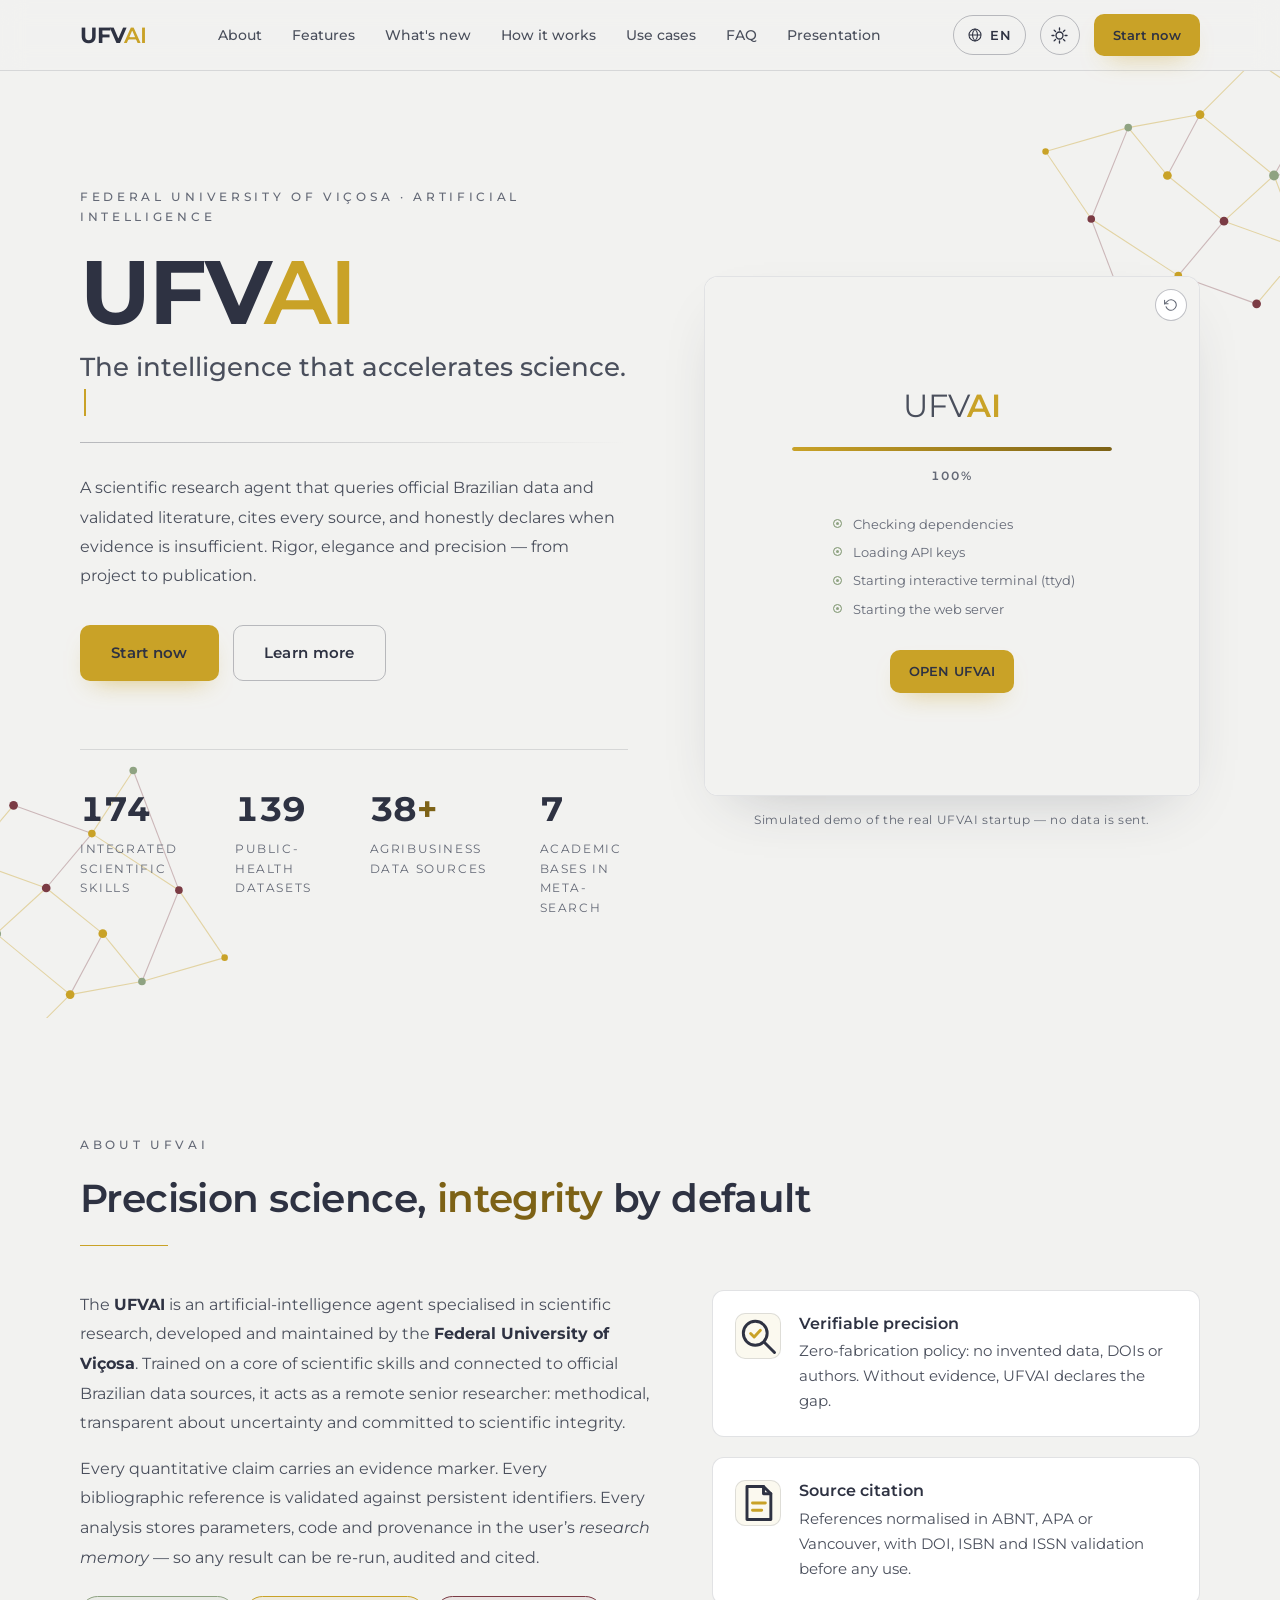
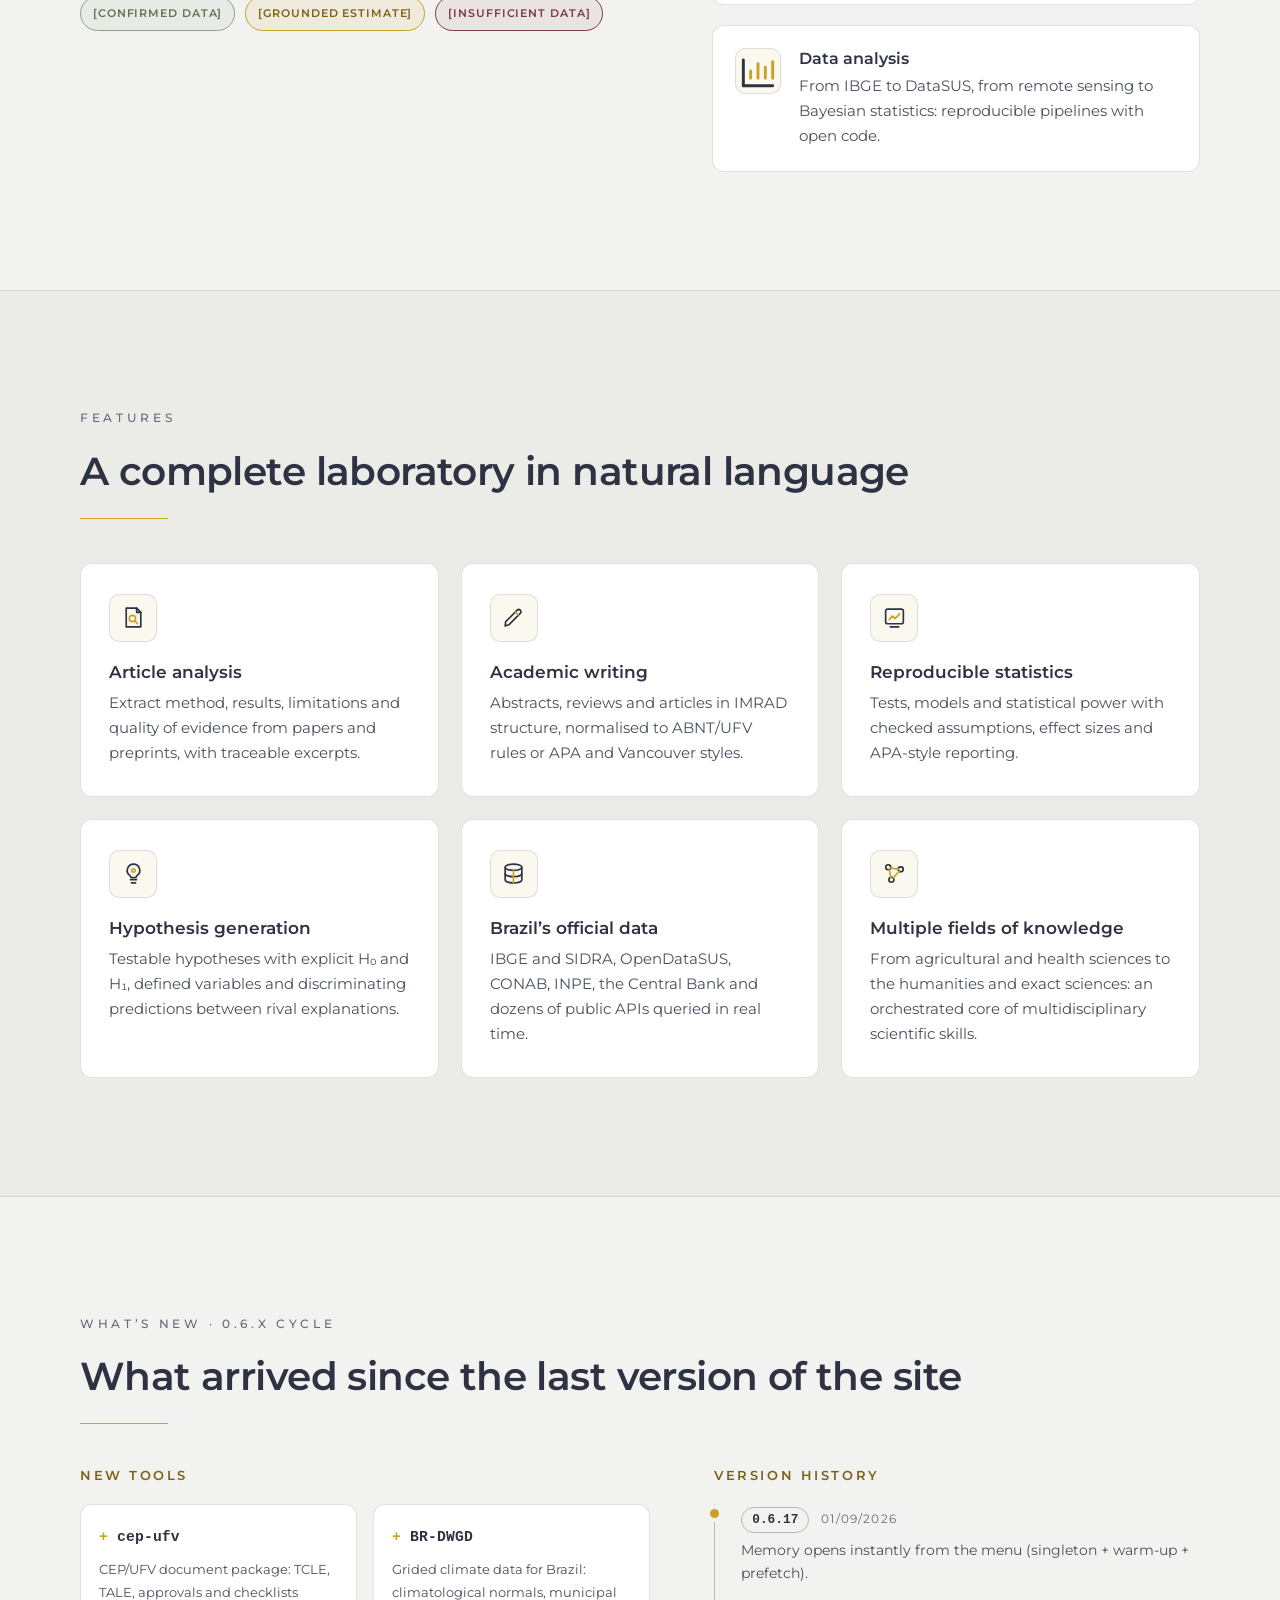
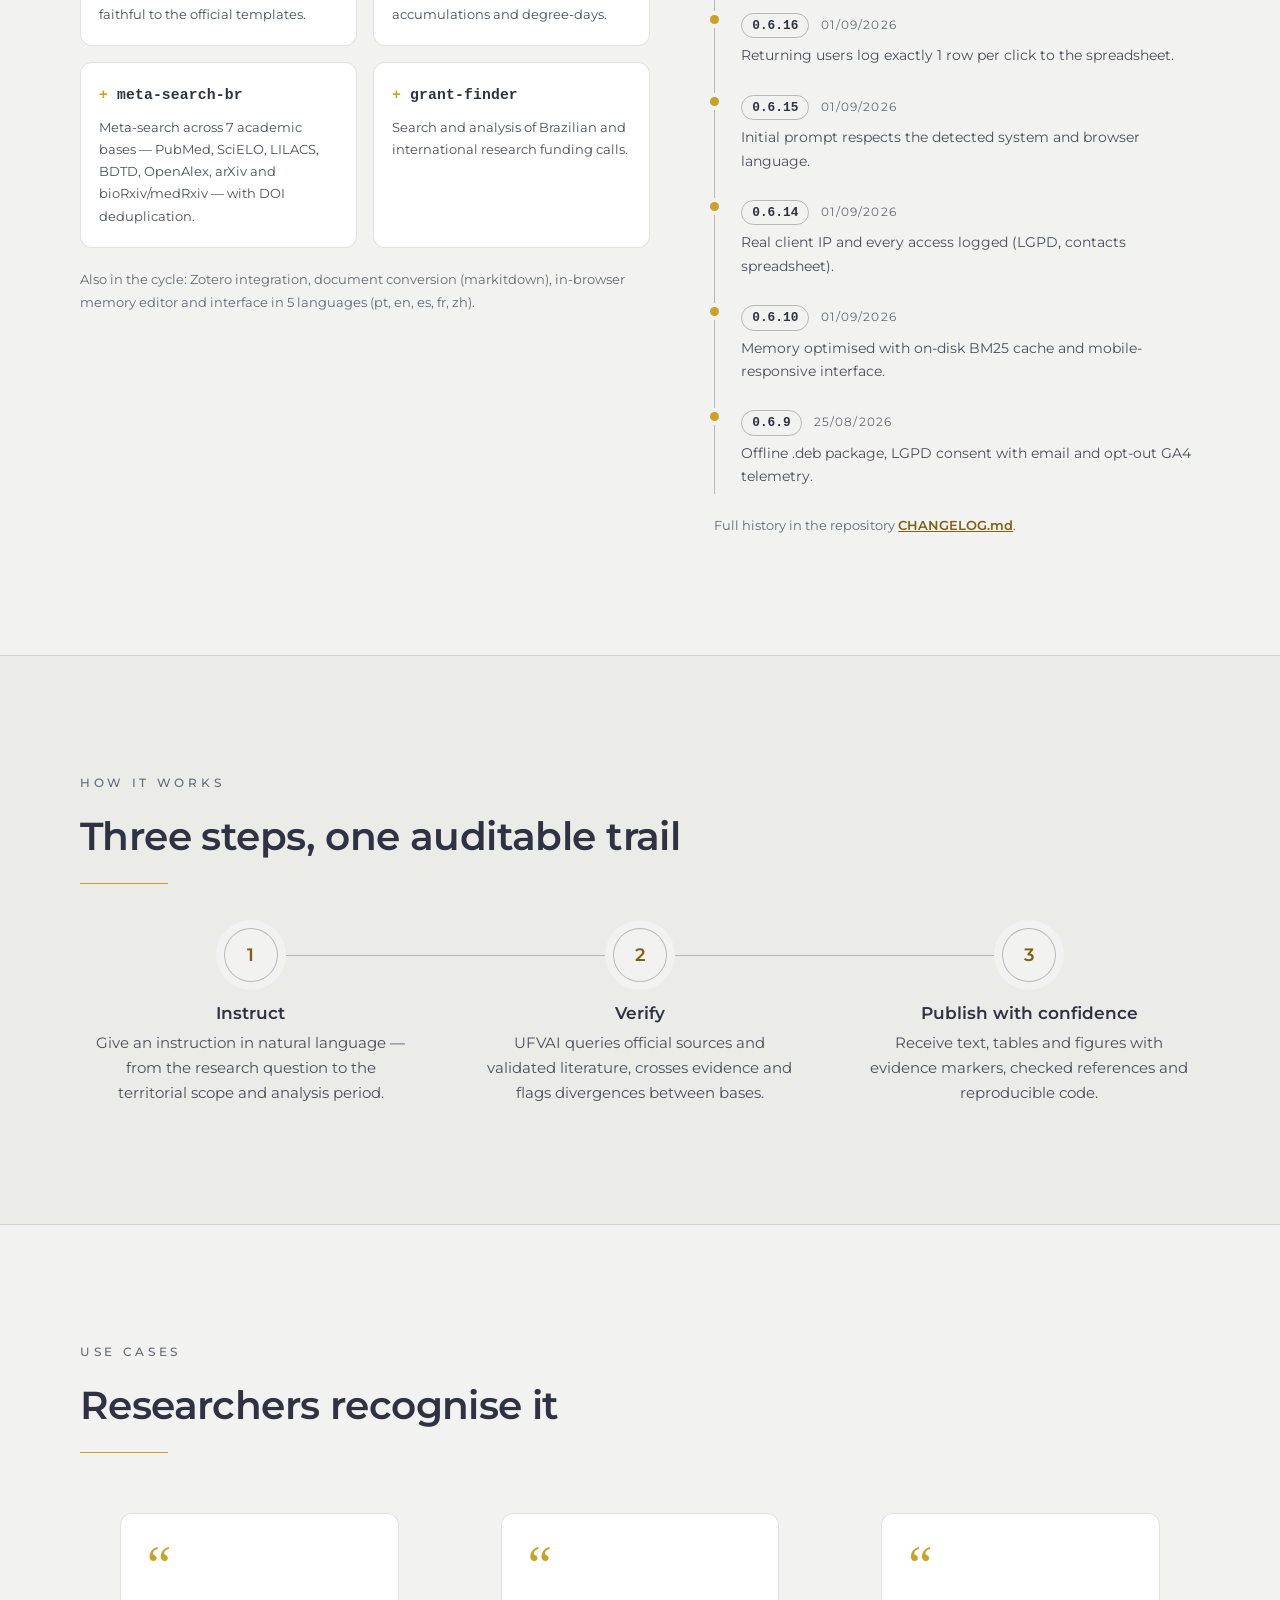
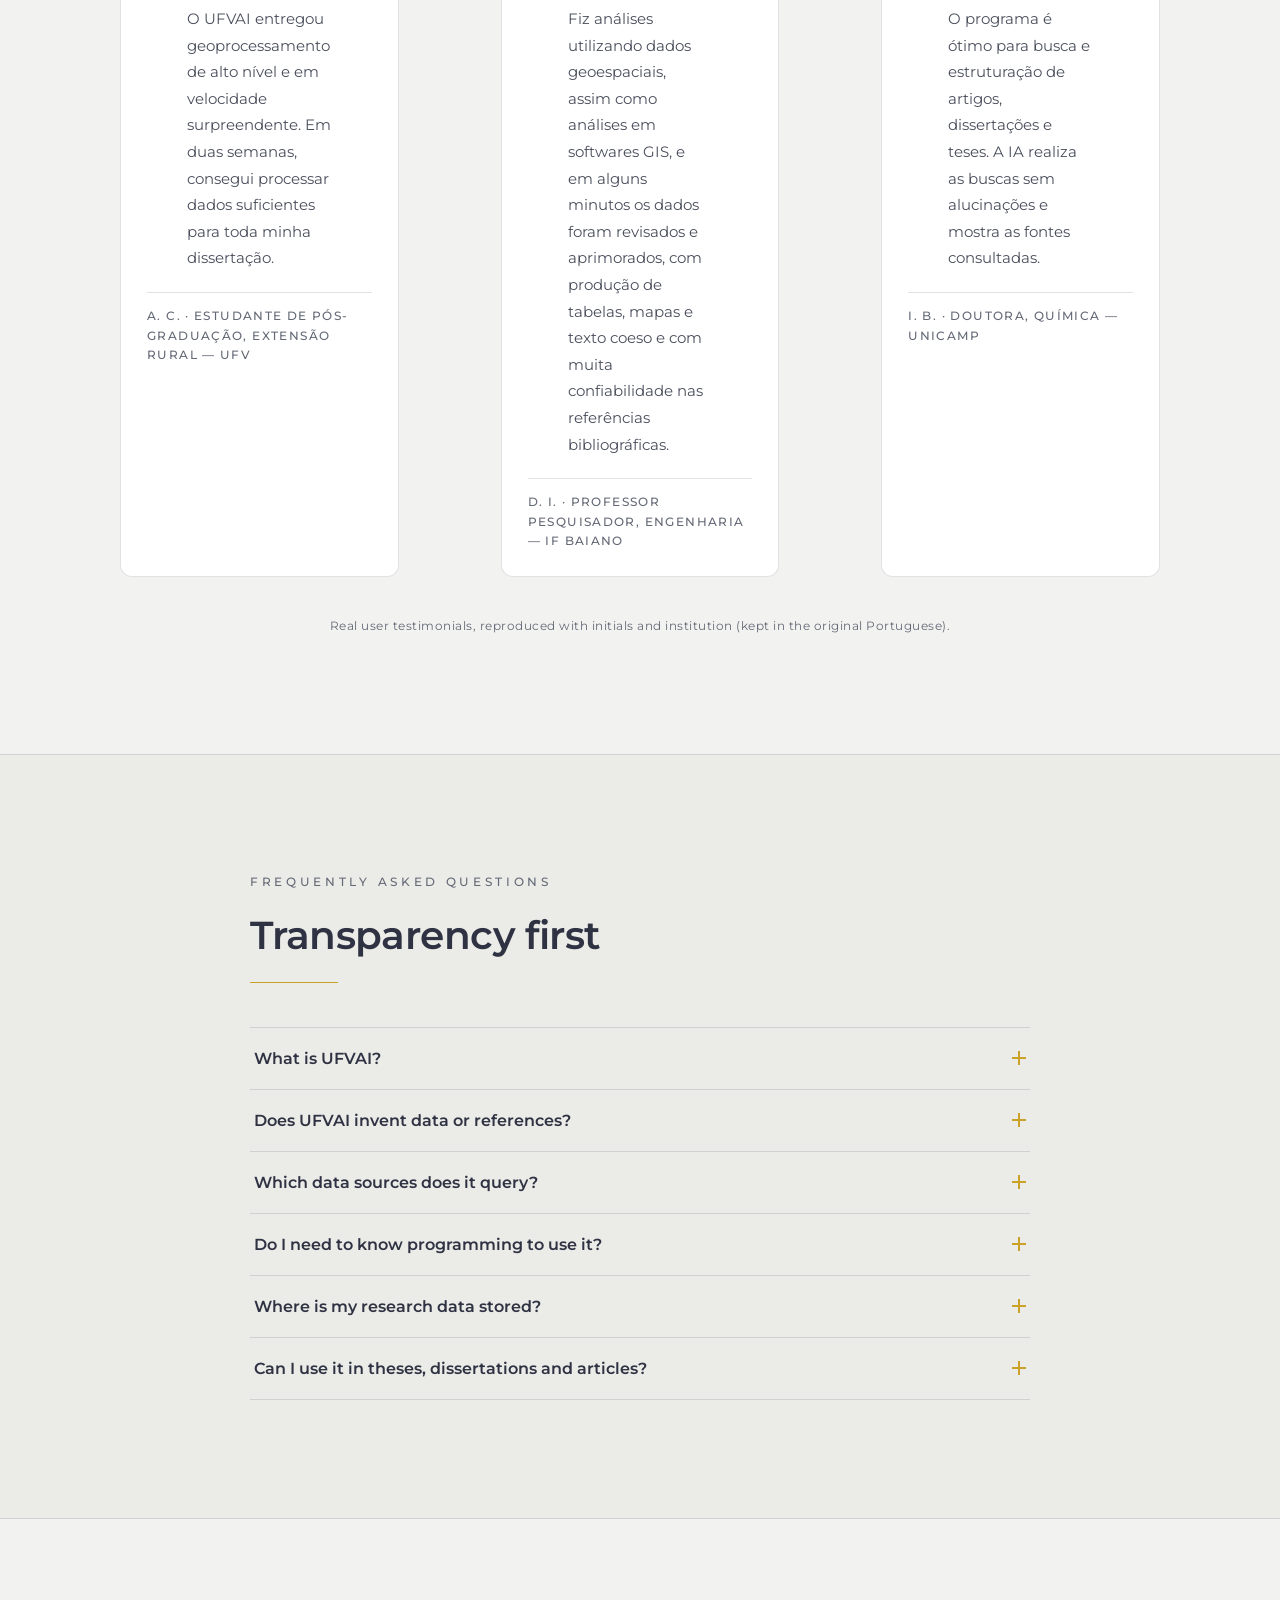
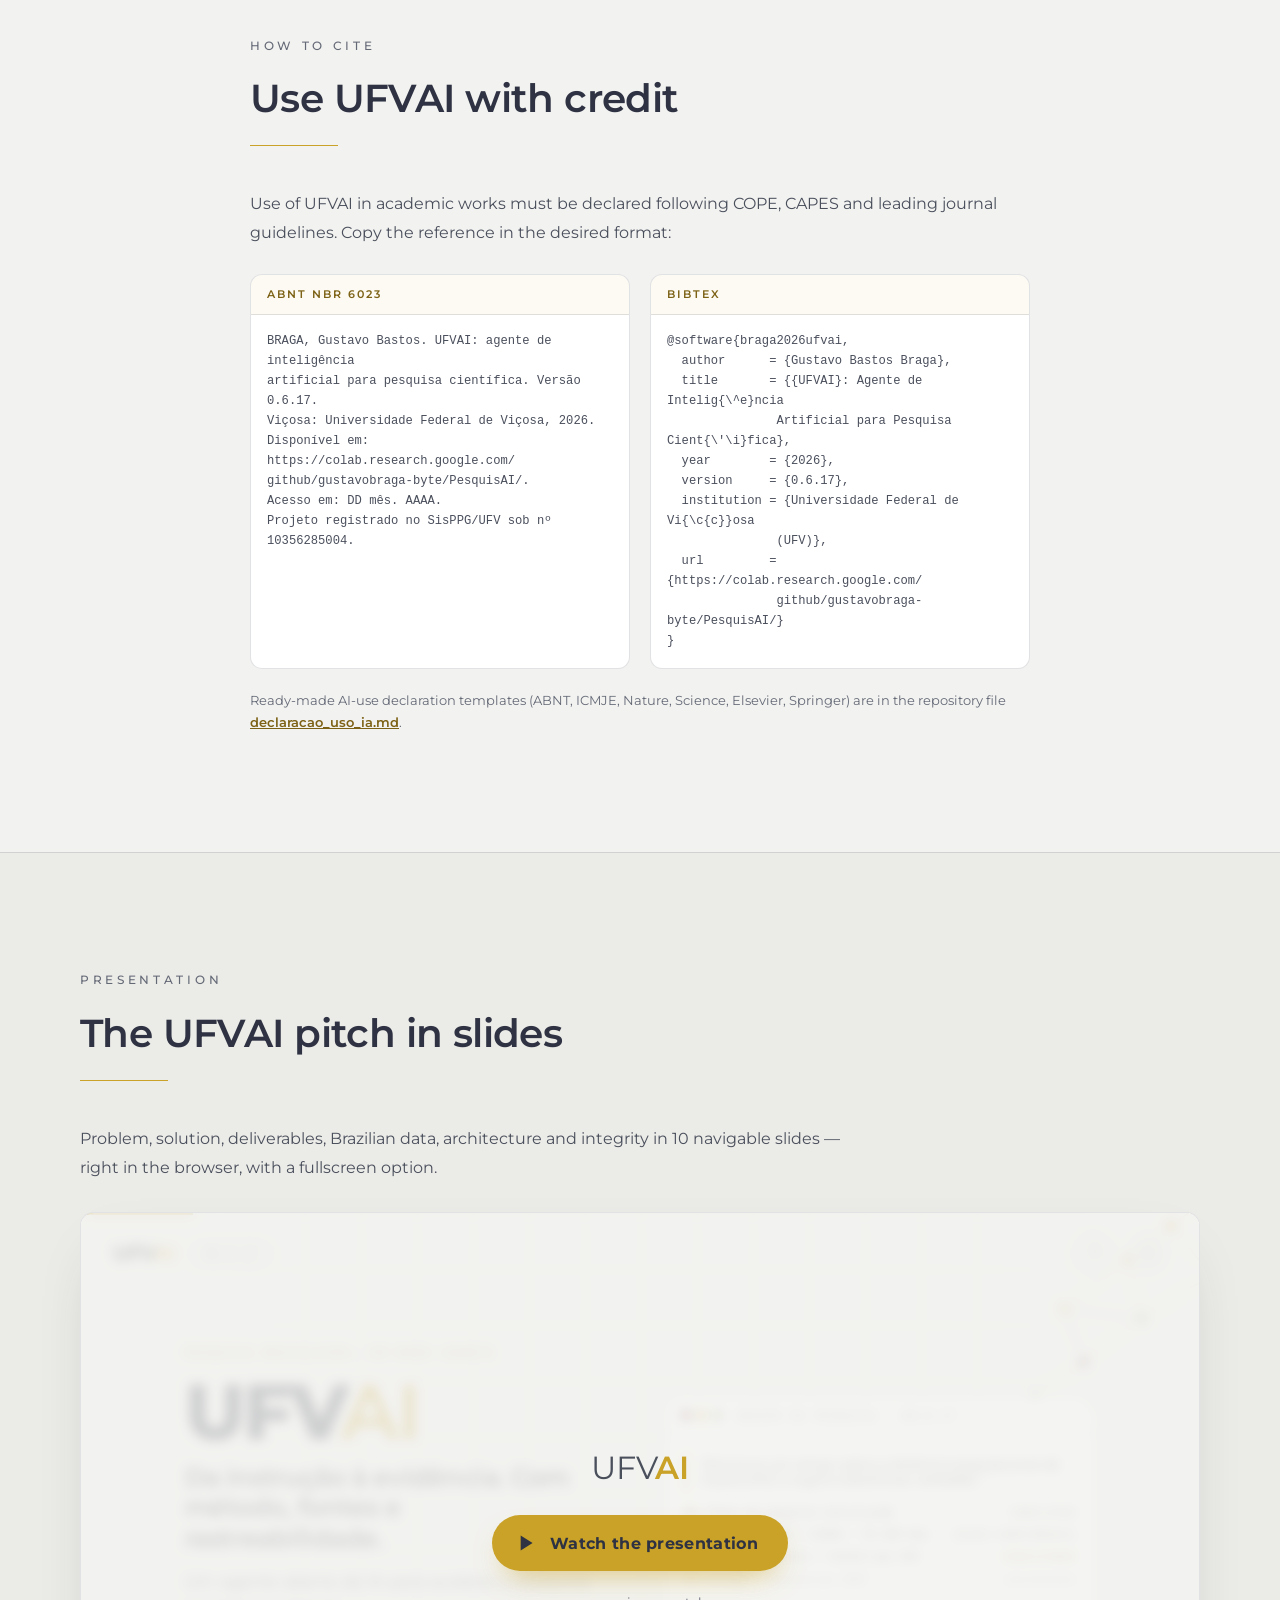
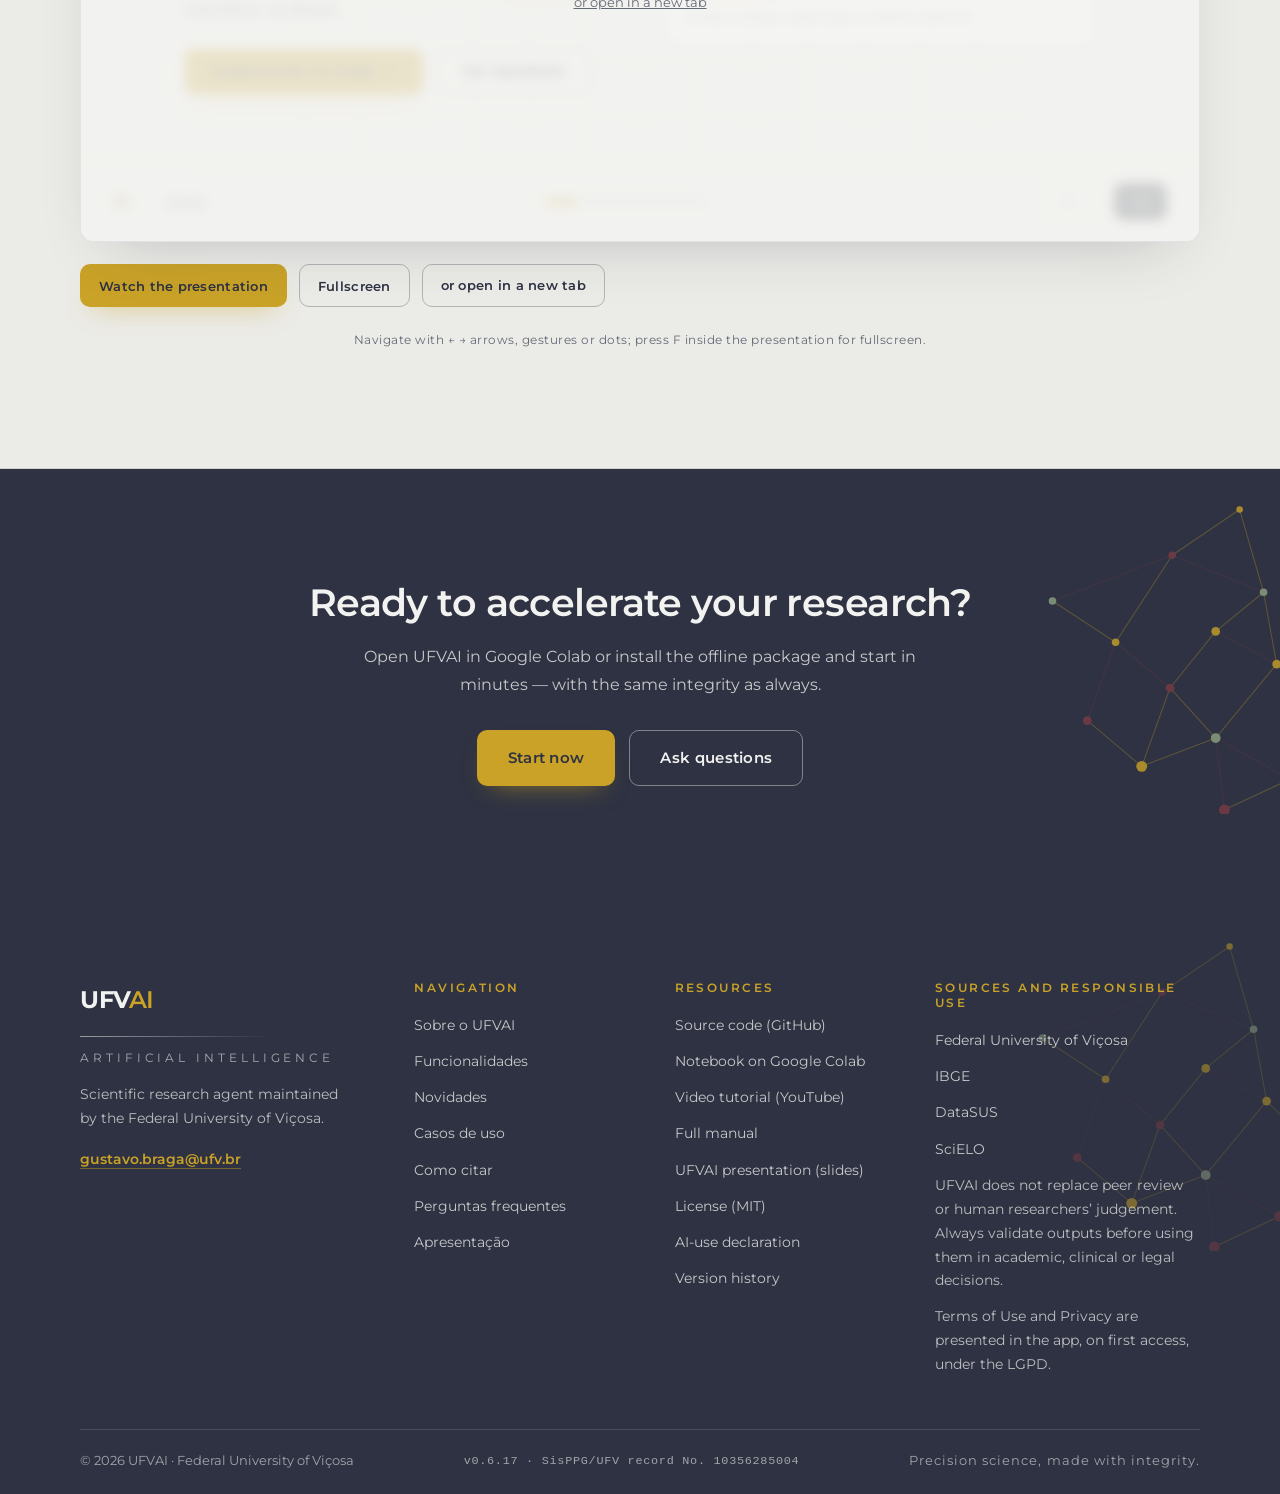
==== index.html @ 119174f7 "Add files via upload" ====
<!DOCTYPE html>
<html lang="pt-BR">
<head>
<meta charset="UTF-8">
<meta name="viewport" content="width=device-width, initial-scale=1.0">
<title>UFVAI — Inteligência Artificial para a Ciência | Universidade Federal de Viçosa</title>
<meta name="description" content="UFVAI é o agente de inteligência artificial científica da Universidade Federal de Viçosa: análise de artigos, escrita acadêmica, estatística reprodutível e dados oficiais do Brasil com integridade e citação de fontes.">
<meta name="author" content="Universidade Federal de Viçosa — UFVAI">
<meta name="robots" content="index, follow">
<meta name="theme-color" content="#F2F2F0" media="(prefers-color-scheme: light)">
<meta name="theme-color" content="#171A24" media="(prefers-color-scheme: dark)">
<link rel="canonical" href="https://ufvai.ufv.br/">
<!-- Open Graph -->
<meta property="og:type" content="website">
<meta property="og:locale" content="pt_BR">
<meta property="og:site_name" content="UFVAI">
<meta property="og:title" content="UFVAI — A inteligência que acelera a ciência">
<meta property="og:description" content="Agente de IA científica da UFV: pesquisa com fontes oficiais, citações validadas e zero fabricação de dados.">
<meta property="og:url" content="https://ufvai.ufv.br/">
<!-- Ao publicar no GitHub Pages, trocar og:url/og:image/canonical pela URL real; mantido placeholder institucional -->
<meta property="og:image" content="https://ufvai.ufv.br/og-logo.jpg">
<meta name="twitter:card" content="summary_large_image">
<meta name="twitter:title" content="UFVAI — A inteligência que acelera a ciência">
<meta name="twitter:description" content="Agente de IA científica da UFV: pesquisa com fontes oficiais, citações validadas e zero fabricação de dados.">
<meta name="twitter:image" content="https://ufvai.ufv.br/og-logo.jpg">
<link rel="icon" type="image/svg+xml" href="favicon.svg">
<link rel="icon" type="image/png" sizes="64x64" href="favicon-64.png">
<link rel="icon" type="image/png" sizes="128x128" href="favicon-128.png">
<link rel="apple-touch-icon" sizes="180x180" href="favicon-180.png">
<link rel="preconnect" href="https://fonts.googleapis.com">
<link rel="preconnect" href="https://fonts.gstatic.com" crossorigin>
<link href="https://fonts.googleapis.com/css2?family=Montserrat:wght@300;400;500;600;700&display=swap" rel="stylesheet">
<link rel="stylesheet" href="styles.css">
<script>
/* Aplica o tema salvo antes da pintura (evita flash de tema errado). Padrão: claro. */
(function () {
  try {
    if (localStorage.getItem('ufvai-theme') === 'dark') {
      document.documentElement.setAttribute('data-theme', 'dark');
    }
  } catch (e) { /* armazenamento indisponível: segue padrão claro */ }
})();
</script>
<script>
/* Idioma inicial antes da pintura: preferência salva > navegador > pt-BR (padrão UFVAI). */
(function () {
  try {
    var s = null;
    try { s = localStorage.getItem('ufvai-lang'); } catch (e) {}
    var l = String(s || ((navigator.languages && navigator.languages[0]) || navigator.language || 'pt')).toLowerCase();
    var m = l.indexOf('zh') === 0 ? 'zh-CN' : l.indexOf('en') === 0 ? 'en-US' : l.indexOf('es') === 0 ? 'es-ES' : l.indexOf('fr') === 0 ? 'fr-FR' : 'pt-BR';
    document.documentElement.lang = m;
  } catch (e) { /* mantém pt-BR do HTML */ }
})();
</script>
<script type="application/ld+json">
{
  "@context": "https://schema.org",
  "@type": "SoftwareApplication",
  "name": "UFVAI",
  "alternateName": "UFVAI — Inteligência Artificial",
  "applicationCategory": "ResearchApplication",
  "operatingSystem": "Web, Google Colab, Linux (pacote .deb)",
  "description": "Agente de inteligência artificial científica mantido pela Universidade Federal de Viçosa: análise de artigos, escrita acadêmica, estatística reprodutível, geração de hipóteses e consulta a dados oficiais do Brasil com política de zero fabricação de dados.",
  "creator": {
    "@type": "Organization",
    "name": "Universidade Federal de Viçosa",
    "url": "https://www.ufv.br"
  },
  "offers": { "@type": "Offer", "price": "0", "priceCurrency": "BRL" },
  "featureList": [
    "Análise de artigos científicos",
    "Escrita acadêmica ABNT, APA e Vancouver",
    "Análise estatística reprodutível",
    "Geração de hipóteses testáveis",
    "Consulta a dados oficiais brasileiros (IBGE, DataSUS, CONAB, INPE)",
    "Memória persistente de pesquisa"
  ]
}
</script>
</head>
<body>
<a class="skip-link" href="#conteudo" data-i18n="skip">Ir para o conteúdo principal</a>

<!-- ══ Símbolo reutilizável: constelação de rede neural (motivo do logo oficial) ══ -->
<svg width="0" height="0" style="position:absolute" aria-hidden="true" focusable="false">
  <symbol id="constel" viewBox="0 0 400 400">
    <g class="cl cl--a">
      <line x1="392" y1="10" x2="312" y2="36"/><line x1="368" y1="74" x2="330" y2="142"/>
      <line x1="262" y1="86" x2="232" y2="142"/><line x1="396" y1="134" x2="330" y2="142"/>
      <line x1="284" y1="184" x2="242" y2="234"/><line x1="196" y1="98" x2="162" y2="182"/>
      <line x1="314" y1="260" x2="242" y2="234"/><line x1="162" y1="182" x2="204" y2="292"/>
    </g>
    <g class="cl cl--b">
      <line x1="392" y1="10" x2="368" y2="74"/><line x1="312" y1="36" x2="368" y2="74"/>
      <line x1="312" y1="36" x2="262" y2="86"/><line x1="368" y1="74" x2="396" y2="134"/>
      <line x1="262" y1="86" x2="330" y2="142"/><line x1="232" y1="142" x2="284" y2="184"/>
      <line x1="330" y1="142" x2="284" y2="184"/><line x1="330" y1="142" x2="356" y2="210"/>
      <line x1="232" y1="142" x2="196" y2="98"/><line x1="284" y1="184" x2="356" y2="210"/>
      <line x1="262" y1="86" x2="196" y2="98"/><line x1="242" y1="234" x2="162" y2="182"/>
      <line x1="356" y1="210" x2="314" y2="260"/><line x1="196" y1="98" x2="120" y2="120"/>
      <line x1="120" y1="120" x2="162" y2="182"/><line x1="204" y1="292" x2="242" y2="234"/>
    </g>
    <g class="nds">
      <circle class="nd nd--wine" cx="392" cy="10"  r="6"   style="animation-delay:0s"/>
      <circle class="nd nd--gold" cx="312" cy="36"  r="5"   style="animation-delay:.6s"/>
      <circle class="nd nd--wine" cx="368" cy="74"  r="5"   style="animation-delay:1.2s"/>
      <circle class="nd nd--gold" cx="262" cy="86"  r="4"   style="animation-delay:1.8s"/>
      <circle class="nd nd--wine" cx="396" cy="134" r="5"   style="animation-delay:2.4s"/>
      <circle class="nd nd--sage" cx="330" cy="142" r="4.5" style="animation-delay:.9s"/>
      <circle class="nd nd--gold" cx="232" cy="142" r="4"   style="animation-delay:1.5s"/>
      <circle class="nd nd--wine" cx="284" cy="184" r="4"   style="animation-delay:2.1s"/>
      <circle class="nd nd--gold" cx="356" cy="210" r="5"   style="animation-delay:2.7s"/>
      <circle class="nd nd--sage" cx="196" cy="98"  r="3.5" style="animation-delay:3.3s"/>
      <circle class="nd nd--gold" cx="242" cy="234" r="3.5" style="animation-delay:.3s"/>
      <circle class="nd nd--wine" cx="314" cy="260" r="4"   style="animation-delay:1.1s"/>
      <circle class="nd nd--wine" cx="162" cy="182" r="3.5" style="animation-delay:1.7s"/>
      <circle class="nd nd--sage" cx="204" cy="292" r="3.5" style="animation-delay:2.3s"/>
      <circle class="nd nd--gold" cx="120" cy="120" r="3"   style="animation-delay:2.9s"/>
    </g>
  </symbol>
</svg>

<!-- ══════════════════════════════ HEADER ══════════════════════════════ -->
<header class="topbar" id="topo">
  <div class="container topbar__inner">
    <a class="brand" href="#topo" aria-label="UFVAI — página inicial">
      <span class="brand__word">UFV<em>AI</em></span>
    </a>
    <nav class="nav" id="nav-principal" aria-label="Navegação principal">
      <ul>
        <li><a href="#sobre" data-i18n="nav.sobre">Sobre</a></li>
        <li><a href="#funcionalidades" data-i18n="nav.func">Funcionalidades</a></li>
        <li><a href="#novidades" data-i18n="nav.nov">Novidades</a></li>
        <li><a href="#como-funciona" data-i18n="nav.como">Como funciona</a></li>
        <li><a href="#casos" data-i18n="nav.casos">Casos de uso</a></li>
        <li><a href="#faq" data-i18n="nav.faq">FAQ</a></li>
        <li><a href="#apresentacao" data-i18n="nav.apres">Apresentação</a></li>
      </ul>
    </nav>
    <div class="topbar__actions">
      <div class="lang-switch" id="lang-switch">
        <button class="lang-btn" id="lang-btn" type="button" aria-haspopup="true" aria-expanded="false" aria-label="Idioma / Language">
          <svg viewBox="0 0 24 24" aria-hidden="true"><circle cx="12" cy="12" r="9"/><path d="M3 12h18M12 3c2.5 2.6 3.8 5.7 3.8 9S14.5 18.4 12 21c-2.5-2.6-3.8-5.7-3.8-9S9.5 5.6 12 3Z"/></svg>
          <span id="lang-current">PT</span>
        </button>
        <div class="lang-menu" id="lang-menu" role="menu" aria-label="Idioma / Language">
          <button type="button" role="menuitemradio" aria-checked="true" data-lang="pt"><span>Português</span><span class="lang-code">PT</span></button>
          <button type="button" role="menuitemradio" aria-checked="false" data-lang="en"><span>English</span><span class="lang-code">EN</span></button>
          <button type="button" role="menuitemradio" aria-checked="false" data-lang="es"><span>Español</span><span class="lang-code">ES</span></button>
          <button type="button" role="menuitemradio" aria-checked="false" data-lang="fr"><span>Français</span><span class="lang-code">FR</span></button>
          <button type="button" role="menuitemradio" aria-checked="false" data-lang="zh"><span>中文</span><span class="lang-code">ZH</span></button>
        </div>
      </div>
      <button class="theme-toggle" id="theme-toggle" type="button" aria-pressed="false" aria-label="Ativar modo escuro">
        <svg class="icon-sun" viewBox="0 0 24 24" aria-hidden="true"><circle cx="12" cy="12" r="4.4"/><g stroke-linecap="round"><line x1="12" y1="2.5" x2="12" y2="5"/><line x1="12" y1="19" x2="12" y2="21.5"/><line x1="2.5" y1="12" x2="5" y2="12"/><line x1="19" y1="12" x2="21.5" y2="12"/><line x1="5.2" y1="5.2" x2="7" y2="7"/><line x1="17" y1="17" x2="18.8" y2="18.8"/><line x1="5.2" y1="18.8" x2="7" y2="17"/><line x1="17" y1="7" x2="18.8" y2="5.2"/></g></svg>
        <svg class="icon-moon" viewBox="0 0 24 24" aria-hidden="true"><path d="M20 14.5A8.5 8.5 0 0 1 9.5 4a8.5 8.5 0 1 0 10.5 10.5Z"/></svg>
      </button>
      <a class="btn btn--gold btn--sm" href="https://colab.research.google.com/github/gustavobraga-byte/PesquisAI/blob/main/PesquisAI.ipynb" target="_blank" rel="noopener" data-i18n="cta.start">Começar agora</a>
      <button class="nav-toggle" id="nav-toggle" type="button" aria-expanded="false" aria-controls="nav-principal" aria-label="Abrir menu">
        <span></span><span></span><span></span>
      </button>
    </div>
  </div>
</header>

<main id="conteudo">

  <!-- ══════════════════════════════ HERO ══════════════════════════════ -->
  <section class="hero" aria-labelledby="hero-titulo">
    <svg class="constel constel--tr" aria-hidden="true" focusable="false"><use href="#constel"/></svg>
    <svg class="constel constel--bl" aria-hidden="true" focusable="false"><use href="#constel"/></svg>

    <div class="container hero__grid">
      <div class="hero__copy">
        <p class="eyebrow" data-i18n="hero.eyebrow">Universidade Federal de Viçosa · Inteligência Artificial</p>
        <h1 class="hero__title" id="hero-titulo">
          <span class="wordmark wordmark--xl" aria-label="UFVAI">UFV<em>AI</em></span>
          <span class="hero__typed-line">
            <span class="sr-only" data-i18n="hero.typedSr">A inteligência que acelera a ciência.</span>
            <span id="typed" aria-hidden="true"></span><span class="caret" aria-hidden="true"></span>
          </span>
        </h1>
        <div class="rule" role="presentation"></div>
        <p class="hero__sub" data-i18n="hero.sub">
          Um agente de pesquisa científica que consulta dados oficiais do Brasil e literatura
          validada, cita cada fonte e declara honestamente quando não há evidência suficiente.
          Rigor, elegância e precisão — do projeto à publicação.
        </p>
        <div class="hero__cta" id="comecar">
          <a class="btn btn--gold" href="https://colab.research.google.com/github/gustavobraga-byte/PesquisAI/blob/main/PesquisAI.ipynb" target="_blank" rel="noopener" data-i18n="cta.start">Começar agora</a>
          <a class="btn btn--ghost" href="#sobre" data-i18n="hero.more">Saiba mais</a>
        </div>

        <dl class="stats" aria-label="Números do UFVAI">
          <div class="stat reveal">
            <dt class="sr-only" data-i18n="stats.skills">Skills científicas integradas</dt>
            <dd class="stat__value"><span data-count="174">0</span></dd>
            <dd class="stat__label" data-i18n="stats.skills">skills científicas integradas</dd>
          </div>
          <div class="stat reveal">
            <dt class="sr-only" data-i18n="stats.datasus">Datasets de saúde pública</dt>
            <dd class="stat__value"><span data-count="139">0</span></dd>
            <dd class="stat__label" data-i18n="stats.datasus">datasets de saúde pública</dd>
          </div>
          <div class="stat reveal">
            <dt class="sr-only" data-i18n="stats.agro">Fontes de dados do agronegócio</dt>
            <dd class="stat__value"><span data-count="38">0</span><span class="stat__plus">+</span></dd>
            <dd class="stat__label" data-i18n="stats.agro">fontes de dados do agro</dd>
          </div>
          <div class="stat reveal">
            <dt class="sr-only" data-i18n="stats.bases">Bases acadêmicas na meta-busca</dt>
            <dd class="stat__value"><span data-count="7">0</span></dd>
            <dd class="stat__label" data-i18n="stats.bases">bases acadêmicas na meta-busca</dd>
          </div>
        </dl>
      </div>

      <!-- Demo animada: boot → Termos (e-mail + aceite) → tela principal -->
      <div class="hero__demo reveal">
        <div class="screen" id="screen-demo" role="group" data-i18n-aria="hero.demoAria"
             aria-label="Demonstração animada do fluxo de abertura do UFVAI: tela de carregamento, aceite dos Termos de Uso e tela principal com o agente ativo">
          <p class="sr-only" data-i18n="hero.demoSr">
            Sequência ilustrativa da abertura real do UFVAI: tela de carregamento com etapas,
            janela de Termos de Uso com nome e e-mail e aceite conforme a LGPD, e tela principal
            com o agente ativo, a versão 0.6.17 e uma conversa de exemplo com marcadores de evidência.
          </p>

          <!-- Estágio 1 · tela de carregamento -->
          <section class="screen__panel panel--boot is-active" id="panel-boot" aria-hidden="false">
            <span class="wordmark wordmark--sm" aria-hidden="true">UFV<em>AI</em></span>
            <div class="boot__bar" aria-hidden="true"><span id="boot-fill"></span></div>
            <p class="boot__pct" aria-hidden="true"><span id="boot-pct">0</span>%</p>
            <ul class="boot__list" id="boot-list" aria-hidden="true">
              <li data-i18n="demo.boot1">Verificando dependências</li>
              <li data-i18n="demo.boot2">Carregando chaves de API</li>
              <li data-i18n="demo.boot3">Iniciando terminal interativo (ttyd)</li>
              <li data-i18n="demo.boot4">Iniciando o servidor web</li>
            </ul>
            <span class="btn btn--gold btn--sm boot__open" id="boot-open" aria-hidden="true" data-i18n="demo.open">ABRIR O UFVAI</span>
          </section>

          <!-- Estágio 2 · Termos de Uso (nome, e-mail, aceite) -->
          <section class="screen__panel panel--terms" id="panel-terms" aria-hidden="true">
            <h3 class="terms__title" data-i18n="demo.termsTitle">Termos de Uso</h3>
            <div class="terms__box" aria-hidden="true">
              <p data-i18n="demo.termsP1">Seus dados (nome e e-mail) permanecem no seu Drive ou na sua máquina.</p>
              <p data-i18n="demo.termsP2">Telemetria anônima opcional (LGPD, opt-out). Revogação a qualquer momento.</p>
            </div>
            <label class="field"><span data-i18n="demo.name">Nome</span><input id="t-name" type="text" readonly value="" autocomplete="off" tabindex="-1"></label>
            <label class="field"><span data-i18n="demo.email">E-mail</span><input id="t-email" type="text" readonly value="" autocomplete="off" tabindex="-1"></label>
            <label class="check"><input type="checkbox" id="chk-terms" disabled tabindex="-1"><span aria-hidden="true"></span><span data-i18n="demo.accept">Li e aceito os Termos de Uso</span></label>
            <label class="check"><input type="checkbox" id="chk-ga" disabled checked tabindex="-1"><span aria-hidden="true"></span><span data-i18n="demo.ga">Estatísticas anônimas (GA4)</span></label>
            <span class="btn btn--gold btn--sm terms__btn" id="terms-btn" aria-hidden="true" data-i18n="demo.activate">ATIVAR O UFVAI</span>
          </section>

          <!-- Estágio 3 · tela principal (wrapper real, v0.6.17) -->
          <section class="screen__panel panel--app" id="panel-app" aria-hidden="true">
            <div class="chat__bar">
              <span class="wordmark wordmark--xs" aria-hidden="true">UFV<em>AI</em></span>
              <span class="chip-v">v0.6.17</span>
              <span class="status"><span class="status-dot" aria-hidden="true"></span><span data-i18n="demo.active">agente ativo</span></span>
              <span class="tb-chips" aria-hidden="true">
                <span class="tb-chip" data-i18n="demo.chipMem">memória</span>
                <span class="tb-chip" id="demo-lang-chip">pt-BR</span>
                <span class="tb-chip" data-i18n="demo.chipTheme">tema</span>
              </span>
            </div>
            <div class="chat__body" id="chat-body"></div>
            <div class="chat__input" aria-hidden="true">
              <span data-i18n="demo.synced">Minha memória sincronizada · política zero-fabricação</span>
              <span class="chat__send">
                <svg viewBox="0 0 24 24"><path d="M4 12 20 4l-4 8 4 8Z"/></svg>
              </span>
            </div>
          </section>

          <button class="screen__replay" id="screen-replay" type="button" aria-label="Rever a demonstração" title="Rever a demonstração">
            <svg viewBox="0 0 24 24" aria-hidden="true"><polyline points="1 4 1 10 7 10"/><path d="M3.51 15a9 9 0 1 0 2.13-9.36L1 10"/></svg>
          </button>
        </div>
        <p class="demo__caption" data-i18n="hero.caption">Demonstração simulada da abertura real do UFVAI — nenhum dado é enviado.</p>
      </div>
    </div>
  </section>

  <!-- ══════════════════════════════ SOBRE ══════════════════════════════ -->
  <section class="section" id="sobre" aria-labelledby="sobre-titulo">
    <div class="container">
      <p class="eyebrow reveal" data-i18n="sobre.eyebrow">Sobre o UFVAI</p>
      <h2 class="section__title reveal" id="sobre-titulo" data-i18n="sobre.title">Ciência de precisão, <span class="accent">integridade</span> por padrão</h2>
      <div class="rule rule--short reveal" role="presentation"></div>
      <div class="sobre__grid">
        <div class="sobre__text reveal">
          <p data-i18n="sobre.p1">
            O <strong>UFVAI</strong> é um agente de inteligência artificial especializado em pesquisa
            científica, desenvolvido e mantido pela <strong>Universidade Federal de Viçosa</strong>.
            Treinado sobre um núcleo de competências científicas e conectado a fontes oficiais de
            dados brasileiros, ele atua como um pesquisador sênior remoto: metódico, transparente
            sobre incertezas e comprometido com a integridade científica.
          </p>
          <p data-i18n="sobre.p2">
            Cada afirmação quantitativa recebe um marcador de evidência. Cada referência bibliográfica
            passa por validação de identificadores persistentes. Cada análise guarda parâmetros,
            código e proveniência na <em>memória de pesquisa</em> do usuário — para que qualquer
            resultado possa ser reexecutado, auditado e citado.
          </p>
          <p class="sobre__markers" role="list" aria-label="Marcadores de evidência">
            <span class="marker marker--ok" role="listitem" data-i18n="sobre.m1">[DADO CONFIRMADO]</span>
            <span class="marker marker--est" role="listitem" data-i18n="sobre.m2">[ESTIMATIVA FUNDAMENTADA]</span>
            <span class="marker marker--none" role="listitem" data-i18n="sobre.m3">[SEM DADOS SUFICIENTES]</span>
          </p>
        </div>
        <ul class="sobre__list">
          <li class="reveal">
            <span class="sobre__icon" aria-hidden="true">
              <svg viewBox="0 0 24 24"><circle cx="10.5" cy="10.5" r="6.5"/><line x1="15.4" y1="15.4" x2="21" y2="21"/><path class="gold-stroke" d="M8 10.6l1.9 1.9 3.4-3.6"/></svg>
            </span>
            <div>
              <h3 data-i18n="sobre.i1h">Precisão verificável</h3>
              <p data-i18n="sobre.i1p">Política de zero fabricação: nada de dados, DOIs ou autores inventados. Sem evidência, o UFVAI declara a ausência.</p>
            </div>
          </li>
          <li class="reveal">
            <span class="sobre__icon" aria-hidden="true">
              <svg viewBox="0 0 24 24"><path d="M6 3h9l4 4v14H6Z"/><path d="M15 3v4h4"/><path class="gold-stroke" d="M9 12h7M9 16h5"/></svg>
            </span>
            <div>
              <h3 data-i18n="sobre.i2h">Citação de fontes</h3>
              <p data-i18n="sobre.i2p">Referências normalizadas em ABNT, APA ou Vancouver, com validação de DOI, ISBN e ISSN antes de qualquer uso.</p>
            </div>
          </li>
          <li class="reveal">
            <span class="sobre__icon" aria-hidden="true">
              <svg viewBox="0 0 24 24"><path d="M4 20V6"/><path d="M4 20h16"/><path class="gold-stroke" d="M8 16v-4M12 16V8M16 16v-6M20 16v-9"/></svg>
            </span>
            <div>
              <h3 data-i18n="sobre.i3h">Análise de dados</h3>
              <p data-i18n="sobre.i3p">Do IBGE ao DataSUS, do sensoriamento remoto à estatística bayesiana: pipelines reprodutíveis com código aberto.</p>
            </div>
          </li>
        </ul>
      </div>
    </div>
  </section>

  <!-- ══════════════════════════ FUNCIONALIDADES ══════════════════════════ -->
  <section class="section section--alt" id="funcionalidades" aria-labelledby="func-titulo">
    <div class="container">
      <p class="eyebrow reveal" data-i18n="func.eyebrow">Funcionalidades</p>
      <h2 class="section__title reveal" id="func-titulo" data-i18n="func.title">Um laboratório completo em linguagem natural</h2>
      <div class="rule rule--short reveal" role="presentation"></div>
      <div class="cards">
        <article class="card reveal">
          <span class="card__icon" aria-hidden="true"><svg viewBox="0 0 24 24"><path d="M5 3h10l4 4v14H5Z"/><path d="M15 3v4h4"/><circle class="gold-stroke" cx="11" cy="13" r="3"/><line class="gold-stroke" x1="13.2" y1="15.2" x2="16" y2="18"/></svg></span>
          <h3 data-i18n="func.c1h">Análise de artigos</h3>
          <p data-i18n="func.c1p">Extraia método, resultados, limitações e qualidade de evidência de papers e preprints, com trechos rastreáveis.</p>
        </article>
        <article class="card reveal">
          <span class="card__icon" aria-hidden="true"><svg viewBox="0 0 24 24"><path d="M4 20l3.5-1 11-11a2.1 2.1 0 0 0-3-3l-11 11Z"/><path class="gold-stroke" d="M13.5 6.5l3 3"/></svg></span>
          <h3 data-i18n="func.c2h">Escrita acadêmica</h3>
          <p data-i18n="func.c2p">Resumos, revisões e artigos em estrutura IMRAD, normalizados pelas normas ABNT/UFV ou pelos estilos APA e Vancouver.</p>
        </article>
        <article class="card reveal">
          <span class="card__icon" aria-hidden="true"><svg viewBox="0 0 24 24"><rect x="3.5" y="4" width="17" height="14" rx="2"/><path class="gold-stroke" d="M7 14l3-3.5 2.5 2.5L17 8.5"/><path d="M8 21h8"/></svg></span>
          <h3 data-i18n="func.c3h">Estatística reprodutível</h3>
          <p data-i18n="func.c3p">Testes, modelos e poder estatístico com pressupostos verificados, tamanho de efeito e relatório no padrão APA.</p>
        </article>
        <article class="card reveal">
          <span class="card__icon" aria-hidden="true"><svg viewBox="0 0 24 24"><path d="M9 18h6M10 21h4"/><path d="M12 3a6 6 0 0 1 3.6 10.8c-.7.6-1.1 1.3-1.2 2.2h-4.8c-.1-.9-.5-1.6-1.2-2.2A6 6 0 0 1 12 3Z"/><circle class="gold-stroke" cx="12" cy="9" r="1.6"/></svg></span>
          <h3 data-i18n="func.c4h">Geração de hipóteses</h3>
          <p data-i18n="func.c4p">Hipóteses testáveis com H₀ e H₁ explícitos, variáveis definidas e previsões discriminantes entre explicações rivais.</p>
        </article>
        <article class="card reveal">
          <span class="card__icon" aria-hidden="true"><svg viewBox="0 0 24 24"><ellipse cx="12" cy="6" rx="8" ry="3"/><path d="M4 6v6c0 1.7 3.6 3 8 3s8-1.3 8-3V6"/><path d="M4 12v6c0 1.7 3.6 3 8 3s8-1.3 8-3v-6"/><path class="gold-stroke" d="M12 9v12"/></svg></span>
          <h3 data-i18n="func.c5h">Dados oficiais do Brasil</h3>
          <p data-i18n="func.c5p">IBGE e SIDRA, OpenDataSUS, CONAB, INPE, Banco Central e dezenas de APIs públicas consultadas em tempo real.</p>
        </article>
        <article class="card reveal">
          <span class="card__icon" aria-hidden="true"><svg viewBox="0 0 24 24"><circle cx="6" cy="6" r="2.4"/><circle cx="18" cy="8" r="2.4"/><circle cx="9" cy="18" r="2.4"/><path class="gold-stroke" d="M8.2 6.8l7.5 1M7 8.2l1.4 7.4M16.4 9.9l-5.6 6.4"/></svg></span>
          <h3 data-i18n="func.c6h">Múltiplas áreas do saber</h3>
          <p data-i18n="func.c6p">Das ciências agrárias e da saúde às humanas e exatas: um núcleo orquestrado de competências científicas multidisciplinares.</p>
        </article>
      </div>
    </div>
  </section>

  <!-- ══════════════════════════════ NOVIDADES ══════════════════════════════ -->
  <section class="section" id="novidades" aria-labelledby="nov-titulo">
    <div class="container">
      <p class="eyebrow reveal" data-i18n="nov.eyebrow">Novidades · ciclo 0.6.x</p>
      <h2 class="section__title reveal" id="nov-titulo" data-i18n="nov.title">O que chegou desde a última versão do site</h2>
      <div class="rule rule--short reveal" role="presentation"></div>
      <div class="novidades__grid">
        <div>
          <h3 class="novidades__sub reveal" data-i18n="nov.sub">Novas ferramentas</h3>
          <div class="tools">
            <article class="tool reveal">
              <h4>cep-ufv</h4>
              <p data-i18n="nov.t1p">Pacote documental do CEP/UFV: TCLE, TALE, anuências e checklists fielmente nos modelos oficiais.</p>
            </article>
            <article class="tool reveal">
              <h4>BR-DWGD</h4>
              <p data-i18n="nov.t2p">Dados climáticos gradeados do Brasil: normais climatológicas, acumulados por município e graus-dia.</p>
            </article>
            <article class="tool reveal">
              <h4>meta-search-br</h4>
              <p data-i18n="nov.t3p">Meta-busca em 7 bases acadêmicas — PubMed, SciELO, LILACS, BDTD, OpenAlex, arXiv e bioRxiv/medRxiv — com deduplicação por DOI.</p>
            </article>
            <article class="tool reveal">
              <h4>grant-finder</h4>
              <p data-i18n="nov.t4p">Busca e análise de editais de fomento à pesquisa brasileiros e internacionais.</p>
            </article>
          </div>
          <p class="novidades__note reveal" data-i18n="nov.note">Também no ciclo: integração Zotero, conversão de documentos (markitdown), editor de memória no navegador e interface em 5 idiomas (pt, en, es, fr, zh).</p>
        </div>
        <div>
          <h3 class="novidades__sub reveal" data-i18n="nov.sub2">Histórico de versões</h3>
          <ol class="timeline reveal">
            <li>
              <span class="timeline__ver">0.6.17</span>
              <span class="timeline__date">01/09/2026</span>
              <p data-i18n="nov.v1">Memória abre instantânea pelo menu (singleton + warm-up + prefetch).</p>
            </li>
            <li>
              <span class="timeline__ver">0.6.16</span>
              <span class="timeline__date">01/09/2026</span>
              <p data-i18n="nov.v2">Retorno de usuário registra exatamente 1 linha por clique na planilha.</p>
            </li>
            <li>
              <span class="timeline__ver">0.6.15</span>
              <span class="timeline__date">01/09/2026</span>
              <p data-i18n="nov.v3">Prompt inicial respeita o idioma detectado do sistema e do navegador.</p>
            </li>
            <li>
              <span class="timeline__ver">0.6.14</span>
              <span class="timeline__date">01/09/2026</span>
              <p data-i18n="nov.v4">IP real do cliente e todo acesso registrado (LGPD, planilha de contatos).</p>
            </li>
            <li>
              <span class="timeline__ver">0.6.10</span>
              <span class="timeline__date">01/09/2026</span>
              <p data-i18n="nov.v5">Memória otimizada com cache BM25 em disco e interface responsiva no mobile.</p>
            </li>
            <li>
              <span class="timeline__ver">0.6.9</span>
              <span class="timeline__date">25/08/2026</span>
              <p data-i18n="nov.v6">Pacote .deb offline, consentimento LGPD com e-mail e telemetria GA4 opt-out.</p>
            </li>
          </ol>
          <p class="novidades__note reveal" data-i18n="nov.note2">
            Histórico completo no
            <a href="https://github.com/gustavobraga-byte/PesquisAI/blob/main/CHANGELOG.md" target="_blank" rel="noopener">CHANGELOG.md do repositório</a>.
          </p>
        </div>
      </div>
    </div>
  </section>

  <!-- ══════════════════════════ COMO FUNCIONA ══════════════════════════ -->
  <section class="section section--alt" id="como-funciona" aria-labelledby="como-titulo">
    <div class="container">
      <p class="eyebrow reveal" data-i18n="como.eyebrow">Como funciona</p>
      <h2 class="section__title reveal" id="como-titulo" data-i18n="como.title">Três passos, uma trilha auditável</h2>
      <div class="rule rule--short reveal" role="presentation"></div>
      <ol class="steps">
        <li class="step reveal">
          <span class="step__node" aria-hidden="true"><span class="step__num">1</span></span>
          <h3 data-i18n="como.s1h">Instrua</h3>
          <p data-i18n="como.s1p">Dê uma instrução em linguagem natural — da pergunta de pesquisa ao recorte territorial e período de análise.</p>
        </li>
        <li class="step reveal">
          <span class="step__node" aria-hidden="true"><span class="step__num">2</span></span>
          <h3 data-i18n="como.s2h">Verifique</h3>
          <p data-i18n="como.s2p">O UFVAI consulta fontes oficiais e literatura validada, cruza evidências e aponta divergências entre bases.</p>
        </li>
        <li class="step reveal">
          <span class="step__node" aria-hidden="true"><span class="step__num">3</span></span>
          <h3 data-i18n="como.s3h">Publique com confiança</h3>
          <p data-i18n="como.s3p">Receba texto, tabelas e figuras com marcadores de evidência, referências conferidas e código reprodutível.</p>
        </li>
      </ol>
    </div>
  </section>

  <!-- ══════════════════════════ CASOS DE USO ══════════════════════════ -->
  <section class="section" id="casos" aria-labelledby="casos-titulo">
    <div class="container">
      <p class="eyebrow reveal" data-i18n="casos.eyebrow">Casos de uso</p>
      <h2 class="section__title reveal" id="casos-titulo" data-i18n="casos.title">Quem pesquisa, reconhece</h2>
      <div class="rule rule--short reveal" role="presentation"></div>
      <div class="quotes">
        <figure class="quote reveal">
          <span class="quote__mark" aria-hidden="true">&ldquo;</span>
          <blockquote>O UFVAI entregou geoprocessamento de alto nível e em velocidade surpreendente. Em duas semanas, consegui processar dados suficientes para toda minha dissertação.</blockquote>
          <figcaption>A. C. · Estudante de pós-graduação, Extensão Rural — UFV</figcaption>
        </figure>
        <figure class="quote reveal">
          <span class="quote__mark" aria-hidden="true">&ldquo;</span>
          <blockquote>Fiz análises utilizando dados geoespaciais, assim como análises em softwares GIS, e em alguns minutos os dados foram revisados e aprimorados, com produção de tabelas, mapas e texto coeso e com muita confiabilidade nas referências bibliográficas.</blockquote>
          <figcaption>D. I. · Professor pesquisador, Engenharia — IF Baiano</figcaption>
        </figure>
        <figure class="quote reveal">
          <span class="quote__mark" aria-hidden="true">&ldquo;</span>
          <blockquote>O programa é ótimo para busca e estruturação de artigos, dissertações e teses. A IA realiza as buscas sem alucinações e mostra as fontes consultadas.</blockquote>
          <figcaption>I. B. · Doutora, Química — Unicamp</figcaption>
        </figure>
      </div>
      <p class="footnote reveal" data-i18n="casos.note">Depoimentos reais de usuários, reproduzidos com iniciais e instituição (mantidos no original em português).</p>
    </div>
  </section>

  <!-- ══════════════════════════════ FAQ ══════════════════════════════ -->
  <section class="section section--alt" id="faq" aria-labelledby="faq-titulo">
    <div class="container container--narrow">
      <p class="eyebrow reveal" data-i18n="faq.eyebrow">Perguntas frequentes</p>
      <h2 class="section__title reveal" id="faq-titulo" data-i18n="faq.title">Transparência antes de tudo</h2>
      <div class="rule rule--short reveal" role="presentation"></div>

      <div class="faq reveal">
        <h3>
          <button class="faq__q" type="button" aria-expanded="false" aria-controls="faq-1" id="faq-1-btn" data-i18n="faq.q1">
            O que é o UFVAI?
            <span class="faq__sign" aria-hidden="true"></span>
          </button>
        </h3>
        <div class="faq__a" id="faq-1" role="region" aria-labelledby="faq-1-btn" hidden>
          <p data-i18n="faq.a1">É um agente de inteligência artificial especializado em pesquisa científica, mantido pela Universidade Federal de Viçosa. Ele combina um núcleo de competências científicas com acesso a dados oficiais brasileiros e bases acadêmicas, atuando como assistente de pesquisa em todo o ciclo: pergunta, coleta, validação, síntese e redação.</p>
        </div>
      </div>

      <div class="faq reveal">
        <h3>
          <button class="faq__q" type="button" aria-expanded="false" aria-controls="faq-2" id="faq-2-btn" data-i18n="faq.q2">
            O UFVAI inventa dados ou referências?
            <span class="faq__sign" aria-hidden="true"></span>
          </button>
        </h3>
        <div class="faq__a" id="faq-2" role="region" aria-labelledby="faq-2-btn" hidden>
          <p data-i18n="faq.a2">Não. Vale uma política de zero fabricação: toda referência exige identificador persistente validado (DOI, ISBN, ISSN ou URL oficial) e toda afirmação quantitativa porta um marcador de evidência. Quando as fontes não sustentam uma resposta, o agente declara <strong>[SEM DADOS SUFICIENTES]</strong> — a ausência honesta prefere-se ao número inventado.</p>
        </div>
      </div>

      <div class="faq reveal">
        <h3>
          <button class="faq__q" type="button" aria-expanded="false" aria-controls="faq-3" id="faq-3-btn" data-i18n="faq.q3">
            Quais fontes de dados ele consulta?
            <span class="faq__sign" aria-hidden="true"></span>
          </button>
        </h3>
        <div class="faq__a" id="faq-3" role="region" aria-labelledby="faq-3-btn" hidden>
          <p data-i18n="faq.a3">Fontes oficiais brasileiras — IBGE e SIDRA, OpenDataSUS, CONAB, INPE, Banco Central, TSE, ANA e outras APIs públicas — além de bases acadêmicas como PubMed, SciELO, LILACS, BDTD, OpenAlex, arXiv e bioRxiv/medRxiv, com deduplicação por DOI.</p>
        </div>
      </div>

      <div class="faq reveal">
        <h3>
          <button class="faq__q" type="button" aria-expanded="false" aria-controls="faq-4" id="faq-4-btn" data-i18n="faq.q4">
            Preciso saber programar para usar?
            <span class="faq__sign" aria-hidden="true"></span>
          </button>
        </h3>
        <div class="faq__a" id="faq-4" role="region" aria-labelledby="faq-4-btn" hidden>
          <p data-i18n="faq.a4">Não. A interação é em linguagem natural, em português ou em outros idiomas. Quando a análise exige código, o UFVAI o gera, executa e guarda os parâmetros na memória do projeto — quem programa ganha reprodutibilidade; quem não programa ganha resultados auditáveis.</p>
        </div>
      </div>

      <div class="faq reveal">
        <h3>
          <button class="faq__q" type="button" aria-expanded="false" aria-controls="faq-5" id="faq-5-btn" data-i18n="faq.q5">
            Onde ficam armazenados os meus dados de pesquisa?
            <span class="faq__sign" aria-hidden="true"></span>
          </button>
        </h3>
        <div class="faq__a" id="faq-5" role="region" aria-labelledby="faq-5-btn" hidden>
          <p data-i18n="faq.a5">Na sua própria <em>memória de pesquisa</em>: um cofre de notas no seu Google Drive (no Colab) ou na sua máquina (no modo offline). Nada é enviado a serviços de terceiros sem consentimento, e dados pessoais sensíveis são recusados até serem anonimizados, em conformidade com a LGPD.</p>
        </div>
      </div>

      <div class="faq reveal">
        <h3>
          <button class="faq__q" type="button" aria-expanded="false" aria-controls="faq-6" id="faq-6-btn" data-i18n="faq.q6">
            Posso usar em TCCs, dissertações e artigos?
            <span class="faq__sign" aria-hidden="true"></span>
          </button>
        </h3>
        <div class="faq__a" id="faq-6" role="region" aria-labelledby="faq-6-btn" hidden>
          <p data-i18n="faq.a6">Sim, como ferramenta de apoio com revisão humana obrigatória: o UFVAI não substitui a revisão por pares nem o julgamento do pesquisador. Recomenda-se incluir a declaração de uso de IA na entrega final, conforme as políticas institucionais e as normas de integridade científica da CAPES e do CNPq.</p>
        </div>
      </div>
    </div>
  </section>

  <!-- ══════════════════════════════ COMO CITAR ══════════════════════════════ -->
  <section class="section" id="citar" aria-labelledby="citar-titulo">
    <div class="container container--narrow">
      <p class="eyebrow reveal" data-i18n="citar.eyebrow">Como citar</p>
      <h2 class="section__title reveal" id="citar-titulo" data-i18n="citar.title">Use o UFVAI com crédito</h2>
      <div class="rule rule--short reveal" role="presentation"></div>
      <p class="reveal cite__intro" data-i18n="citar.intro">
        O uso do UFVAI em trabalhos acadêmicos deve ser declarado conforme as diretrizes do COPE,
        da CAPES e dos principais periódicos. Copie a referência no formato desejado:
      </p>
      <div class="cite__grid">
        <figure class="cite reveal">
          <figcaption data-i18n="citar.capAbnt">ABNT NBR 6023</figcaption>
          <pre><code>BRAGA, Gustavo Bastos. UFVAI: agente de inteligência
artificial para pesquisa científica. Versão 0.6.17.
Viçosa: Universidade Federal de Viçosa, 2026.
Disponível em: https://colab.research.google.com/
github/gustavobraga-byte/PesquisAI/.
Acesso em: DD mês. AAAA.
Projeto registrado no SisPPG/UFV sob nº 10356285004.</code></pre>
        </figure>
        <figure class="cite reveal">
          <figcaption>BibTeX</figcaption>
          <pre><code>@software{braga2026ufvai,
  author      = {Gustavo Bastos Braga},
  title       = {{UFVAI}: Agente de Intelig{\^e}ncia
               Artificial para Pesquisa Cient{\'\i}fica},
  year        = {2026},
  version     = {0.6.17},
  institution = {Universidade Federal de Vi{\c{c}}osa
               (UFV)},
  url         = {https://colab.research.google.com/
               github/gustavobraga-byte/PesquisAI/}
}</code></pre>
        </figure>
      </div>
      <p class="novidades__note reveal" data-i18n="citar.note">
        Modelos prontos de declaração de uso de IA (ABNT, ICMJE, Nature, Science, Elsevier, Springer)
        estão no arquivo
        <a href="https://github.com/gustavobraga-byte/PesquisAI/blob/main/declaracao_uso_ia.md" target="_blank" rel="noopener">declaracao_uso_ia.md</a>
        do repositório.
      </p>
    </div>
  </section>

  <!-- ═══════════════════════════ APRESENTAÇÃO ═══════════════════════════ -->
  <section class="section section--alt" id="apresentacao" aria-labelledby="apres-titulo">
    <div class="container">
      <p class="eyebrow reveal" data-i18n="apres.eyebrow">Apresentação</p>
      <h2 class="section__title reveal" id="apres-titulo" data-i18n="apres.title">O pitch do UFVAI em slides</h2>
      <div class="rule rule--short reveal" role="presentation"></div>
      <p class="reveal apres__lead" data-i18n="apres.lead">Problema, solução, entregas, dados do Brasil, arquitetura e integridade em 10 slides navegáveis — direto no navegador, com opção de tela cheia.</p>
      <div class="deck-player reveal" id="deck-player">
        <iframe id="deck-frame" src="apresentacao/index.html"
                title="Apresentação UFVAI" data-i18n-title="apres.frameTitle"
                loading="lazy" allowfullscreen allow="fullscreen"></iframe>
        <div class="deck-cover" id="deck-cover">
          <span class="wordmark wordmark--sm" aria-hidden="true">UFV<em>AI</em></span>
          <button class="deck-play" id="deck-play" type="button" data-i18n-aria="apres.play">
            <svg viewBox="0 0 24 24" aria-hidden="true"><path d="M8 5v14l11-7Z"/></svg>
            <span data-i18n="apres.play">Assistir à apresentação</span>
          </button>
          <a class="deck-open" href="apresentacao/index.html" target="_blank" rel="noopener" data-i18n="apres.openTab">ou abrir em nova aba</a>
        </div>
      </div>
      <div class="deck-controls reveal">
        <button class="btn btn--gold btn--sm" id="deck-play-2" type="button" data-i18n="apres.play">Assistir à apresentação</button>
        <button class="btn btn--ghost btn--sm" id="deck-full" type="button" data-i18n="apres.full">Tela cheia</button>
        <a class="btn btn--ghost btn--sm" href="apresentacao/index.html" target="_blank" rel="noopener" data-i18n="apres.openTab">ou abrir em nova aba</a>
      </div>
      <p class="footnote reveal" data-i18n="apres.note">Navegue com as setas ← →, gestos ou pontos; pressione F dentro da apresentação para tela cheia.</p>
    </div>
  </section>

  <!-- ══════════════════════════════ CTA FINAL ══════════════════════════════ -->
  <section class="cta" aria-labelledby="cta-titulo">
    <svg class="constel constel--cta" aria-hidden="true" focusable="false"><use href="#constel"/></svg>
    <div class="container cta__inner reveal">
      <h2 id="cta-titulo" data-i18n="cta.title">Pronto para acelerar a sua pesquisa?</h2>
      <p data-i18n="cta.p">Abra o UFVAI no Google Colab ou instale o pacote offline e comece em minutos — com a mesma integridade de sempre.</p>
      <div class="hero__cta">
        <a class="btn btn--gold" href="https://colab.research.google.com/github/gustavobraga-byte/PesquisAI/blob/main/PesquisAI.ipynb" target="_blank" rel="noopener" data-i18n="cta.start">Começar agora</a>
        <a class="btn btn--ghost btn--ghost-inv" href="#faq" data-i18n="cta.help">Tirar dúvidas</a>
      </div>
    </div>
  </section>
</main>

<!-- ══════════════════════════════ FOOTER ══════════════════════════════ -->
<footer class="footer" id="contato" aria-labelledby="footer-titulo">
  <svg class="constel constel--footer" aria-hidden="true" focusable="false"><use href="#constel"/></svg>
  <h2 class="sr-only" id="footer-titulo">Rodapé — informações institucionais</h2>
  <div class="container footer__grid">
    <div class="footer__brand">
      <span class="brand__word brand__word--inv">UFV<em>AI</em></span>
      <div class="rule rule--footer" role="presentation"></div>
      <p class="footer__tagline" data-i18n="foot.tagline">Inteligência Artificial</p>
      <p class="footer__desc" data-i18n="foot.desc">Agente de pesquisa científica mantido pela Universidade Federal de Viçosa.</p>
      <p class="footer__contact">
        <a href="mailto:gustavo.braga@ufv.br">gustavo.braga@ufv.br</a>
      </p>
    </div>
    <nav class="footer__col" aria-label="Navegação do rodapé" data-i18n-aria="foot.navAria">
      <h3 data-i18n="foot.nav">Navegação</h3>
      <ul>
        <li><a href="#sobre">Sobre o UFVAI</a></li>
        <li><a href="#funcionalidades">Funcionalidades</a></li>
        <li><a href="#novidades">Novidades</a></li>
        <li><a href="#casos">Casos de uso</a></li>
        <li><a href="#citar">Como citar</a></li>
        <li><a href="#faq">Perguntas frequentes</a></li>
        <li><a href="#apresentacao">Apresentação</a></li>
      </ul>
    </nav>
    <nav class="footer__col" aria-label="Recursos do projeto" data-i18n-aria="foot.resAria">
      <h3 data-i18n="foot.res">Recursos</h3>
      <ul>
        <li><a href="https://github.com/gustavobraga-byte/PesquisAI" target="_blank" rel="noopener" data-i18n="foot.resCode">Código fonte (GitHub)</a></li>
        <li><a href="https://colab.research.google.com/github/gustavobraga-byte/PesquisAI/blob/main/PesquisAI.ipynb" target="_blank" rel="noopener" data-i18n="foot.resColab">Notebook no Google Colab</a></li>
        <li><a href="https://www.youtube.com/watch?v=8e8spp_7Gq4" target="_blank" rel="noopener" data-i18n="foot.resVideo">Tutorial em vídeo (YouTube)</a></li>
        <li><a href="https://github.com/gustavobraga-byte/PesquisAI/blob/main/MANUAL.md" target="_blank" rel="noopener" data-i18n="foot.resManual">Manual completo</a></li>
        <!-- Deck UFVAI: cópia autocontida em ./apresentacao/ (publicável no GitHub Pages) -->
        <li><a href="apresentacao/index.html" target="_blank" rel="noopener" data-i18n="foot.resDeck">Apresentação UFVAI (slides)</a></li>
        <li><a href="https://github.com/gustavobraga-byte/PesquisAI/blob/main/LICENSE" target="_blank" rel="noopener" data-i18n="foot.resLicense">Licença (MIT)</a></li>
        <li><a href="https://github.com/gustavobraga-byte/PesquisAI/blob/main/declaracao_uso_ia.md" target="_blank" rel="noopener" data-i18n="foot.resAiDecl">Declaração de uso de IA</a></li>
        <li><a href="https://github.com/gustavobraga-byte/PesquisAI/blob/main/CHANGELOG.md" target="_blank" rel="noopener" data-i18n="foot.resChangelog">Histórico de versões</a></li>
      </ul>
    </nav>
    <div class="footer__col">
      <h3 data-i18n="foot.src">Fontes e uso responsável</h3>
      <ul>
        <li><a href="https://www.ufv.br" rel="noopener" target="_blank" data-i18n="foot.srcUfv">Universidade Federal de Viçosa</a></li>
        <li><a href="https://www.ibge.gov.br" rel="noopener" target="_blank">IBGE</a></li>
        <li><a href="https://datasus.saude.gov.br" rel="noopener" target="_blank">DataSUS</a></li>
        <li><a href="https://scielo.org" rel="noopener" target="_blank">SciELO</a></li>
      </ul>
      <p class="footer__disclaimer" data-i18n="foot.disclaimer">O UFVAI não substitui a revisão por pares nem o julgamento de pesquisadores humanos. Valide sempre as saídas antes de usá-las em decisões acadêmicas, clínicas ou jurídicas.</p>
      <p class="footer__disclaimer" data-i18n="foot.termsNote">Termos de Uso e Privacidade são apresentados no aplicativo, no primeiro acesso, conforme a LGPD.</p>
    </div>
  </div>
  <div class="container footer__bottom">
    <p data-i18n="foot.rights">© <span id="ano">2026</span> UFVAI · Universidade Federal de Viçosa</p>
    <p class="footer__ver" data-i18n="foot.ver">v0.6.17 · Registro SisPPG/UFV nº 10356285004</p>
    <p class="footer__motto" data-i18n="foot.motto">Ciência de precisão, feita com integridade.</p>
  </div>
</footer>

<script src="i18n.js"></script>
<script src="script.js"></script>
</body>
</html>
---- styles.css ----
/* ═══════════════════════════════════════════════════════════════════
   UFVAI — Site institucional v2
   Identidade visual derivada do logotipo oficial:
   navy grafite #2E3242 · dourado #C9A227 · off-white #F2F2F0
   verde-sálvia #8FA382 · vinho #7B3B44
   ═══════════════════════════════════════════════════════════════════ */

/* ── Tokens ─────────────────────────────────────────────────────────── */
:root {
  --bg: #F2F2F0;
  --bg-alt: #EBEBE7;
  --surface: #FFFFFF;
  --ink: #2E3242;
  --body: #4A4F5C;
  --muted: #646976;
  --line: rgba(46, 50, 66, .14);
  --line-strong: rgba(46, 50, 66, .30);
  --gold: #C9A227;
  --gold-ink: #7D6216;          /* dourado escurecido p/ texto pequeno (WCAG AA) */
  --wine: #7B3B44;
  --sage: #8FA382;
  --sage-ink: #5F7355;
  --cta-bg: #2E3242;
  --footer-bg: #2E3242;
  --shadow: 0 24px 60px -30px rgba(46, 50, 66, .28);
  --radius: 12px;
  --font: 'Montserrat', 'Segoe UI', system-ui, -apple-system, sans-serif;
  color-scheme: light;
}

[data-theme="dark"] {
  --bg: #171A24;
  --bg-alt: #1B1F2B;
  --surface: #212634;
  --ink: #EDEBE6;
  --body: #C6C9D2;
  --muted: #9AA0AE;
  --line: rgba(237, 235, 230, .14);
  --line-strong: rgba(237, 235, 230, .32);
  --gold: #C9A227;
  --gold-ink: #D9B441;
  --wine: #B98089;
  --sage: #9DB38F;
  --sage-ink: #A9BD9B;
  --cta-bg: #1F2430;
  --footer-bg: #12151D;
  --shadow: 0 24px 60px -30px rgba(0, 0, 0, .65);
  color-scheme: dark;
}

/* ── Base ───────────────────────────────────────────────────────────── */
*, *::before, *::after { box-sizing: border-box; }

html { scroll-behavior: smooth; }

body {
  margin: 0;
  font-family: var(--font);
  font-size: 16px;
  line-height: 1.7;
  background: var(--bg);
  color: var(--body);
  -webkit-font-smoothing: antialiased;
  transition: background-color .35s ease, color .35s ease;
}

h1, h2, h3 { color: var(--ink); line-height: 1.25; margin: 0; }
p { margin: 0; }
ul, ol, dl, dd { margin: 0; padding: 0; }
li { list-style: none; }
a { color: inherit; }
img, svg { display: block; max-width: 100%; }
button { font-family: inherit; }

::selection { background: var(--gold); color: #2E3242; }

:focus-visible {
  outline: 2px solid var(--gold);
  outline-offset: 3px;
  border-radius: 4px;
}

.container { width: min(1120px, 100% - 48px); margin-inline: auto; }
.container--narrow { width: min(780px, 100% - 48px); }

.sr-only {
  position: absolute; width: 1px; height: 1px;
  padding: 0; margin: -1px; overflow: hidden;
  clip: rect(0 0 0 0); white-space: nowrap; border: 0;
}

.skip-link {
  position: absolute; top: -60px; left: 16px; z-index: 100;
  background: var(--gold); color: #2E3242;
  padding: 10px 18px; border-radius: 8px;
  font-weight: 600; font-size: .9rem; text-decoration: none;
  transition: top .25s ease;
}
.skip-link:focus { top: 12px; }

/* ── Marca (wordmark do logo: UFV navy + AI dourado, V/A encaixados) ── */
.brand { text-decoration: none; display: inline-flex; align-items: center; }
.brand__word {
  font-weight: 700;
  font-size: 1.4rem;
  letter-spacing: -0.02em;
  color: var(--ink);
  white-space: nowrap;
}
.brand__word em {
  font-style: normal;
  font-weight: 600;
  color: var(--gold);
  margin-left: -0.075em;   /* V e A encaixados, como no logo */
}
.brand__word--inv { color: #F2F2F0; font-size: 1.5rem; }

/* ── Rótulos com tracking ampliado (estilo "INTELIGÊNCIA ARTIFICIAL") ── */
.eyebrow {
  text-transform: uppercase;
  letter-spacing: .32em;
  font-size: .72rem;
  font-weight: 500;
  color: var(--muted);
  margin-bottom: 18px;
}

/* ── Linhas finas (eco da linha sob o wordmark do logo) ─────────────── */
.rule {
  height: 1px;
  width: min(560px, 100%);
  background: linear-gradient(90deg, var(--line-strong), var(--line) 55%, transparent);
  margin: 26px 0 30px;
}
.rule--short {
  width: 88px;
  background: var(--gold);
  opacity: .85;
  margin: 22px 0 44px;
}

/* ── Botões ─────────────────────────────────────────────────────────── */
.btn {
  display: inline-flex; align-items: center; justify-content: center; gap: 10px;
  padding: 14px 30px;
  border-radius: 10px;
  border: 1px solid transparent;
  font-weight: 600; font-size: .95rem; letter-spacing: .02em;
  text-decoration: none; cursor: pointer;
  transition: transform .25s ease, box-shadow .25s ease, border-color .25s ease, color .25s ease, background-color .25s ease;
}
.btn--gold {
  background: var(--gold);
  color: #2E3242;
  box-shadow: 0 12px 26px -14px rgba(201, 162, 39, .65);
}
.btn--gold:hover { transform: translateY(-2px); box-shadow: 0 16px 32px -14px rgba(201, 162, 39, .8); }
.btn--ghost {
  border-color: var(--line-strong);
  color: var(--ink);
  background: transparent;
}
.btn--ghost:hover { border-color: var(--gold); color: var(--gold-ink); transform: translateY(-2px); }
.btn--ghost-inv { border-color: rgba(242, 242, 240, .42); color: #F2F2F0; }
.btn--ghost-inv:hover { border-color: var(--gold); color: var(--gold); }
.btn--sm { padding: 9px 18px; font-size: .84rem; }

/* ── Header ─────────────────────────────────────────────────────────── */
.topbar {
  position: sticky; top: 0; z-index: 50;
  background: color-mix(in srgb, var(--bg) 86%, transparent);
  backdrop-filter: blur(12px);
  -webkit-backdrop-filter: blur(12px);
  border-bottom: 1px solid var(--line);
}
.topbar__inner {
  display: flex; align-items: center; justify-content: space-between;
  gap: 28px; height: 70px;
}
.nav ul { display: flex; gap: 30px; }
.nav a {
  text-decoration: none; font-size: .9rem; font-weight: 500; color: var(--body);
  position: relative; padding: 6px 0;
}
.nav a::after {
  content: ""; position: absolute; left: 0; right: 0; bottom: 0;
  height: 1px; background: var(--gold);
  transform: scaleX(0); transform-origin: left;
  transition: transform .3s ease;
}
.nav a:hover::after, .nav a:focus-visible::after { transform: scaleX(1); }
.nav a:hover { color: var(--ink); }

.topbar__actions { display: flex; align-items: center; gap: 14px; }

.theme-toggle {
  width: 40px; height: 40px; border-radius: 50%;
  border: 1px solid var(--line-strong);
  background: transparent; color: var(--ink);
  display: inline-flex; align-items: center; justify-content: center;
  cursor: pointer; transition: border-color .25s ease, color .25s ease, transform .25s ease;
}
.theme-toggle:hover { border-color: var(--gold); color: var(--gold-ink); transform: rotate(12deg); }
.theme-toggle svg { width: 19px; height: 19px; fill: none; stroke: currentColor; stroke-width: 1.7; }
.theme-toggle .icon-moon { display: none; }
[data-theme="dark"] .theme-toggle .icon-moon { display: block; }
[data-theme="dark"] .theme-toggle .icon-sun { display: none; }

.nav-toggle {
  display: none;
  flex-direction: column; justify-content: center; gap: 4px;
  width: 40px; height: 40px;
  background: transparent; border: 1px solid var(--line-strong); border-radius: 10px;
  cursor: pointer; align-items: center;
}
.nav-toggle span {
  display: block; width: 18px; height: 1.6px; background: var(--ink);
  transition: transform .3s ease, opacity .3s ease;
}
.nav-toggle[aria-expanded="true"] span:nth-child(1) { transform: translateY(5.6px) rotate(45deg); }
.nav-toggle[aria-expanded="true"] span:nth-child(2) { opacity: 0; }
.nav-toggle[aria-expanded="true"] span:nth-child(3) { transform: translateY(-5.6px) rotate(-45deg); }

/* ── Constelação (motivo de rede neural do logo) ────────────────────── */
.constel {
  position: absolute;
  width: clamp(240px, 34vw, 460px);
  aspect-ratio: 1 / 1;
  pointer-events: none;
}
.cl line { stroke-width: 1; }
.cl--a line { stroke: var(--wine); opacity: .32; }
.cl--b line { stroke: var(--gold); opacity: .38; }
.nd--wine { fill: var(--wine); }
.nd--gold { fill: var(--gold); }
.nd--sage { fill: var(--sage); }
.nd {
  transform-box: fill-box;
  transform-origin: center;
  animation: pulse 4.2s ease-in-out infinite;
}
@keyframes pulse {
  0%, 100% { transform: scale(1);    opacity: .95; }
  50%      { transform: scale(1.45); opacity: .5;  }
}

/* ── Hero ───────────────────────────────────────────────────────────── */
.hero {
  position: relative;
  overflow: hidden;
  padding: clamp(88px, 13vh, 132px) 0 clamp(64px, 8vw, 100px);
}
.constel--tr { top: -50px; right: -70px; }
.constel--bl { bottom: -70px; left: -80px; transform: rotate(180deg); }

.hero__grid {
  display: grid;
  grid-template-columns: minmax(0, 1.05fr) minmax(0, .95fr);
  gap: clamp(40px, 6vw, 76px);
  align-items: center;
  position: relative;
}
.wordmark--xl {
  display: block;
  font-size: clamp(3.2rem, 8.5vw, 5.6rem);
  font-weight: 700;
  letter-spacing: -0.02em;
  line-height: 1.04;
  color: var(--ink);
}
.hero__typed-line {
  display: block;
  margin-top: 12px;
  min-height: 1.7em;
  font-size: clamp(1.15rem, 2.6vw, 1.65rem);
  font-weight: 500;
  color: var(--body);
}
.caret {
  display: inline-block;
  width: 2px; height: 1.05em;
  background: var(--gold);
  margin-left: 4px;
  vertical-align: text-bottom;
  animation: blink 1.05s steps(2, start) infinite;
}
@keyframes blink { 50% { opacity: 0; } }

.hero__sub {
  max-width: 54ch;
  font-size: 1.02rem;
  line-height: 1.8;
}
.hero__cta { display: flex; flex-wrap: wrap; gap: 14px; margin-top: 34px; }

/* Estatísticas animadas */
.stats {
  display: grid;
  grid-template-columns: repeat(4, auto);
  gap: clamp(24px, 4vw, 56px);
  justify-content: start;
  margin-top: clamp(44px, 6vw, 68px);
  padding-top: 30px;
  border-top: 1px solid var(--line);
}
.stat__value {
  font-weight: 700;
  font-size: clamp(1.6rem, 3vw, 2.15rem);
  color: var(--ink);
  letter-spacing: -0.01em;
  font-variant-numeric: tabular-nums;
}
.stat__plus { color: var(--gold-ink); }
.stat__label {
  margin-top: 2px;
  font-size: .72rem;
  letter-spacing: .14em;
  text-transform: uppercase;
  color: var(--muted);
}

/* ── Mockup do chat ─────────────────────────────────────────────────── */
.chat {
  background: var(--surface);
  border: 1px solid var(--line);
  border-radius: 14px;
  box-shadow: var(--shadow);
  overflow: hidden;
}
.chat__bar {
  display: flex; align-items: center; gap: 7px;
  padding: 13px 18px;
  border-bottom: 1px solid var(--line);
}
.dot { width: 10px; height: 10px; border-radius: 50%; }
.dot--wine { background: var(--wine); }
.dot--gold { background: var(--gold); }
.dot--sage { background: var(--sage); }
.chat__bar-title {
  margin-left: 10px;
  font-size: .72rem; font-weight: 500;
  letter-spacing: .14em; text-transform: uppercase;
  color: var(--muted);
}
.chat__body {
  display: flex; flex-direction: column; gap: 12px;
  padding: 22px 20px;
  min-height: 330px;
}
.msg {
  max-width: 86%;
  padding: 12px 15px;
  border-radius: 12px;
  font-size: .9rem;
  line-height: 1.65;
  animation: msgIn .45s ease both;
}
@keyframes msgIn {
  from { opacity: 0; transform: translateY(10px); }
  to   { opacity: 1; transform: none; }
}
.msg--user {
  align-self: flex-end;
  background: var(--ink);
  color: var(--bg);
  border-bottom-right-radius: 4px;
}
.msg--ai {
  align-self: flex-start;
  background: var(--bg);
  border: 1px solid var(--line);
  border-left: 2px solid var(--gold);
  border-bottom-left-radius: 4px;
  color: var(--body);
}
.chip {
  display: inline-block;
  margin-top: 9px;
  padding: 3px 10px;
  border-radius: 999px;
  border: 1px solid;
  font-size: .68rem;
  font-weight: 600;
  letter-spacing: .07em;
}
.chip--ok   { color: var(--sage-ink); border-color: var(--sage); background: color-mix(in srgb, var(--sage) 12%, transparent); }
.chip--none { color: var(--wine);     border-color: var(--wine); background: color-mix(in srgb, var(--wine) 10%, transparent); }
.typing { display: inline-flex; gap: 5px; padding: 4px 2px; }
.typing span {
  width: 6px; height: 6px; border-radius: 50%;
  background: var(--muted);
  animation: bounce 1.1s ease-in-out infinite;
}
.typing span:nth-child(2) { animation-delay: .15s; }
.typing span:nth-child(3) { animation-delay: .3s; }
@keyframes bounce {
  0%, 100% { transform: translateY(0);    opacity: .55; }
  50%      { transform: translateY(-5px); opacity: 1;   }
}
.chat__input {
  display: flex; align-items: center; justify-content: space-between;
  padding: 13px 18px;
  border-top: 1px solid var(--line);
  font-size: .78rem;
  color: var(--muted);
  letter-spacing: .04em;
}
.chat__send {
  width: 30px; height: 30px; border-radius: 50%;
  background: var(--gold);
  display: inline-flex; align-items: center; justify-content: center;
}
.chat__send svg { width: 15px; height: 15px; fill: #2E3242; }

/* ── Seções ─────────────────────────────────────────────────────────── */
.section { padding: clamp(72px, 10vw, 118px) 0; }
.section--alt {
  background: var(--bg-alt);
  border-top: 1px solid var(--line);
  border-bottom: 1px solid var(--line);
}
.section__title {
  font-weight: 600;
  font-size: clamp(1.7rem, 3.6vw, 2.45rem);
  letter-spacing: -0.015em;
}
.section__title .accent { color: var(--gold-ink); }

/* Sobre */
.sobre__grid {
  display: grid;
  grid-template-columns: minmax(0, 1.08fr) minmax(0, .92fr);
  gap: clamp(36px, 5vw, 60px);
  align-items: start;
}
.sobre__text p { line-height: 1.85; margin-bottom: 16px; }
.sobre__text strong { color: var(--ink); }
.sobre__markers { display: flex; flex-wrap: wrap; gap: 10px; margin-top: 24px; }
.marker {
  font-size: .7rem;
  font-weight: 600;
  letter-spacing: .08em;
  padding: 6px 12px;
  border-radius: 999px;
  border: 1px solid;
}
.marker--ok   { color: var(--sage-ink); border-color: var(--sage); background: color-mix(in srgb, var(--sage) 10%, transparent); }
.marker--est  { color: var(--gold-ink); border-color: var(--gold); background: color-mix(in srgb, var(--gold) 10%, transparent); }
.marker--none { color: var(--wine);     border-color: var(--wine); background: color-mix(in srgb, var(--wine) 8%, transparent); }

.sobre__list { display: flex; flex-direction: column; gap: 20px; }
.sobre__list li {
  display: flex; gap: 18px; align-items: flex-start;
  padding: 22px;
  background: var(--surface);
  border: 1px solid var(--line);
  border-radius: var(--radius);
  transition: border-color .3s ease, transform .3s ease, box-shadow .3s ease;
}
.sobre__list li:hover { border-color: color-mix(in srgb, var(--gold) 55%, transparent); transform: translateY(-3px); box-shadow: var(--shadow); }
.sobre__icon {
  flex: none;
  width: 46px; height: 46px;
  display: inline-flex; align-items: center; justify-content: center;
  color: var(--ink);
  border: 1px solid var(--line);
  border-radius: 10px;
  background: color-mix(in srgb, var(--gold) 7%, transparent);
}
.sobre__icon svg, .card__icon svg { fill: none; stroke: currentColor; stroke-width: 1.6; stroke-linecap: round; stroke-linejoin: round; }
.gold-stroke { stroke: var(--gold); }
.sobre__list h3 { font-size: 1.02rem; font-weight: 600; margin-bottom: 6px; }
.sobre__list p { font-size: .92rem; line-height: 1.7; }

/* Funcionalidades */
.cards {
  display: grid;
  grid-template-columns: repeat(auto-fit, minmax(280px, 1fr));
  gap: 22px;
}
.card {
  background: var(--surface);
  border: 1px solid var(--line);
  border-radius: var(--radius);
  padding: 30px 28px;
  transition: border-color .3s ease, transform .3s ease, box-shadow .3s ease;
}
.card:hover {
  border-color: color-mix(in srgb, var(--gold) 60%, transparent);
  transform: translateY(-4px);
  box-shadow: var(--shadow);
}
.card__icon {
  display: inline-flex; align-items: center; justify-content: center;
  width: 48px; height: 48px;
  color: var(--ink);
  border: 1px solid var(--line);
  border-radius: 10px;
  background: color-mix(in srgb, var(--gold) 7%, transparent);
  margin-bottom: 20px;
}
.card__icon svg { width: 25px; height: 25px; }
.card h3 { font-size: 1.05rem; font-weight: 600; margin-bottom: 8px; }
.card p { font-size: .92rem; line-height: 1.7; }

/* Como funciona */
.steps {
  display: grid;
  grid-template-columns: repeat(3, 1fr);
  gap: clamp(28px, 4vw, 48px);
  position: relative;
  counter-reset: passo;
}
.steps::before {
  content: "";
  position: absolute;
  top: 27px; left: 14%; right: 14%;
  height: 1px;
  background: var(--line-strong);
}
.step { text-align: center; position: relative; }
.step__node {
  width: 54px; height: 54px;
  margin: 0 auto 20px;
  border-radius: 50%;
  border: 1px solid var(--line-strong);
  background: var(--bg);
  box-shadow: 0 0 0 8px var(--bg);
  display: grid; place-items: center;
  position: relative; z-index: 1;
  transition: border-color .3s ease;
}
.step:hover .step__node { border-color: var(--gold); }
.step__num { font-weight: 600; font-size: 1.15rem; color: var(--gold-ink); }
.step h3 { font-size: 1.08rem; font-weight: 600; margin-bottom: 8px; }
.step p { font-size: .92rem; line-height: 1.7; max-width: 32ch; margin-inline: auto; }

/* Casos de uso / depoimentos */
.quotes {
  display: grid;
  grid-template-columns: repeat(3, 1fr);
  gap: 22px;
}
.quote {
  position: relative;
  background: var(--surface);
  border: 1px solid var(--line);
  border-radius: var(--radius);
  padding: 28px 26px 24px;
  transition: border-color .3s ease, transform .3s ease, box-shadow .3s ease;
}
.quote:hover { border-color: color-mix(in srgb, var(--gold) 55%, transparent); transform: translateY(-4px); box-shadow: var(--shadow); }
.quote__mark {
  display: block;
  font-family: Georgia, 'Times New Roman', serif;
  font-size: 3.4rem;
  line-height: .9;
  color: var(--gold);
  margin-bottom: 10px;
}
.quote blockquote { font-size: .95rem; line-height: 1.75; }
.quote figcaption {
  margin-top: 20px;
  padding-top: 14px;
  border-top: 1px solid var(--line);
  font-size: .72rem;
  font-weight: 500;
  letter-spacing: .12em;
  text-transform: uppercase;
  color: var(--muted);
}
.footnote {
  margin-top: 22px;
  font-size: .78rem;
  color: var(--muted);
  text-align: center;
  letter-spacing: .04em;
}

/* FAQ */
.faq { border-top: 1px solid var(--line); }
.faq + .faq { border-top: 0; }
.faq { border-bottom: 1px solid var(--line); }
.faq h3 { margin: 0; }
.faq__q {
  width: 100%;
  display: flex; align-items: center; justify-content: space-between; gap: 18px;
  padding: 21px 4px;
  background: none; border: 0; cursor: pointer;
  font-size: 1rem; font-weight: 600; color: var(--ink);
  text-align: left;
  transition: color .25s ease;
}
.faq__q:hover { color: var(--gold-ink); }
.faq__sign { position: relative; flex: none; width: 14px; height: 14px; }
.faq__sign::before, .faq__sign::after {
  content: "";
  position: absolute; inset: 0; margin: auto;
  background: var(--gold);
  transition: transform .3s ease;
}
.faq__sign::before { width: 14px; height: 2px; }
.faq__sign::after  { width: 2px; height: 14px; }
.faq__q[aria-expanded="true"] .faq__sign::after { transform: scaleY(0); }
.faq__a { padding: 0 4px 24px; line-height: 1.8; font-size: .95rem; }
.faq__a:not([hidden]) { animation: fadeDown .35s ease; }
.faq__a strong { color: var(--ink); }
@keyframes fadeDown {
  from { opacity: 0; transform: translateY(-6px); }
  to   { opacity: 1; transform: none; }
}

/* CTA final */
.cta {
  position: relative;
  overflow: hidden;
  background: var(--cta-bg);
  padding: clamp(72px, 9vw, 110px) 0;
  text-align: center;
}
.cta h2 { color: #F2F2F0; font-weight: 600; font-size: clamp(1.6rem, 3.4vw, 2.4rem); letter-spacing: -0.015em; }
.cta p { color: rgba(242, 242, 240, .78); max-width: 56ch; margin: 16px auto 32px; }
.cta .hero__cta { justify-content: center; margin-top: 0; }
.constel--cta { top: -90px; right: -90px; transform: rotate(90deg); opacity: .8; }

/* Constelações em fundos escuros (CTA e footer): linhas claras */
.cta .cl--a line, .footer .cl--a line { stroke: rgba(242, 242, 240, .30); }
.cta .cl--b line, .footer .cl--b line { stroke: rgba(201, 162, 39, .40); }
.cta .nd--wine, .footer .nd--wine { fill: #C58B93; }
.cta .nd--sage, .footer .nd--sage { fill: #A9BD9B; }
.cta .nd--gold, .footer .nd--gold { fill: #D9B441; }

/* ── Footer ─────────────────────────────────────────────────────────── */
.footer {
  position: relative;
  overflow: hidden;
  background: var(--footer-bg);
  padding-top: clamp(56px, 7vw, 84px);
}
.constel--footer { right: -80px; top: -80px; transform: rotate(90deg); opacity: .5; }
.footer__grid {
  display: grid;
  grid-template-columns: 1.35fr 1fr 1fr 1.25fr;
  gap: clamp(28px, 4vw, 48px);
  padding-bottom: 52px;
  position: relative;
}
.rule--footer {
  width: 190px;
  margin: 16px 0 12px;
  background: linear-gradient(90deg, rgba(242, 242, 240, .55), transparent);
}
.footer__tagline {
  text-transform: uppercase;
  letter-spacing: .34em;
  font-size: .72rem;
  color: rgba(242, 242, 240, .62);
}
.footer__desc { margin-top: 14px; font-size: .88rem; line-height: 1.7; color: rgba(242, 242, 240, .72); max-width: 30ch; }
.footer h3 {
  font-size: .76rem; font-weight: 600;
  letter-spacing: .2em; text-transform: uppercase;
  color: var(--gold);
  margin-bottom: 16px;
}
.footer__col li { margin: 9px 0; }
.footer__col a {
  text-decoration: none;
  font-size: .9rem;
  color: rgba(242, 242, 240, .78);
  transition: color .25s ease;
}
.footer__col a:hover { color: var(--gold); }
.footer__col p { font-size: .88rem; line-height: 1.7; color: rgba(242, 242, 240, .72); }
.footer__disclaimer { margin-top: 12px; font-size: .8rem; color: rgba(242, 242, 240, .55); }
.footer__bottom {
  display: flex; flex-wrap: wrap; align-items: center; justify-content: space-between;
  gap: 10px;
  border-top: 1px solid rgba(242, 242, 240, .14);
  padding: 20px 0 28px;
  font-size: .8rem;
  color: rgba(242, 242, 240, .6);
  position: relative;
}
.footer__motto { letter-spacing: .08em; }

/* ── Revelação ao rolar ─────────────────────────────────────────────── */
.reveal {
  opacity: 0;
  transform: translateY(26px);
  transition: opacity .7s ease, transform .7s ease;
}
.reveal.is-visible { opacity: 1; transform: none; }
.cards > .reveal:nth-child(2), .quotes > .reveal:nth-child(2),
.steps > .reveal:nth-child(2), .sobre__list > .reveal:nth-child(2) { transition-delay: .1s; }
.cards > .reveal:nth-child(3), .quotes > .reveal:nth-child(3),
.steps > .reveal:nth-child(3), .sobre__list > .reveal:nth-child(3) { transition-delay: .2s; }
.cards > .reveal:nth-child(4) { transition-delay: .1s; }
.cards > .reveal:nth-child(5) { transition-delay: .2s; }
.cards > .reveal:nth-child(6) { transition-delay: .3s; }

/* ── Responsivo ─────────────────────────────────────────────────────── */
@media (max-width: 980px) {
  .hero__grid { grid-template-columns: 1fr; }
  .hero__demo { max-width: 560px; }
  .sobre__grid { grid-template-columns: 1fr; }
  .quotes { grid-template-columns: 1fr; max-width: 640px; margin-inline: auto; }
  .footer__grid { grid-template-columns: 1fr 1fr; }
}

@media (max-width: 860px) {
  .nav {
    position: absolute;
    top: 70px; left: 0; right: 0;
    background: var(--bg);
    border-bottom: 1px solid var(--line);
    display: none;
  }
  .nav.open { display: block; }
  .nav ul { flex-direction: column; gap: 0; padding: 10px 24px 18px; }
  .nav a { display: block; padding: 13px 0; font-size: 1rem; border-bottom: 1px solid var(--line); }
  .nav li:last-child a { border-bottom: 0; }
  .nav-toggle { display: inline-flex; }
  .topbar .btn--sm { display: none; }
  .steps { grid-template-columns: 1fr; gap: 30px; }
  .steps::before { left: 27px; right: auto; top: 16px; bottom: 16px; width: 1px; height: auto; }
  .step {
    display: grid;
    grid-template-columns: 54px 1fr;
    grid-template-rows: auto auto;
    column-gap: 18px; row-gap: 6px;
    text-align: left; align-items: start; align-content: start;
  }
  .step__node { grid-row: 1 / span 2; grid-column: 1; margin: 0; box-shadow: 0 0 0 6px var(--bg); }
  .step h3 { grid-row: 1; grid-column: 2; margin-bottom: 0; }
  .step p { grid-row: 2; grid-column: 2; margin-inline: 0; max-width: 46ch; }
}

@media (max-width: 640px) {
  .steps { gap: 26px; }
  .step { grid-template-columns: 46px 1fr; column-gap: 14px; }
  .step__node { width: 46px; height: 46px; }
  .step__num { font-size: 1.02rem; }
  .steps::before { left: 23px; }
  .stats { grid-template-columns: repeat(2, 1fr); gap: 26px 18px; }
  .footer__grid { grid-template-columns: 1fr; }
  .footer__bottom { flex-direction: column; align-items: flex-start; }
  .constel--tr { right: -120px; opacity: .8; }
  .constel--bl { left: -120px; opacity: .8; }
}

/* ── Movimento reduzido (WCAG 2.3.3) ────────────────────────────────── */
@media (prefers-reduced-motion: reduce) {
  html { scroll-behavior: auto; }
  *, *::before, *::after {
    animation-duration: .001s !important;
    animation-iteration-count: 1 !important;
    transition-duration: .001s !important;
  }
  .reveal { opacity: 1; transform: none; }
  .caret { display: none; }
}

/* ── Demo animada: boot → Termos → tela principal ──────────────────── */
.demo__caption {
  margin-top: 14px;
  font-size: .76rem;
  color: var(--muted);
  letter-spacing: .05em;
  text-align: center;
}
.screen {
  position: relative;
  min-height: 520px;
  background: var(--surface);
  border: 1px solid var(--line);
  border-radius: 14px;
  box-shadow: var(--shadow);
  overflow: hidden;
}
.screen__panel {
  position: absolute; inset: 0;
  display: flex; flex-direction: column;
  padding: 28px;
  opacity: 0;
  transform: scale(.985);
  visibility: hidden;
  pointer-events: none;
  transition: opacity .55s ease, transform .55s ease, visibility 0s linear .55s;
}
.screen__panel.is-active {
  opacity: 1;
  transform: none;
  visibility: visible;
  pointer-events: auto;
  transition: opacity .55s ease, transform .55s ease;
}

/* Estágio 1 — carregamento */
.panel--boot {
  align-items: center;
  justify-content: center;
  gap: 14px;
  background: var(--bg);
}
.wordmark--sm { font-size: 2rem; }
.wordmark--xs { font-size: 1.05rem; }
.boot__bar {
  width: min(320px, 78%);
  height: 4px;
  border-radius: 999px;
  background: var(--line);
  overflow: hidden;
}
.boot__bar span {
  display: block;
  height: 100%;
  width: 0%;
  border-radius: 999px;
  background: linear-gradient(90deg, var(--gold), var(--gold-ink));
  transition: width .18s linear;
}
.boot__pct {
  font-size: .78rem;
  font-weight: 600;
  letter-spacing: .18em;
  color: var(--muted);
  font-variant-numeric: tabular-nums;
}
.boot__list { text-align: left; margin-top: 6px; }
.boot__list li {
  position: relative;
  padding-left: 24px;
  margin: 6px 0;
  font-size: .82rem;
  color: var(--muted);
  opacity: .38;
  transition: opacity .4s ease;
}
.boot__list li::before {
  content: "";
  position: absolute; left: 4px; top: .48em;
  width: 9px; height: 9px;
  border: 1px solid var(--line-strong);
  border-radius: 50%;
}
.boot__list li.done { opacity: 1; }
.boot__list li.done::before {
  border-color: var(--sage);
  background: var(--sage);
  box-shadow: inset 0 0 0 2px var(--bg);
}
.boot__open {
  margin-top: 10px;
  opacity: 0;
  transform: translateY(6px);
  transition: opacity .45s ease, transform .45s ease;
  pointer-events: none;
}
.boot__open.show { opacity: 1; transform: none; animation: btnGlow 1.6s ease-in-out 2; }
@keyframes btnGlow {
  0%, 100% { box-shadow: 0 12px 26px -14px rgba(201, 162, 39, .55); }
  50%      { box-shadow: 0 12px 34px -10px rgba(201, 162, 39, .95); }
}

/* Estágio 2 — Termos de Uso */
.panel--terms {
  justify-content: center;
  gap: 12px;
  max-width: 420px;
  margin-inline: auto;
  inset: 0;
}
.terms__title {
  font-size: 1.15rem;
  font-weight: 600;
  text-align: center;
}
.terms__box {
  border: 1px solid var(--line);
  border-radius: 10px;
  background: var(--bg);
  padding: 12px 14px;
  max-height: 86px;
  overflow: hidden;
}
.terms__box p { font-size: .76rem; line-height: 1.6; color: var(--muted); margin: 4px 0; }
.field { display: flex; flex-direction: column; gap: 5px; }
.field span {
  font-size: .66rem;
  font-weight: 600;
  letter-spacing: .16em;
  text-transform: uppercase;
  color: var(--muted);
}
.field input {
  border: 1px solid var(--line-strong);
  border-radius: 8px;
  background: var(--bg);
  color: var(--ink);
  font-family: inherit;
  font-size: .86rem;
  padding: 9px 12px;
  transition: border-color .25s ease;
}
.field input:focus { outline: none; }
.field--typing input { border-color: var(--gold); }
.check {
  display: flex; align-items: center; gap: 9px;
  font-size: .8rem;
  color: var(--body);
  cursor: default;
}
.check input { position: absolute; opacity: 0; width: 1px; height: 1px; }
.check > span:first-of-type {
  flex: none;
  width: 16px; height: 16px;
  border: 1px solid var(--line-strong);
  border-radius: 4px;
  background: var(--bg);
  position: relative;
  transition: background-color .25s ease, border-color .25s ease;
}
.check input:checked + span:first-of-type { background: var(--gold); border-color: var(--gold); }
.check input:checked + span:first-of-type::after {
  content: "";
  position: absolute; left: 4.5px; top: 1.5px;
  width: 5px; height: 9px;
  border: solid #2E3242;
  border-width: 0 2px 2px 0;
  transform: rotate(42deg);
}
.terms__btn {
  margin-top: 6px;
  align-self: center;
  opacity: .55;
  transition: opacity .3s ease, transform .2s ease, box-shadow .3s ease;
  pointer-events: none;
}
.terms__btn.ready { opacity: 1; }
.terms__btn.clicked { transform: scale(.96); box-shadow: 0 6px 18px -8px rgba(201, 162, 39, .9); }

/* Estágio 3 — tela principal */
.panel--app { padding: 0; }
.panel--app .chat__bar { border-top: 0; }
.panel--app .chat__body { min-height: 0; flex: 1; overflow: hidden; }
.chip-v {
  font-size: .66rem;
  font-weight: 600;
  letter-spacing: .08em;
  color: var(--muted);
  border: 1px solid var(--line-strong);
  border-radius: 999px;
  padding: 2px 9px;
}
.status {
  display: inline-flex; align-items: center; gap: 7px;
  margin-left: 10px;
  font-size: .72rem;
  font-weight: 500;
  letter-spacing: .08em;
  color: var(--sage-ink);
}
.status-dot {
  width: 8px; height: 8px;
  border-radius: 50%;
  background: var(--sage);
  animation: dotPulse 2.2s ease-in-out infinite;
}
@keyframes dotPulse {
  0%, 100% { box-shadow: 0 0 0 0 color-mix(in srgb, var(--sage) 55%, transparent); }
  50%      { box-shadow: 0 0 0 5px color-mix(in srgb, var(--sage) 0%, transparent); }
}
.tb-chips { margin-left: auto; display: flex; gap: 6px; }
.tb-chip {
  font-size: .62rem;
  font-weight: 500;
  letter-spacing: .1em;
  text-transform: uppercase;
  color: var(--muted);
  border: 1px solid var(--line);
  border-radius: 999px;
  padding: 2px 9px;
}
.sysline {
  align-self: center;
  font-size: .7rem;
  letter-spacing: .1em;
  color: var(--muted);
  padding: 2px 0;
  animation: msgIn .45s ease both;
}
.msg__source {
  display: block;
  margin-top: 7px;
  font-size: .7rem;
  letter-spacing: .03em;
  color: var(--muted);
}
.screen__replay {
  position: absolute; top: 12px; right: 12px; z-index: 6;
  width: 32px; height: 32px;
  display: inline-flex; align-items: center; justify-content: center;
  border: 1px solid var(--line-strong);
  border-radius: 50%;
  background: var(--surface);
  color: var(--muted);
  cursor: pointer;
  transition: color .25s ease, border-color .25s ease, transform .25s ease;
}
.screen__replay svg { width: 14px; height: 14px; fill: none; stroke: currentColor; stroke-width: 1.8; stroke-linecap: round; stroke-linejoin: round; }
.screen__replay:hover { color: var(--gold-ink); border-color: var(--gold); transform: rotate(-40deg); }

@media (max-width: 520px) {
  .screen { min-height: 560px; }
  .tb-chips { display: none; }
  .panel--terms { padding: 22px 18px; }
}

/* ── Novidades: ferramentas + linha do tempo ────────────────────────── */
.novidades__grid {
  display: grid;
  grid-template-columns: minmax(0, 1.08fr) minmax(0, .92fr);
  gap: clamp(36px, 5vw, 64px);
  align-items: start;
}
.novidades__sub {
  font-size: .8rem;
  font-weight: 600;
  letter-spacing: .2em;
  text-transform: uppercase;
  color: var(--gold-ink);
  margin-bottom: 20px;
}
.tools {
  display: grid;
  grid-template-columns: repeat(auto-fit, minmax(230px, 1fr));
  gap: 16px;
}
.tool {
  background: var(--surface);
  border: 1px solid var(--line);
  border-radius: var(--radius);
  padding: 20px 18px;
  transition: border-color .3s ease, transform .3s ease;
}
.tool:hover { border-color: color-mix(in srgb, var(--gold) 55%, transparent); transform: translateY(-3px); }
.tool h4 {
  margin: 0 0 8px;
  font-size: .92rem;
  font-weight: 700;
  color: var(--ink);
  font-family: ui-monospace, 'SF Mono', Menlo, Consolas, monospace;
  letter-spacing: .01em;
}
.tool h4::before { content: "+ "; color: var(--gold); }
.tool p { font-size: .84rem; line-height: 1.65; }
.novidades__note {
  margin-top: 20px;
  font-size: .84rem;
  line-height: 1.7;
  color: var(--muted);
}
.novidades__note a { color: var(--gold-ink); font-weight: 600; }
[data-theme="dark"] .novidades__note a { color: var(--gold); }

.timeline {
  position: relative;
  padding-left: 26px;
  border-left: 1px solid var(--line-strong);
}
.timeline li {
  position: relative;
  padding-bottom: 24px;
}
.timeline li:last-child { padding-bottom: 6px; }
.timeline li::before {
  content: "";
  position: absolute;
  left: -31px; top: 5px;
  width: 9px; height: 9px;
  border-radius: 50%;
  background: var(--gold);
  box-shadow: 0 0 0 4px var(--bg);
}
.timeline__ver {
  display: inline-block;
  font-family: ui-monospace, 'SF Mono', Menlo, Consolas, monospace;
  font-size: .8rem;
  font-weight: 700;
  color: var(--ink);
  border: 1px solid var(--line-strong);
  border-radius: 999px;
  padding: 1px 10px;
  margin-right: 8px;
}
.timeline__date {
  font-size: .72rem;
  letter-spacing: .1em;
  color: var(--muted);
}
.timeline p { margin-top: 6px; font-size: .88rem; line-height: 1.65; }

/* ── Como citar ─────────────────────────────────────────────────────── */
.cite__intro { line-height: 1.8; margin-bottom: 26px; }
.cite__grid {
  display: grid;
  grid-template-columns: repeat(auto-fit, minmax(300px, 1fr));
  gap: 20px;
  margin: 0;
}
.cite {
  margin: 0;
  background: var(--surface);
  border: 1px solid var(--line);
  border-radius: var(--radius);
  overflow: hidden;
}
.cite figcaption {
  padding: 10px 16px;
  border-bottom: 1px solid var(--line);
  font-size: .7rem;
  font-weight: 600;
  letter-spacing: .18em;
  text-transform: uppercase;
  color: var(--gold-ink);
  background: color-mix(in srgb, var(--gold) 6%, transparent);
}
[data-theme="dark"] .cite figcaption { color: var(--gold); }
.cite pre {
  margin: 0;
  padding: 16px;
  overflow-x: hidden; /* sem rolagem lateral: o texto quebra de linha */
  white-space: pre-wrap;
  overflow-wrap: anywhere;
  font-family: ui-monospace, 'SF Mono', Menlo, Consolas, monospace;
  font-size: .76rem;
  line-height: 1.65;
  color: var(--body);
}

/* ── Rodapé: contato e versão ───────────────────────────────────────── */
.footer__contact { margin-top: 14px; }
.footer__contact a {
  color: var(--gold);
  font-size: .88rem;
  font-weight: 600;
  text-decoration: none;
  border-bottom: 1px solid color-mix(in srgb, var(--gold) 45%, transparent);
  transition: border-color .25s ease;
}
.footer__contact a:hover { border-color: var(--gold); }
.footer__ver {
  font-family: ui-monospace, 'SF Mono', Menlo, Consolas, monospace;
  font-size: .74rem;
  letter-spacing: .06em;
}

@media (max-width: 980px) {
  .novidades__grid { grid-template-columns: 1fr; }
}

/* ── Wordmark: "AI" sempre dourado como no logo oficial e no header ── */
.wordmark em {
  font-style: normal;
  font-weight: 600;
  color: var(--gold);
  margin-left: -0.075em;   /* V e A encaixados, como no logo */
}

/* ── Seletor de idiomas (PT/EN/ES/FR/ZH, com detecção automática) ──── */
.lang-switch { position: relative; }
.lang-btn {
  display: inline-flex; align-items: center; gap: 7px;
  height: 40px; padding: 0 13px;
  border: 1px solid var(--line-strong);
  border-radius: 999px;
  background: transparent; color: var(--ink);
  font-size: .8rem; font-weight: 600; letter-spacing: .06em;
  cursor: pointer;
  transition: border-color .25s ease, color .25s ease;
}
.lang-btn:hover { border-color: var(--gold); color: var(--gold-ink); }
.lang-btn svg { width: 16px; height: 16px; fill: none; stroke: currentColor; stroke-width: 1.6; }
.lang-menu {
  position: absolute; top: calc(100% + 10px); right: 0; z-index: 70;
  min-width: 178px; padding: 6px;
  background: var(--surface);
  border: 1px solid var(--line);
  border-radius: 12px;
  box-shadow: var(--shadow);
  display: none;
}
.lang-switch.open .lang-menu { display: block; }
.lang-menu button {
  display: flex; align-items: center; justify-content: space-between; gap: 12px;
  width: 100%; padding: 9px 12px;
  background: none; border: 0; border-radius: 8px;
  font-size: .88rem; color: var(--body);
  cursor: pointer;
}
.lang-menu button:hover { background: color-mix(in srgb, var(--gold) 12%, transparent); color: var(--ink); }
.lang-menu button[aria-checked="true"] { color: var(--gold-ink); font-weight: 700; }
.lang-code {
  font-size: .66rem; font-weight: 700; letter-spacing: .1em;
  border: 1px solid var(--line-strong);
  border-radius: 6px;
  padding: 1px 7px;
  color: var(--muted);
}
.lang-menu button[aria-checked="true"] .lang-code { border-color: var(--gold); color: var(--gold-ink); }

@media (max-width: 860px) {
  .lang-btn { height: 40px; padding: 0 10px; }
  .lang-btn #lang-current { display: none; }
}

/* ── Player da apresentação (iframe do deck HTML + capa + tela cheia) ─ */
.apres__lead { max-width: 70ch; line-height: 1.8; margin-bottom: 30px; }
.deck-player {
  position: relative;
  aspect-ratio: 16 / 9;
  max-height: 78vh;
  margin-inline: auto;
  background: var(--surface);
  border: 1px solid var(--line);
  border-radius: 14px;
  box-shadow: var(--shadow);
  overflow: hidden;
}
.deck-player iframe {
  position: absolute; inset: 0;
  width: 100%; height: 100%;
  border: 0;
  background: var(--surface);
}
.deck-cover {
  position: absolute; inset: 0; z-index: 3;
  display: flex; flex-direction: column; align-items: center; justify-content: center;
  gap: 20px;
  background: color-mix(in srgb, var(--bg) 82%, transparent);
  backdrop-filter: blur(6px);
  -webkit-backdrop-filter: blur(6px);
  transition: opacity .45s ease, visibility 0s linear .45s;
}
.deck-cover.hidden { opacity: 0; visibility: hidden; pointer-events: none; }
.deck-play {
  display: inline-flex; align-items: center; gap: 12px;
  background: var(--gold); color: #2E3242;
  border: 0; border-radius: 999px;
  padding: 15px 30px 15px 20px;
  font-size: .98rem; font-weight: 700; letter-spacing: .02em;
  cursor: pointer;
  box-shadow: 0 14px 30px -14px rgba(201, 162, 39, .7);
  transition: transform .25s ease, box-shadow .25s ease;
}
.deck-play:hover { transform: translateY(-2px) scale(1.02); }
.deck-play svg { width: 26px; height: 26px; fill: #2E3242; }
.deck-open { font-size: .84rem; color: var(--muted); }
.deck-open:hover { color: var(--gold-ink); }
.deck-controls { display: flex; flex-wrap: wrap; gap: 12px; margin-top: 22px; }
.deck-player:fullscreen {
  max-height: none;
  border-radius: 0;
  border: 0;
}
@media (max-width: 640px) {
  .deck-player { aspect-ratio: 16 / 11; }
  .deck-play { padding: 13px 24px 13px 18px; font-size: .9rem; }
}
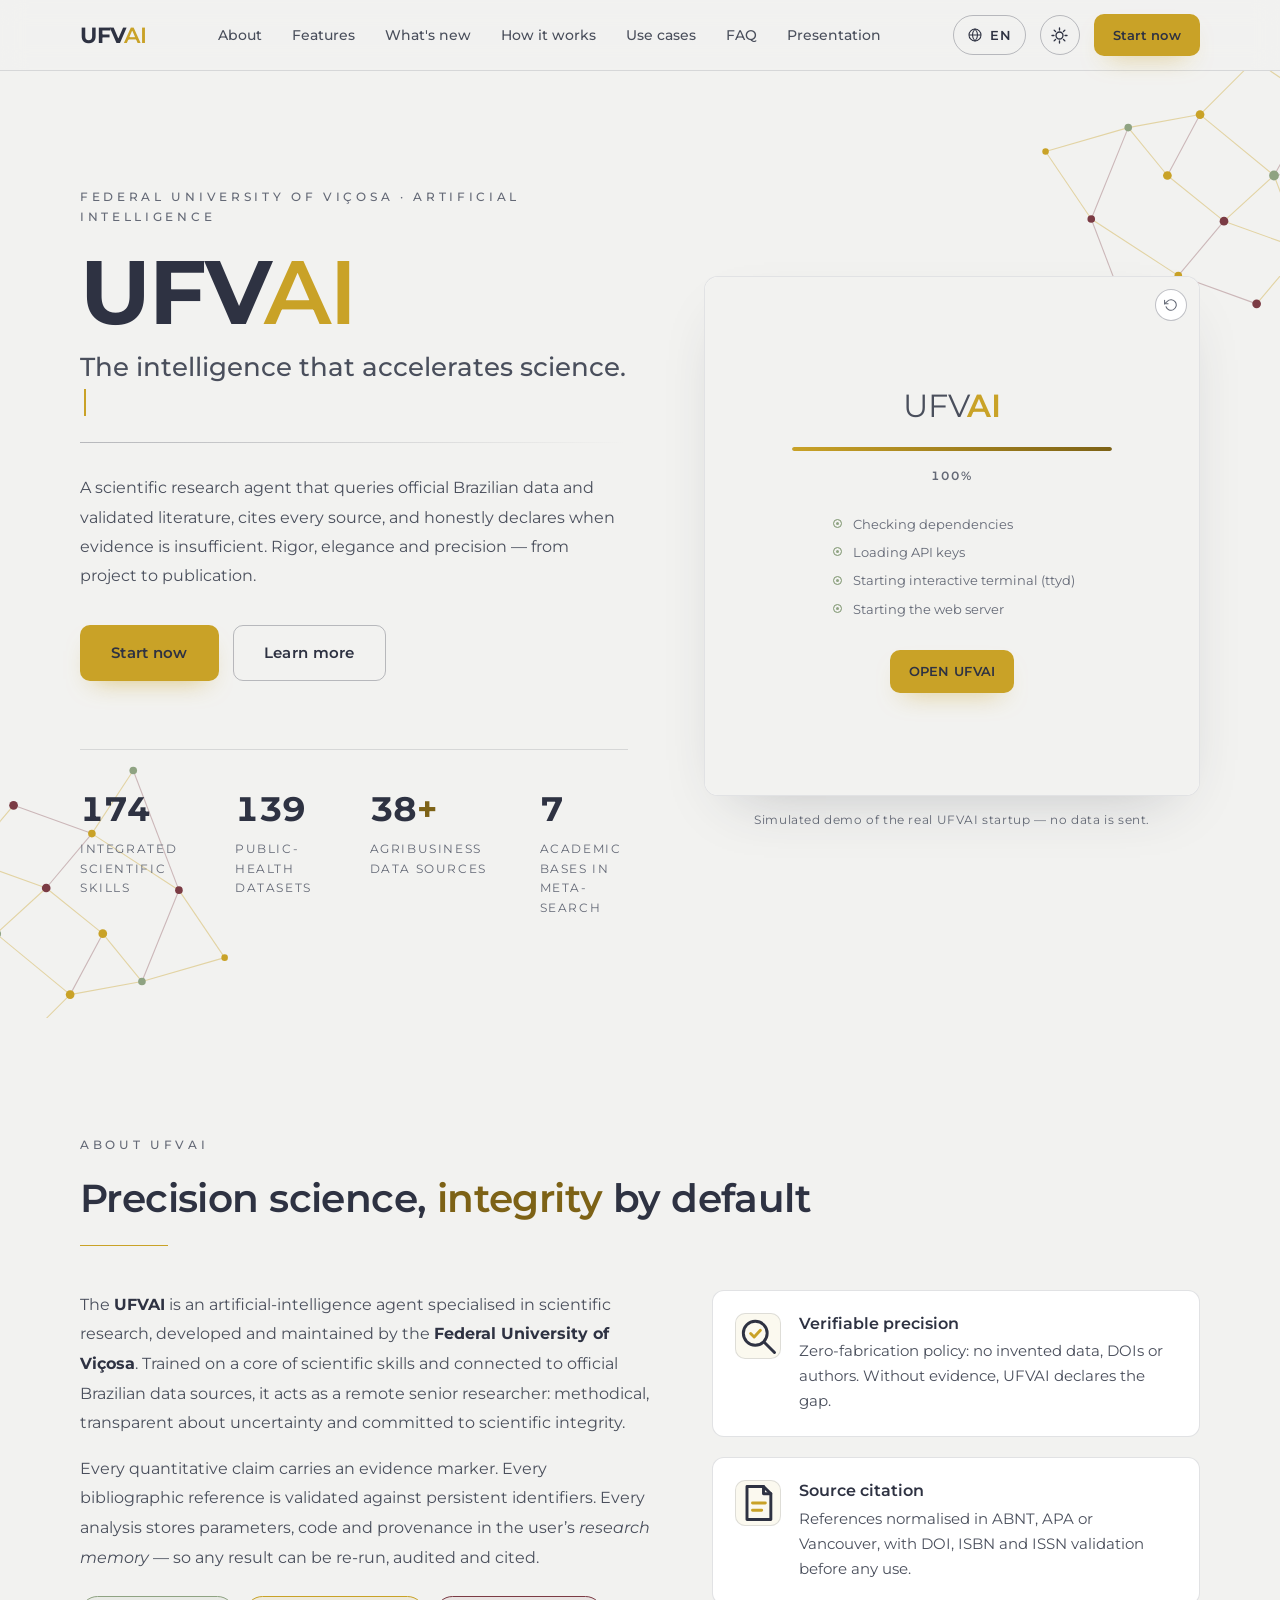
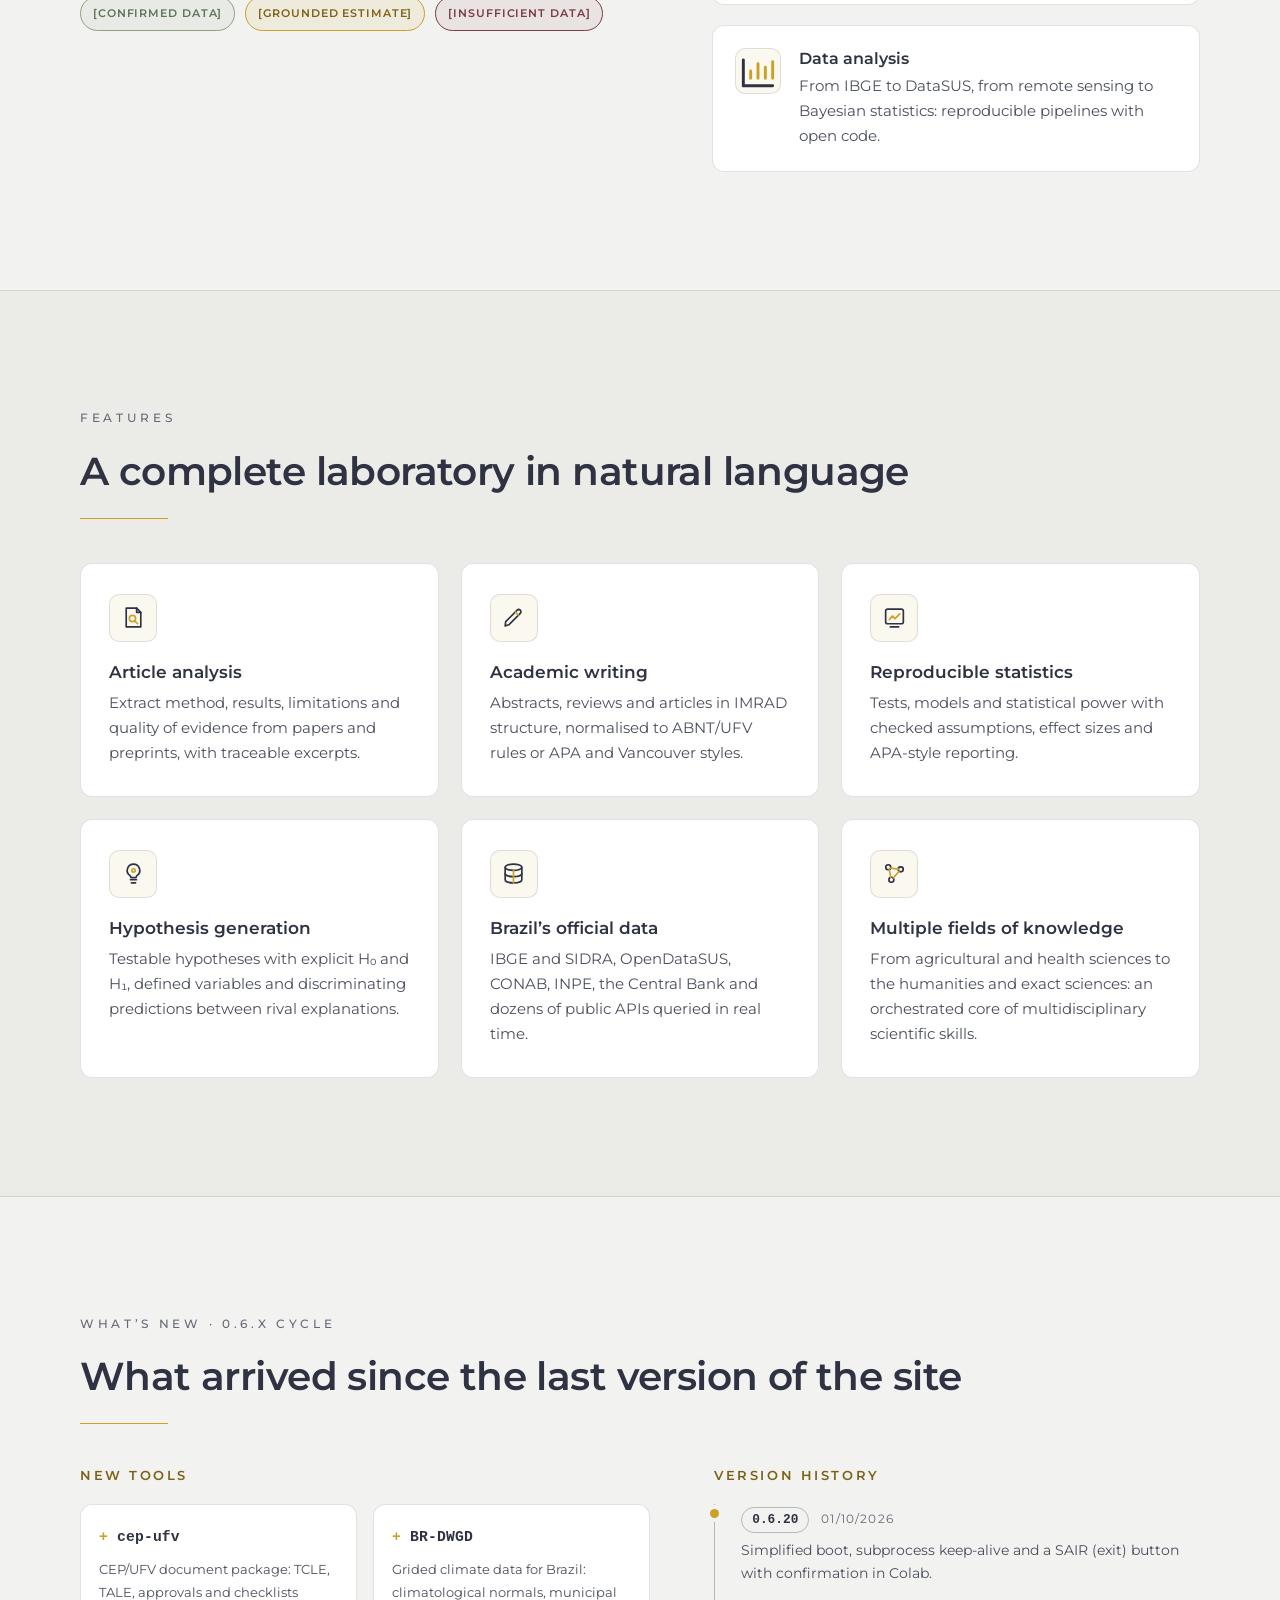
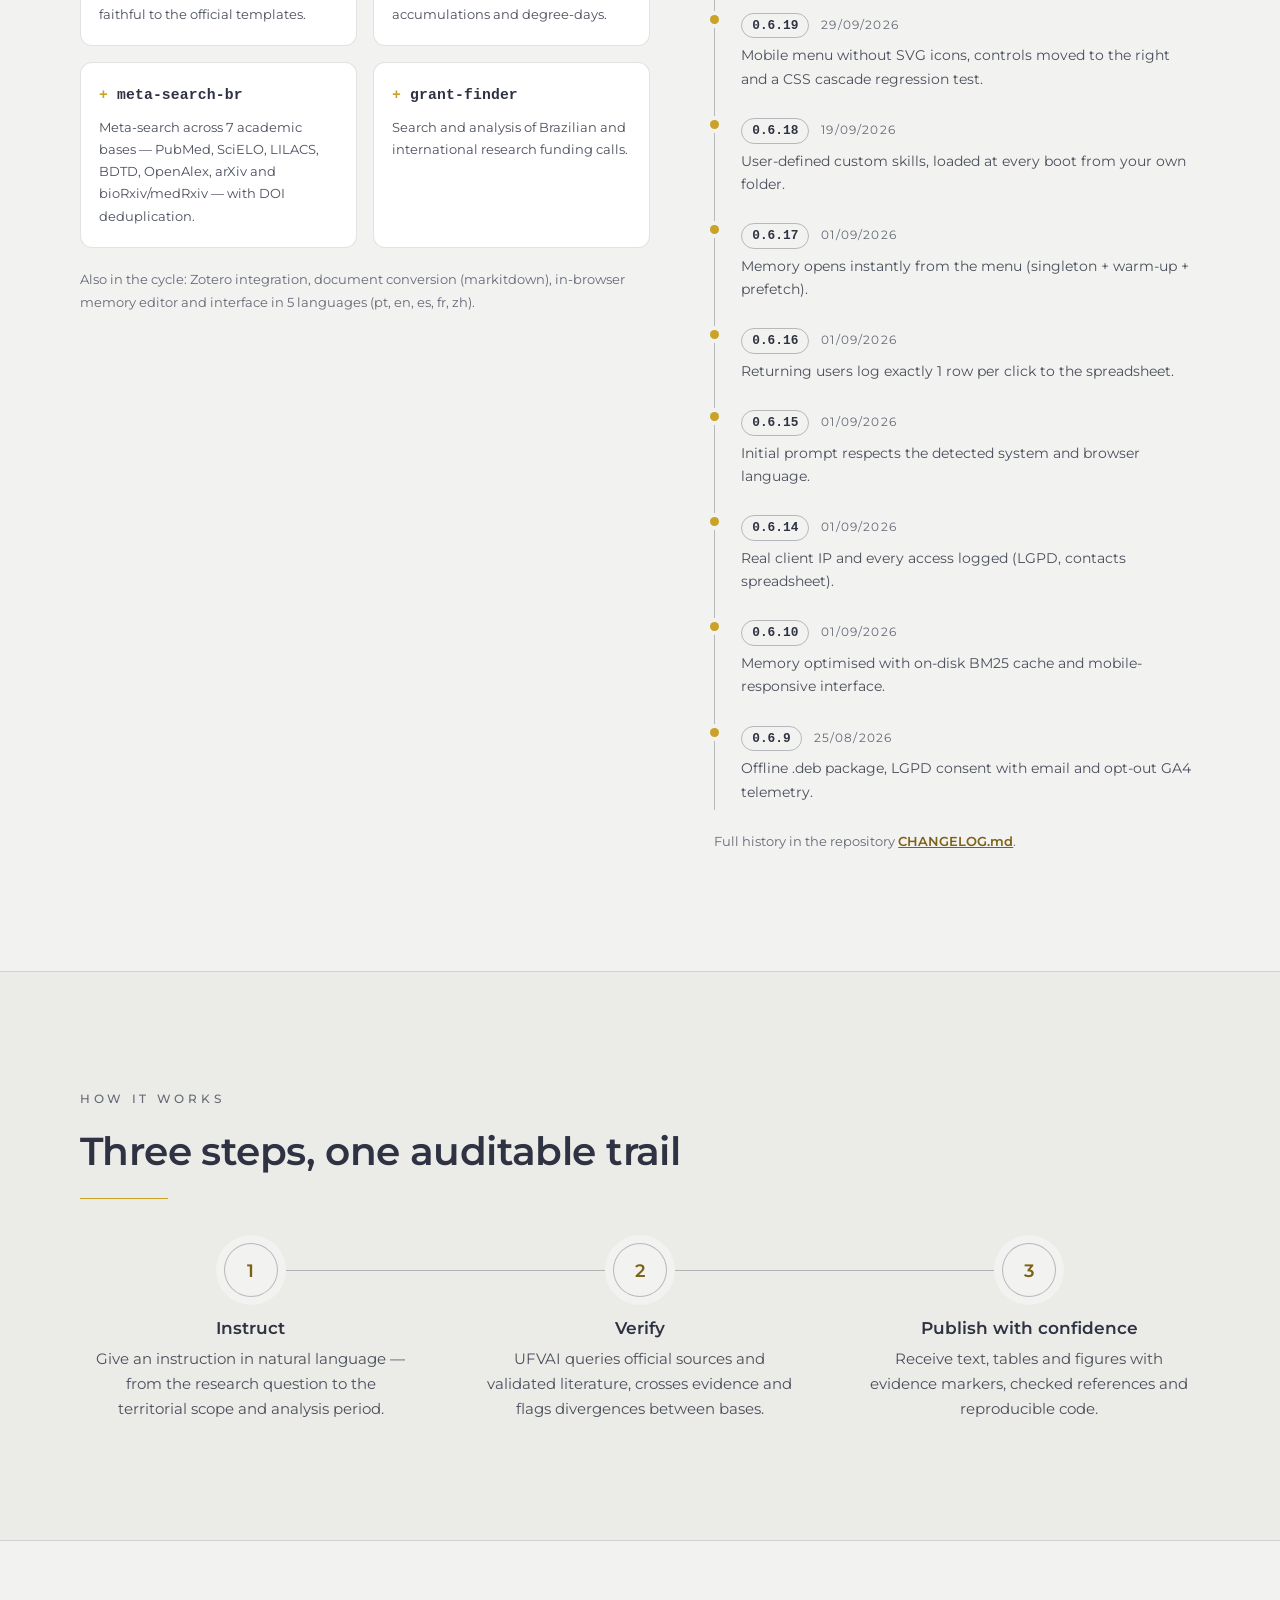
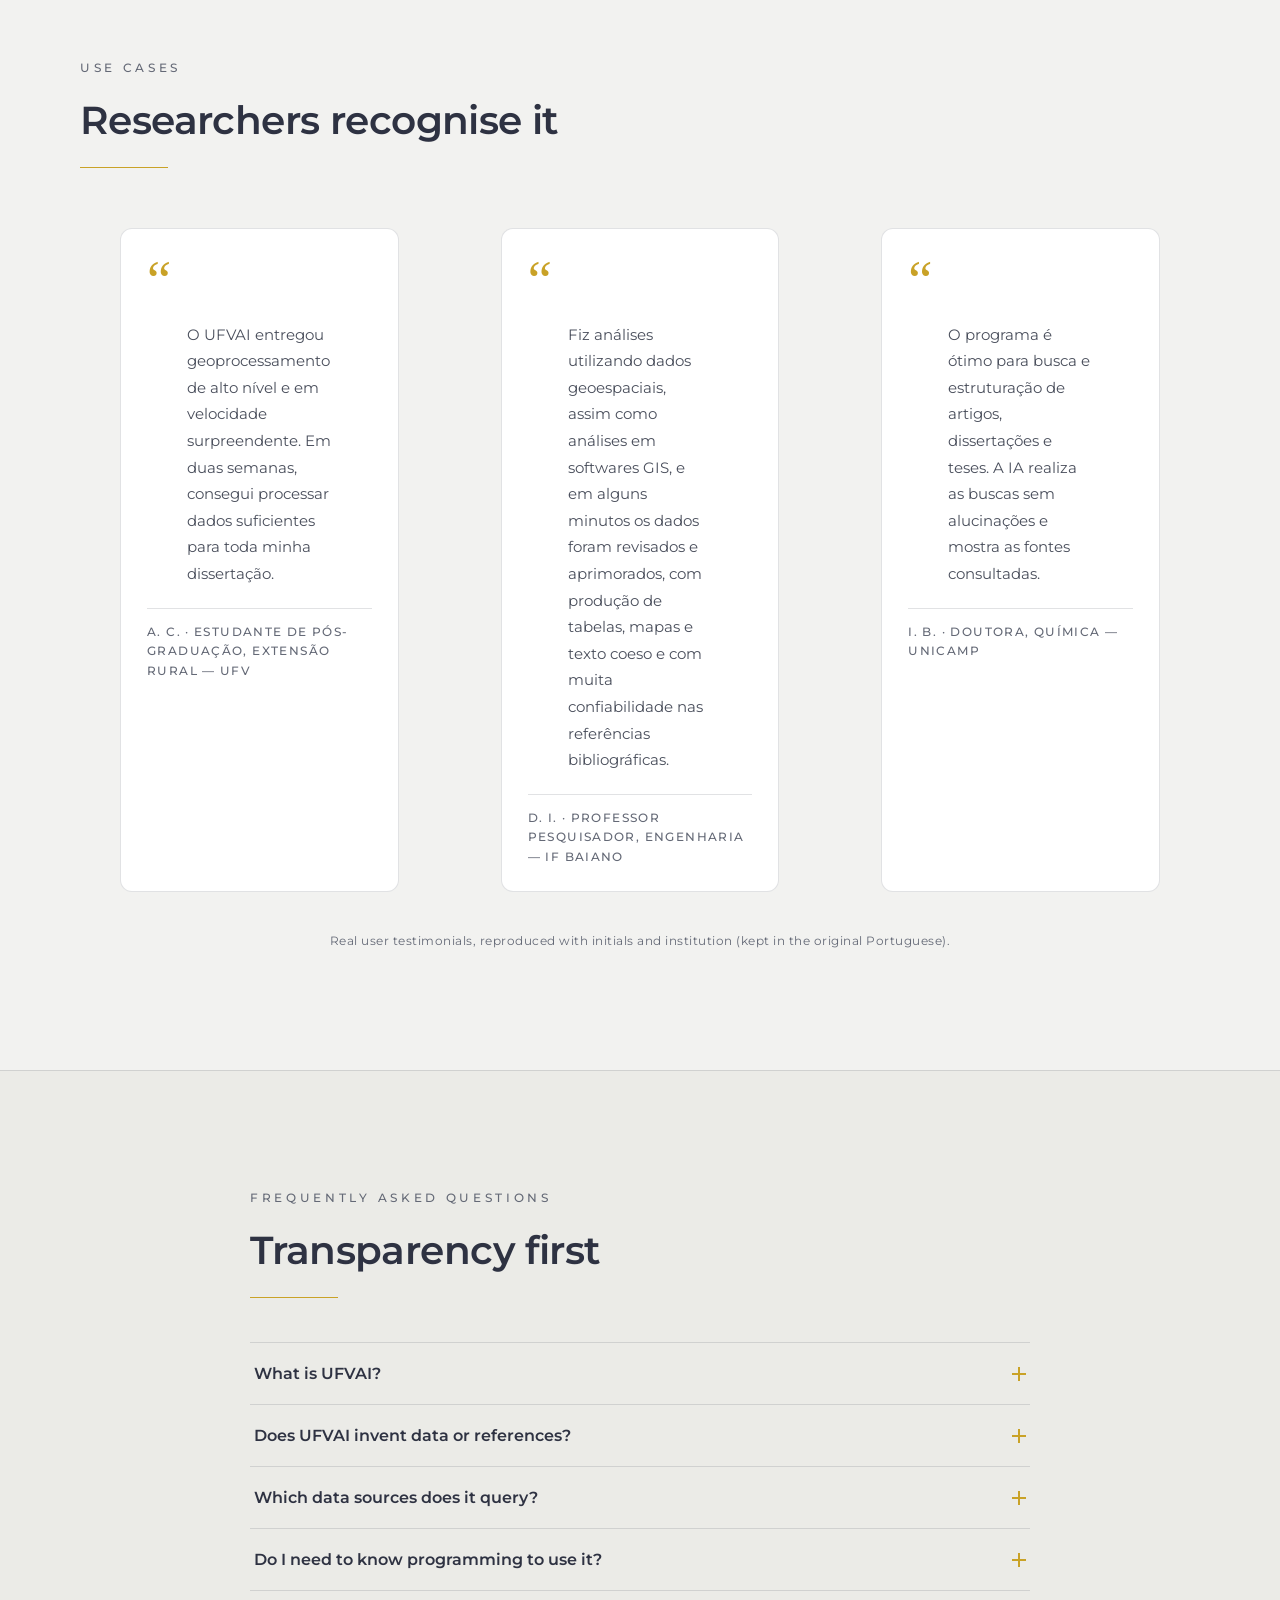
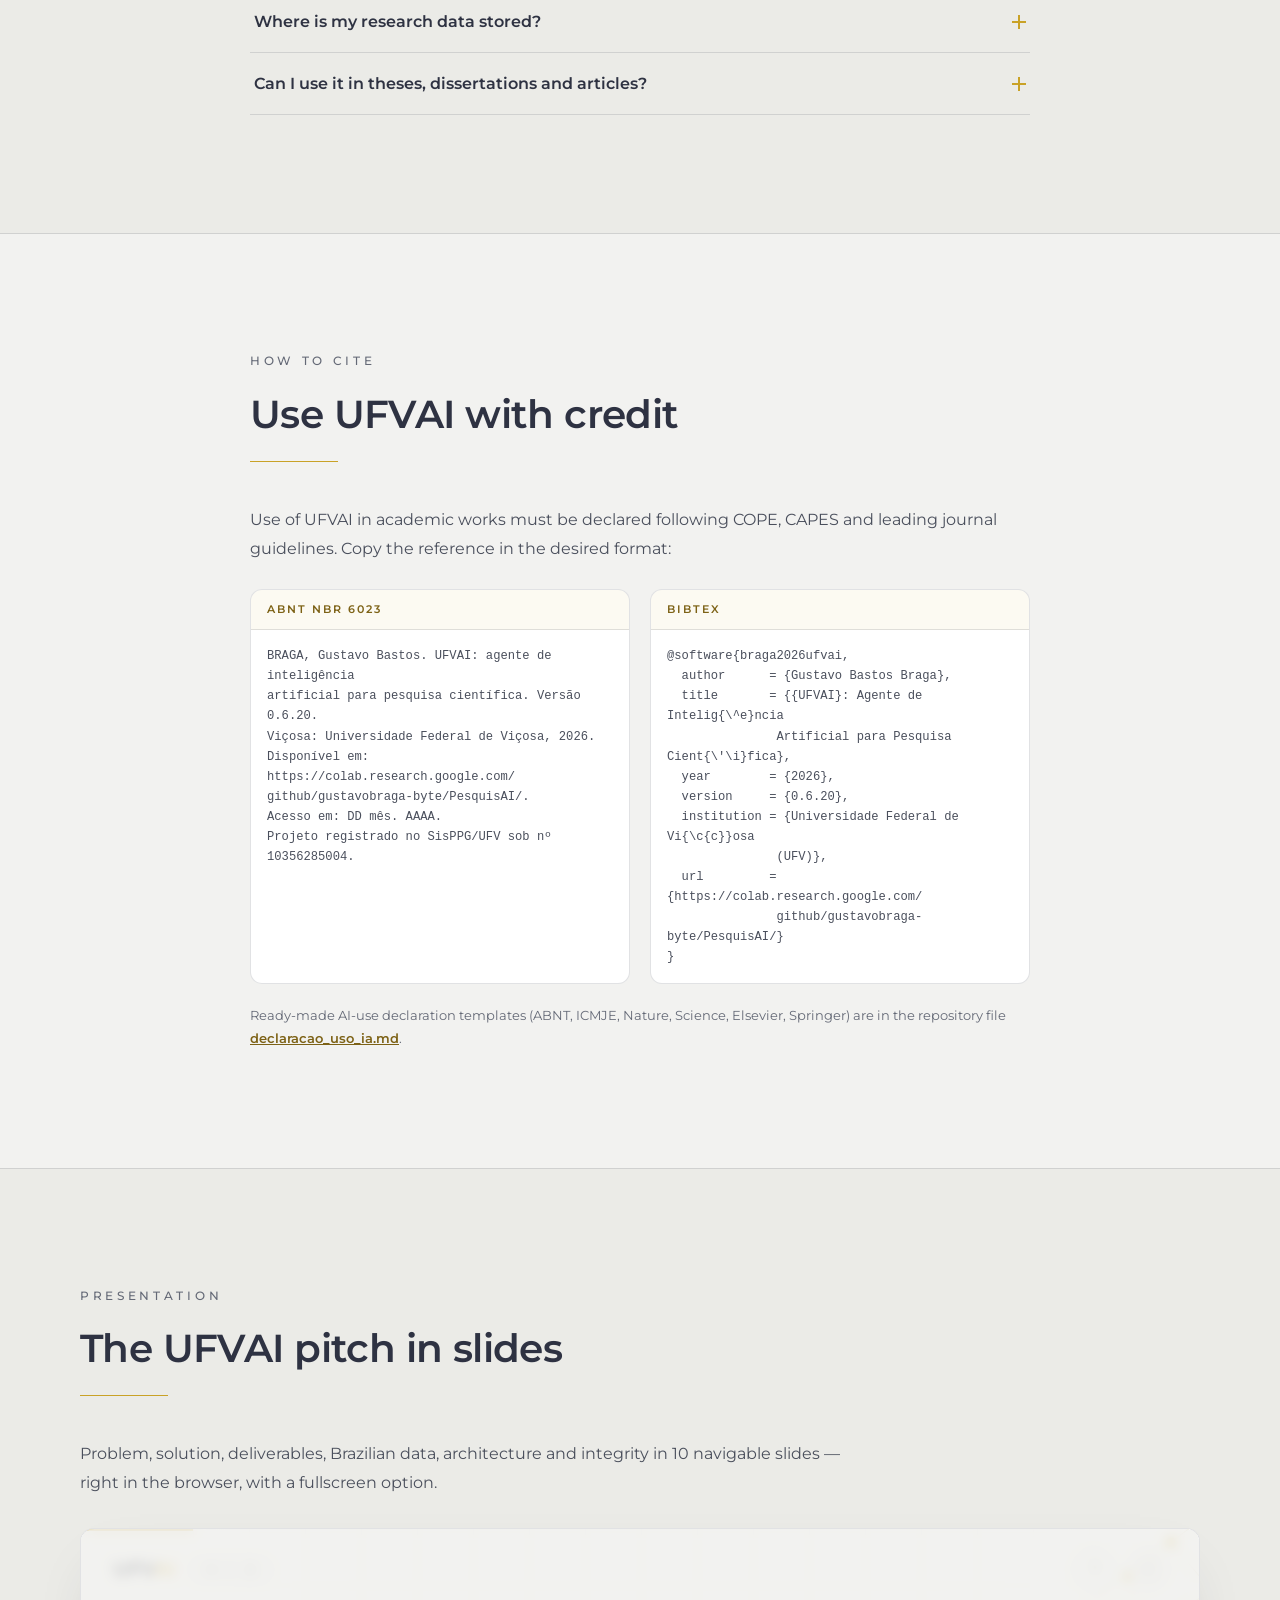
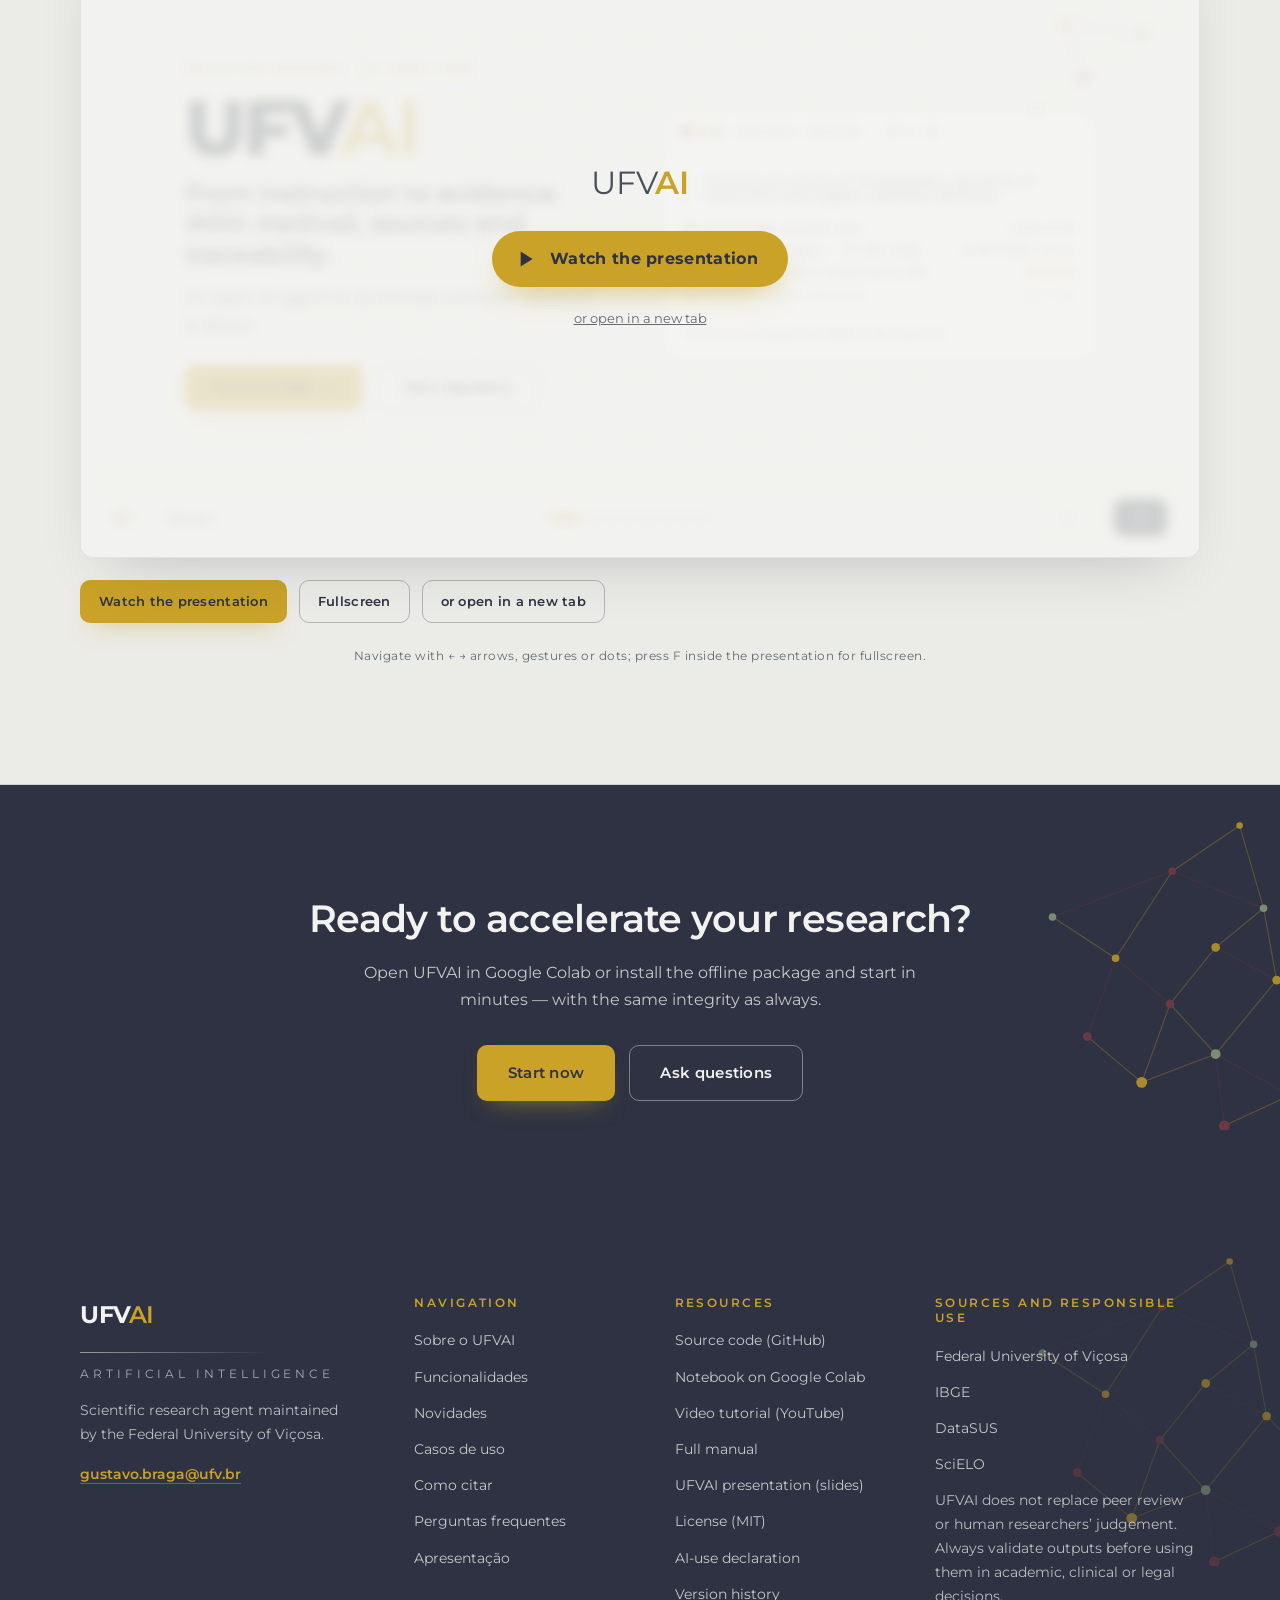
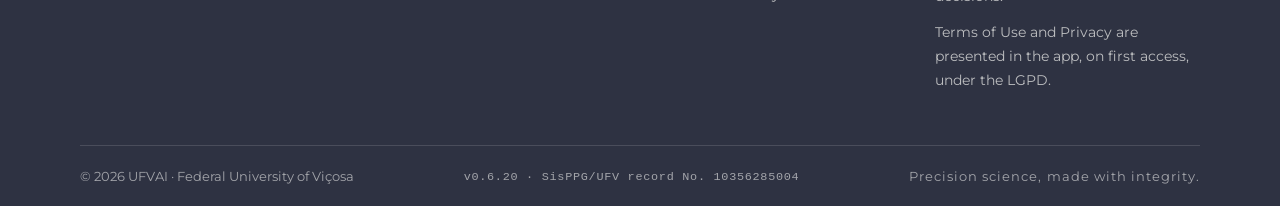
==== commit 35711ad2: "Add files via upload" ====
--- a/index.html
+++ b/index.html
@@ -223,7 +223,7 @@
           <p class="sr-only" data-i18n="hero.demoSr">
             Sequência ilustrativa da abertura real do UFVAI: tela de carregamento com etapas,
             janela de Termos de Uso com nome e e-mail e aceite conforme a LGPD, e tela principal
-            com o agente ativo, a versão 0.6.17 e uma conversa de exemplo com marcadores de evidência.
+            com o agente ativo, a versão 0.6.20 e uma conversa de exemplo com marcadores de evidência.
           </p>
 
           <!-- Estágio 1 · tela de carregamento -->
@@ -254,11 +254,11 @@
             <span class="btn btn--gold btn--sm terms__btn" id="terms-btn" aria-hidden="true" data-i18n="demo.activate">ATIVAR O UFVAI</span>
           </section>
 
-          <!-- Estágio 3 · tela principal (wrapper real, v0.6.17) -->
+          <!-- Estágio 3 · tela principal (wrapper real, v0.6.20) -->
           <section class="screen__panel panel--app" id="panel-app" aria-hidden="true">
             <div class="chat__bar">
               <span class="wordmark wordmark--xs" aria-hidden="true">UFV<em>AI</em></span>
-              <span class="chip-v">v0.6.17</span>
+              <span class="chip-v">v0.6.20</span>
               <span class="status"><span class="status-dot" aria-hidden="true"></span><span data-i18n="demo.active">agente ativo</span></span>
               <span class="tb-chips" aria-hidden="true">
                 <span class="tb-chip" data-i18n="demo.chipMem">memória</span>
@@ -418,6 +418,21 @@
           <h3 class="novidades__sub reveal" data-i18n="nov.sub2">Histórico de versões</h3>
           <ol class="timeline reveal">
             <li>
+              <span class="timeline__ver">0.6.20</span>
+              <span class="timeline__date">01/10/2026</span>
+              <p data-i18n="nov.v620">Boot simplificado, keep-alive em subprocesso e botão SAIR com confirmação no Colab.</p>
+            </li>
+            <li>
+              <span class="timeline__ver">0.6.19</span>
+              <span class="timeline__date">29/09/2026</span>
+              <p data-i18n="nov.v619">Menu mobile sem SVG, ícones à direita e teste de regressão da cascata CSS.</p>
+            </li>
+            <li>
+              <span class="timeline__ver">0.6.18</span>
+              <span class="timeline__date">19/09/2026</span>
+              <p data-i18n="nov.v618">Skills personalizadas do usuário, carregadas a cada boot a partir da sua pasta.</p>
+            </li>
+            <li>
               <span class="timeline__ver">0.6.17</span>
               <span class="timeline__date">01/09/2026</span>
               <p data-i18n="nov.v1">Memória abre instantânea pelo menu (singleton + warm-up + prefetch).</p>
@@ -605,7 +620,7 @@
         <figure class="cite reveal">
           <figcaption data-i18n="citar.capAbnt">ABNT NBR 6023</figcaption>
           <pre><code>BRAGA, Gustavo Bastos. UFVAI: agente de inteligência
-artificial para pesquisa científica. Versão 0.6.17.
+artificial para pesquisa científica. Versão 0.6.20.
 Viçosa: Universidade Federal de Viçosa, 2026.
 Disponível em: https://colab.research.google.com/
 github/gustavobraga-byte/PesquisAI/.
@@ -619,7 +634,7 @@
   title       = {{UFVAI}: Agente de Intelig{\^e}ncia
                Artificial para Pesquisa Cient{\'\i}fica},
   year        = {2026},
-  version     = {0.6.17},
+  version     = {0.6.20},
   institution = {Universidade Federal de Vi{\c{c}}osa
                (UFV)},
   url         = {https://colab.research.google.com/
@@ -733,7 +748,7 @@
   </div>
   <div class="container footer__bottom">
     <p data-i18n="foot.rights">© <span id="ano">2026</span> UFVAI · Universidade Federal de Viçosa</p>
-    <p class="footer__ver" data-i18n="foot.ver">v0.6.17 · Registro SisPPG/UFV nº 10356285004</p>
+    <p class="footer__ver" data-i18n="foot.ver">v0.6.20 · Registro SisPPG/UFV nº 10356285004</p>
     <p class="footer__motto" data-i18n="foot.motto">Ciência de precisão, feita com integridade.</p>
   </div>
 </footer>
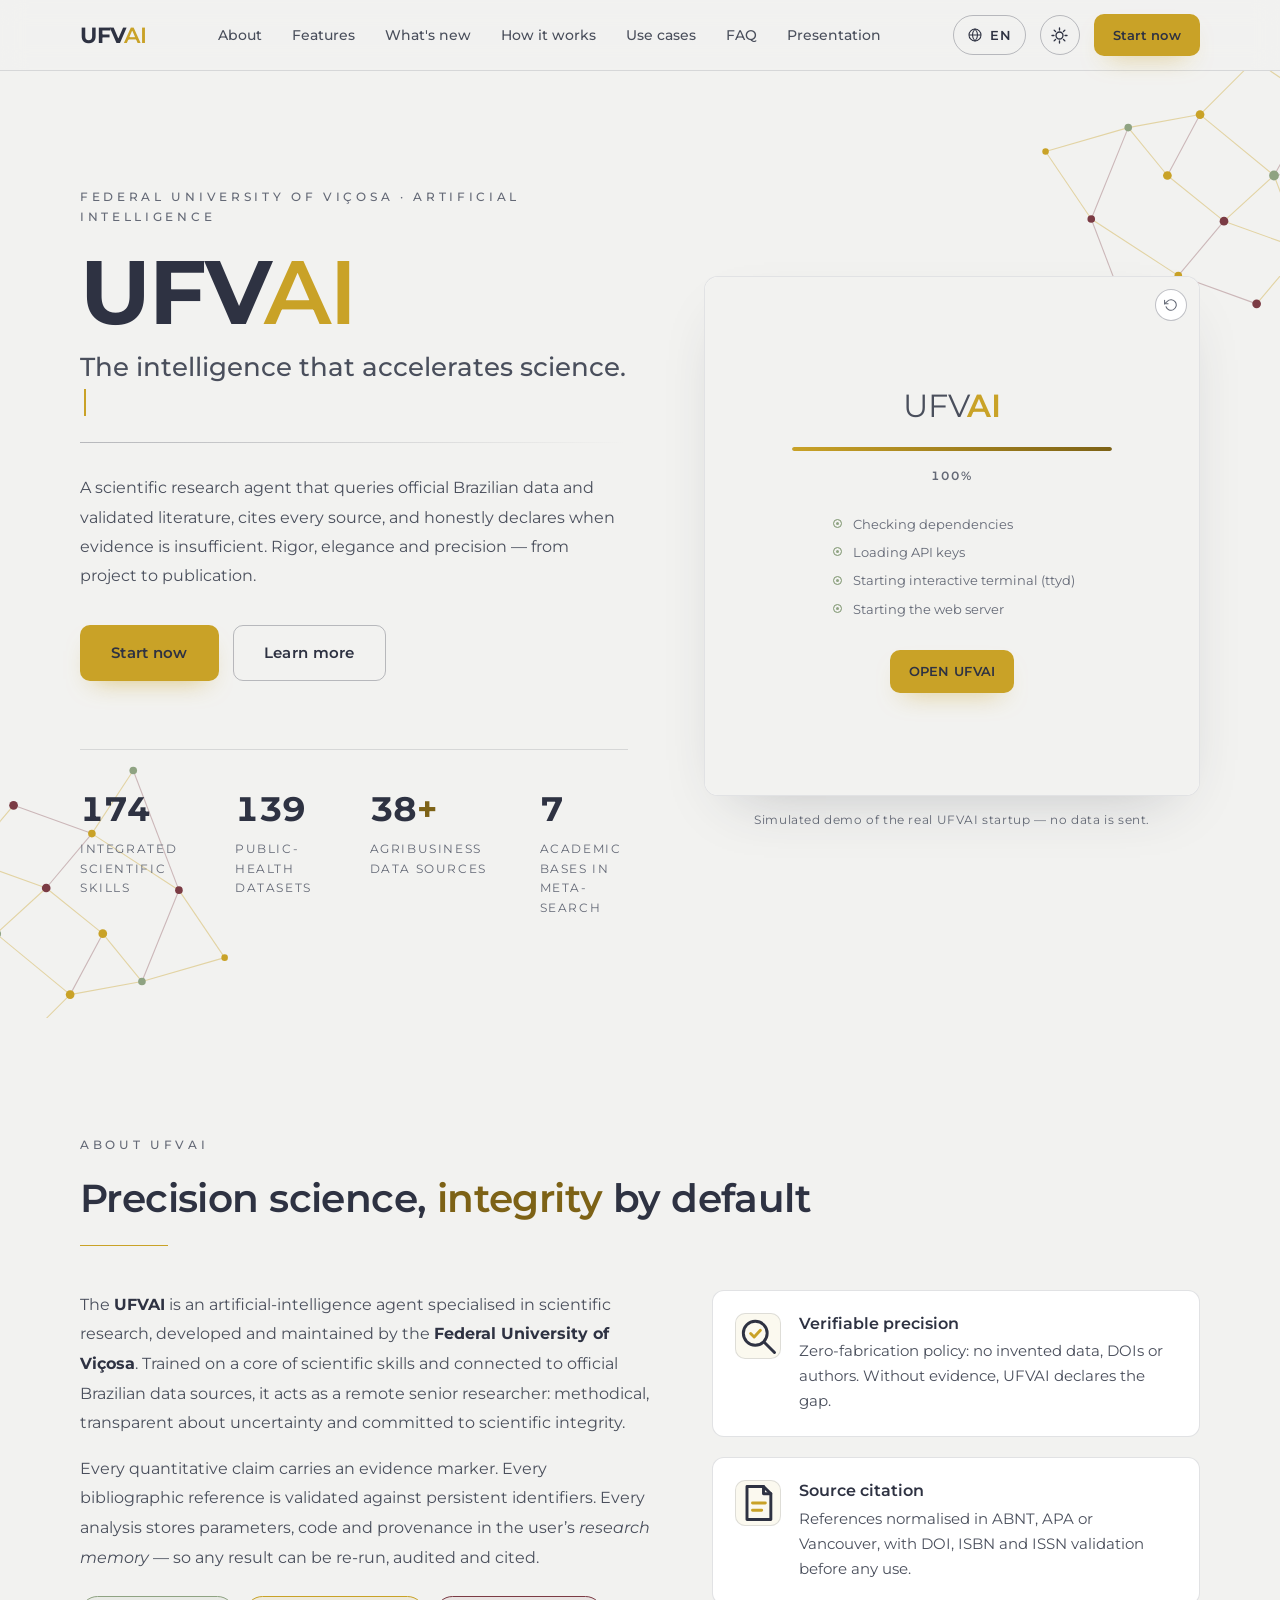
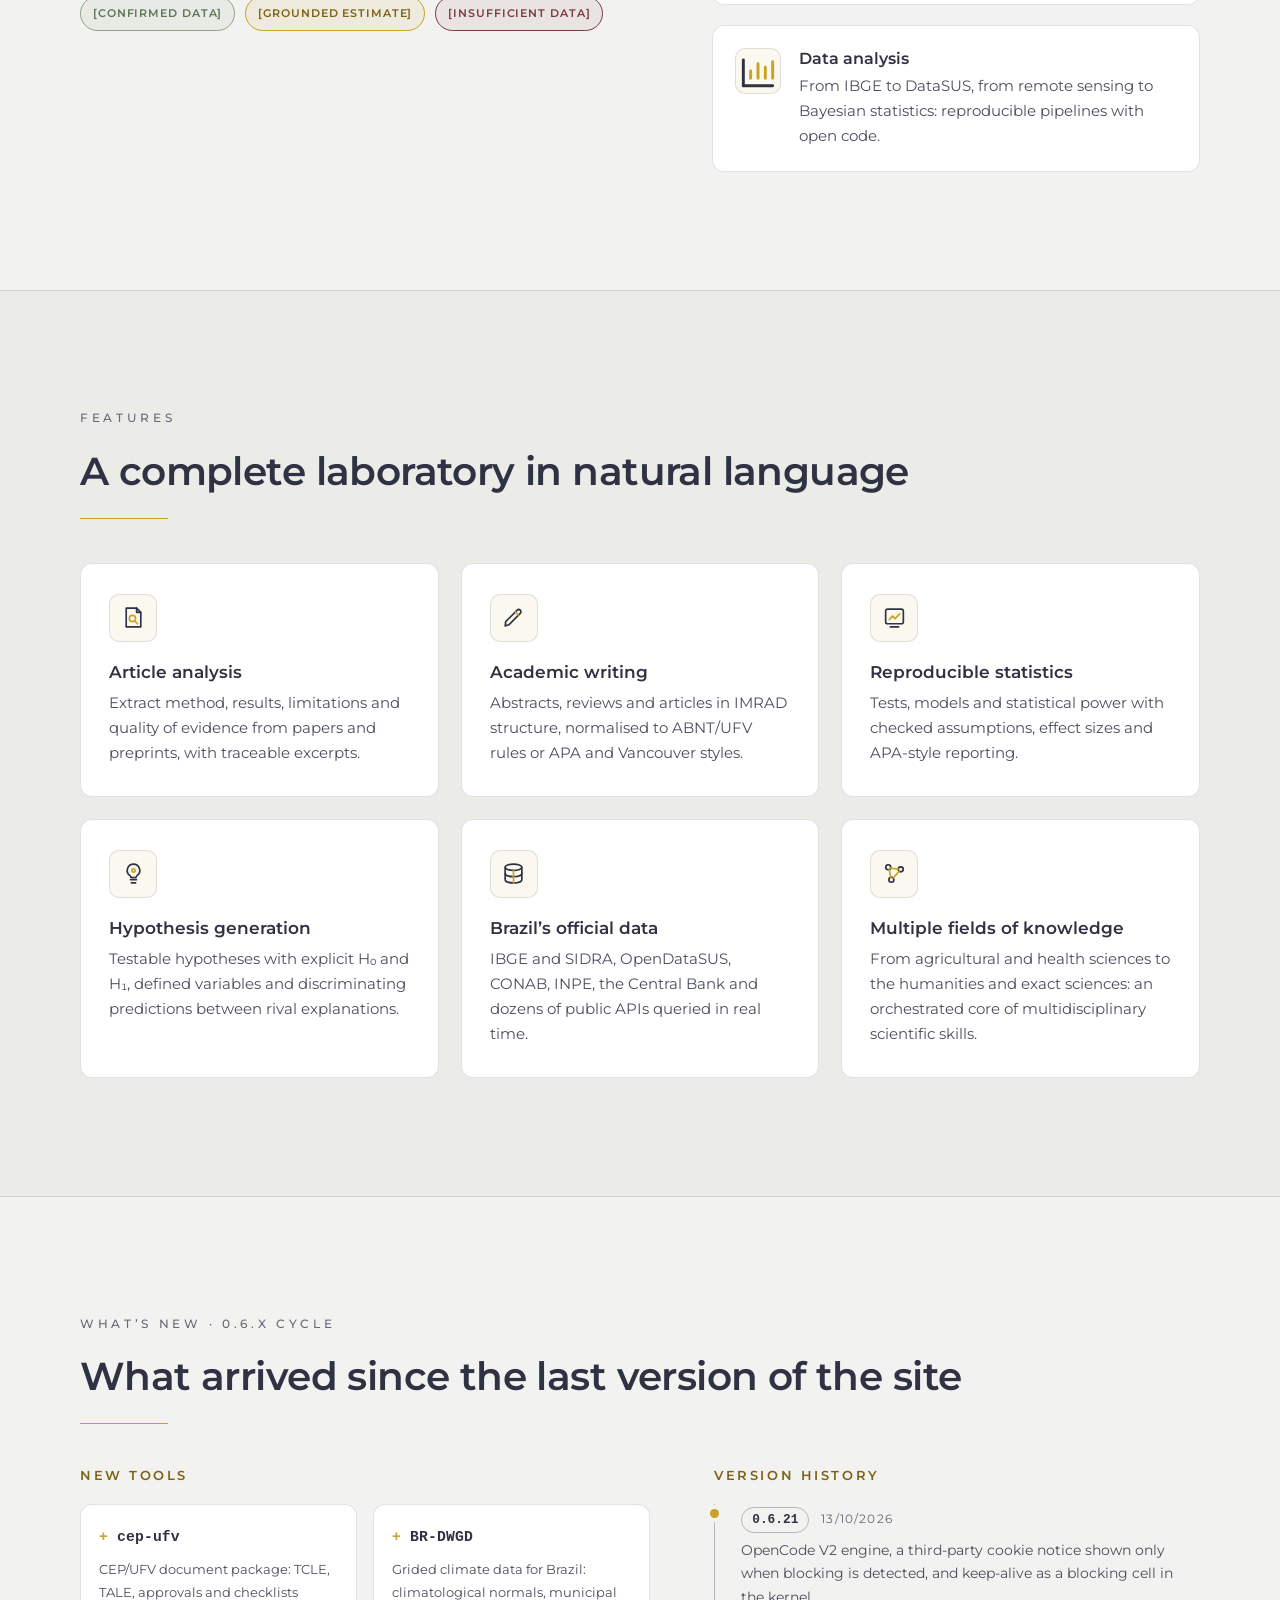
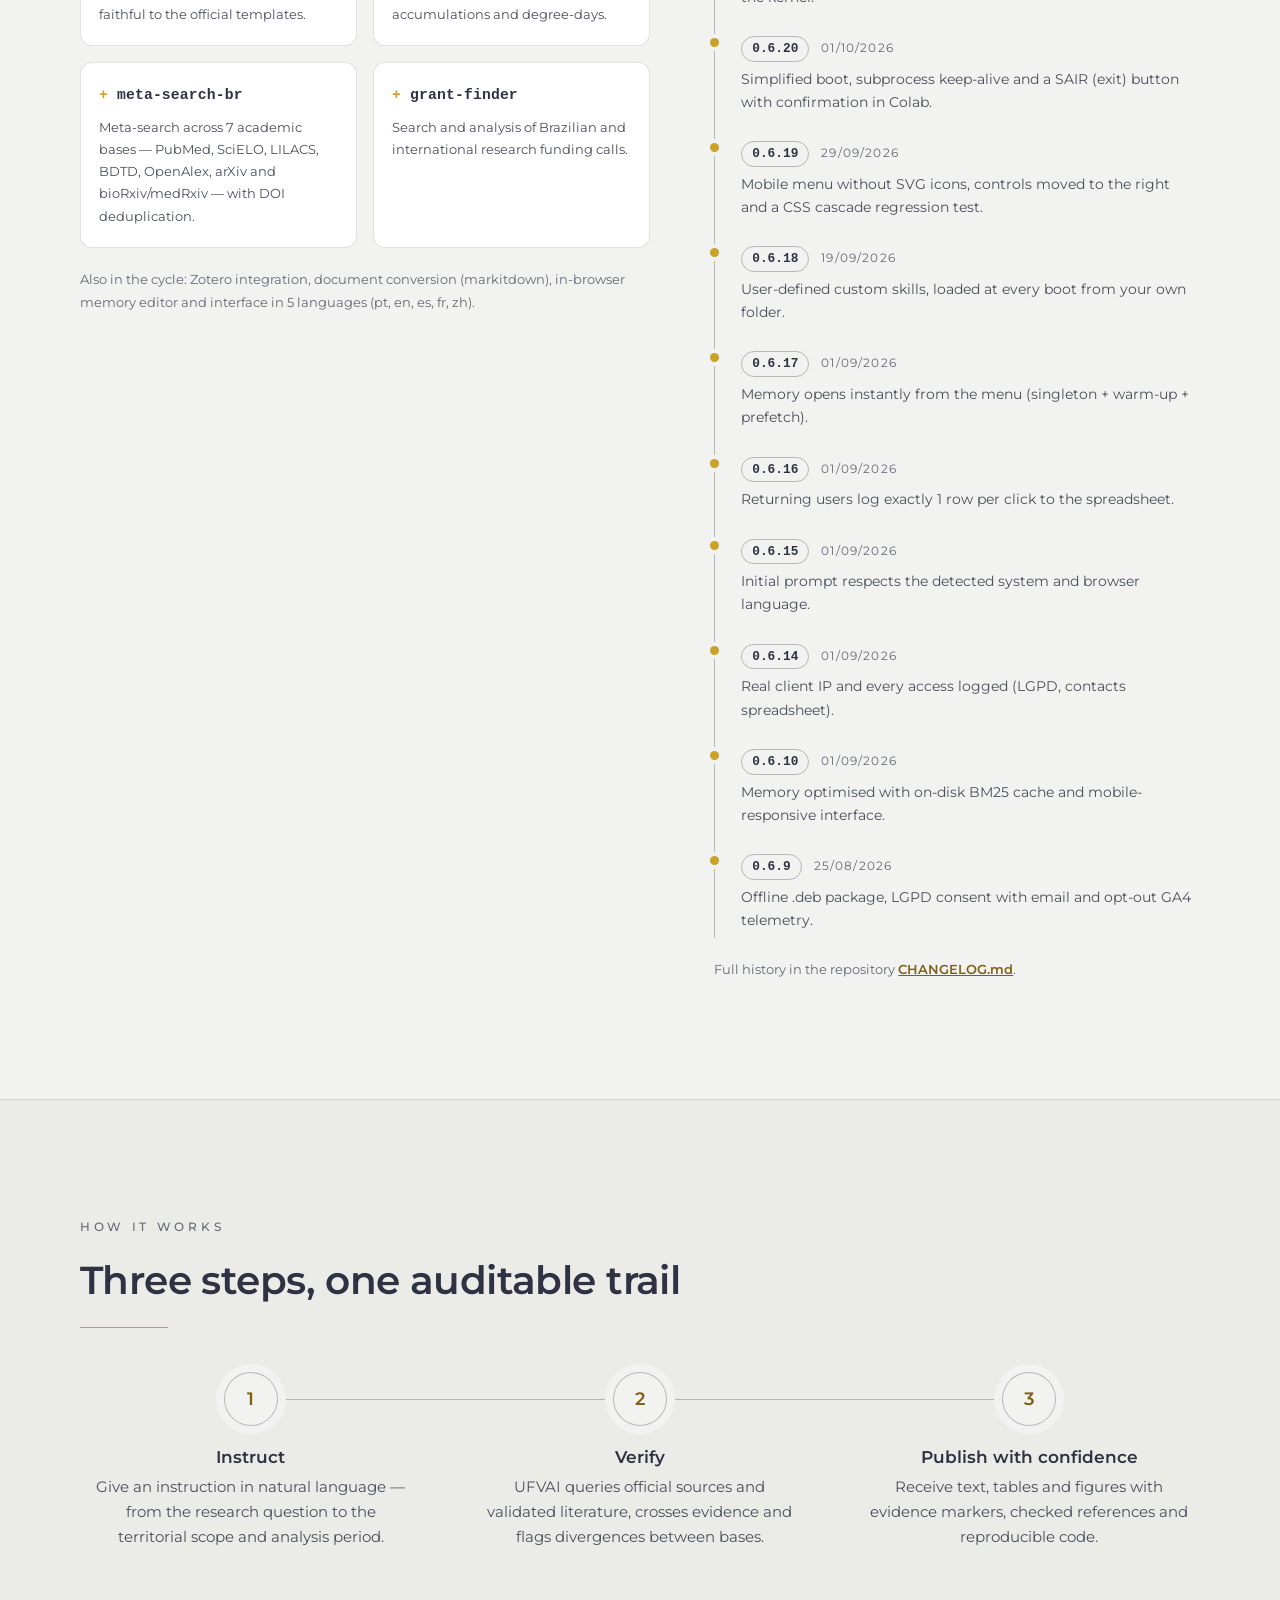
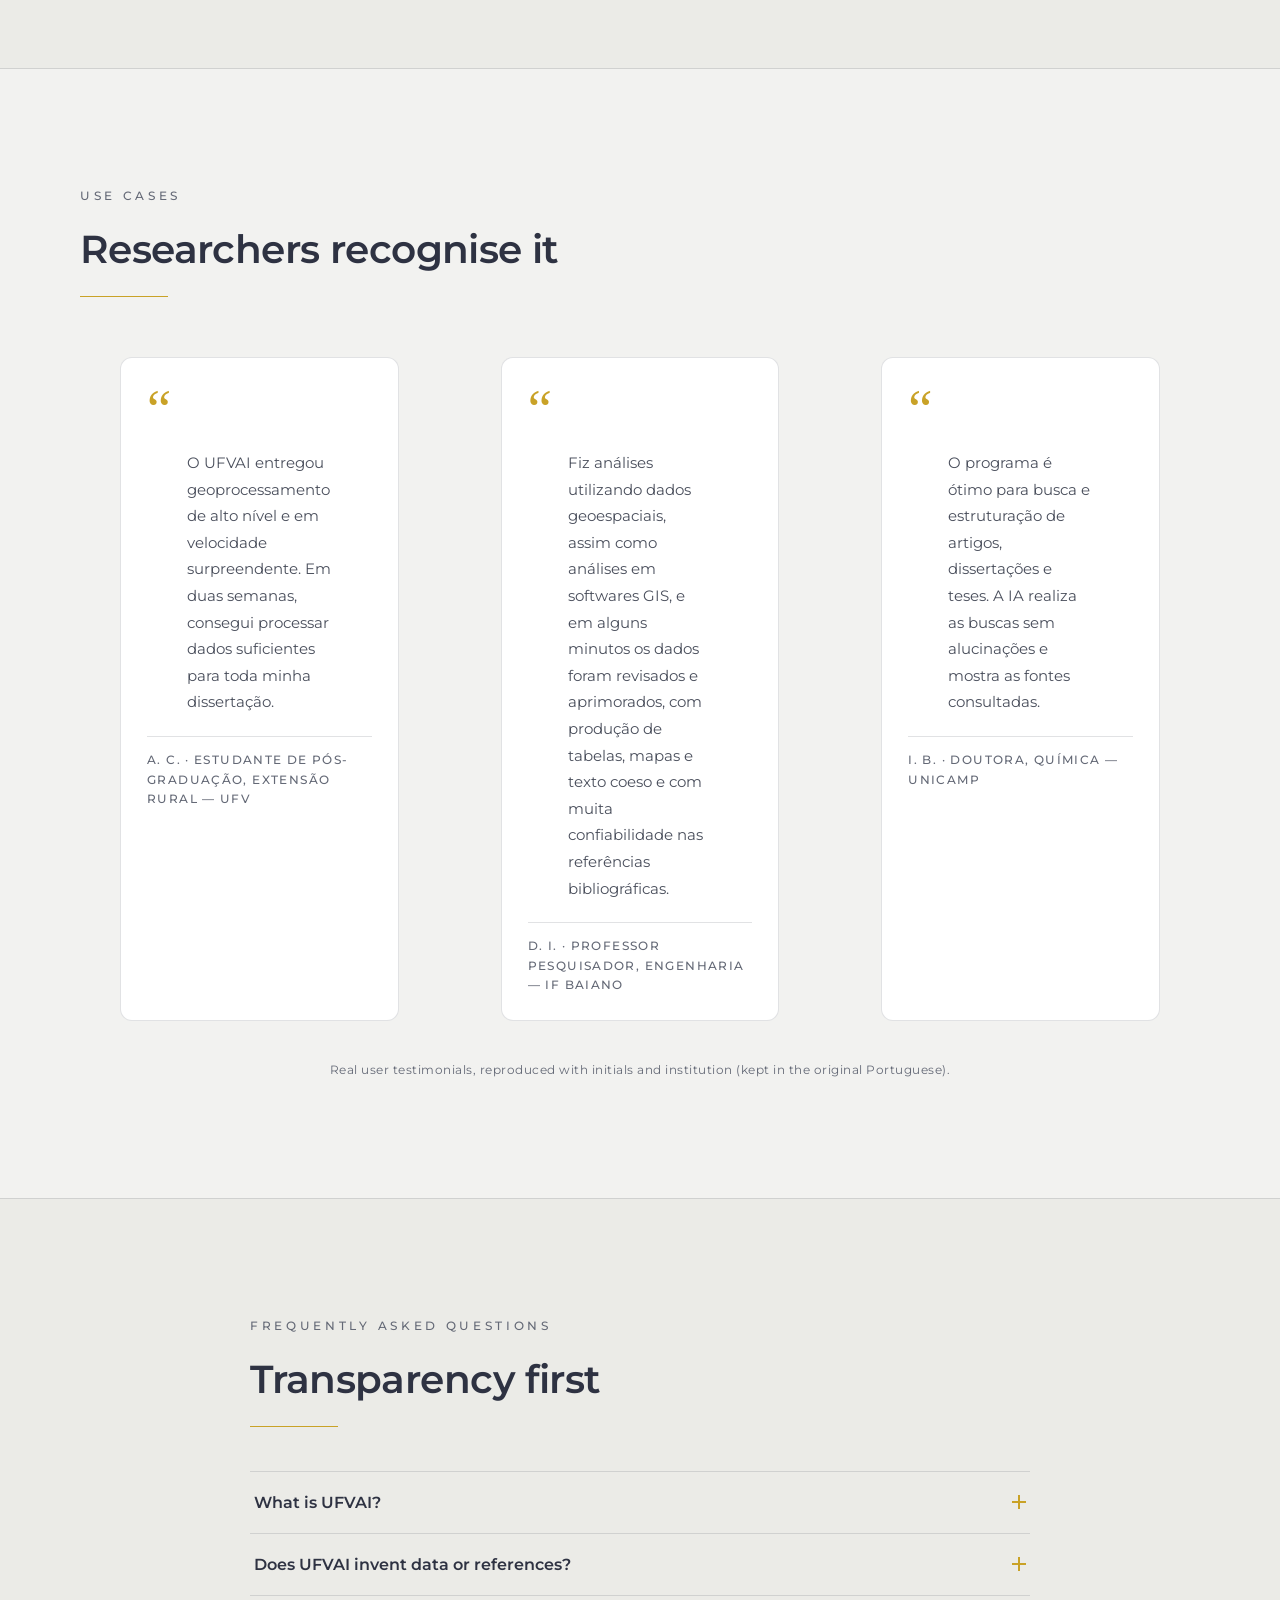
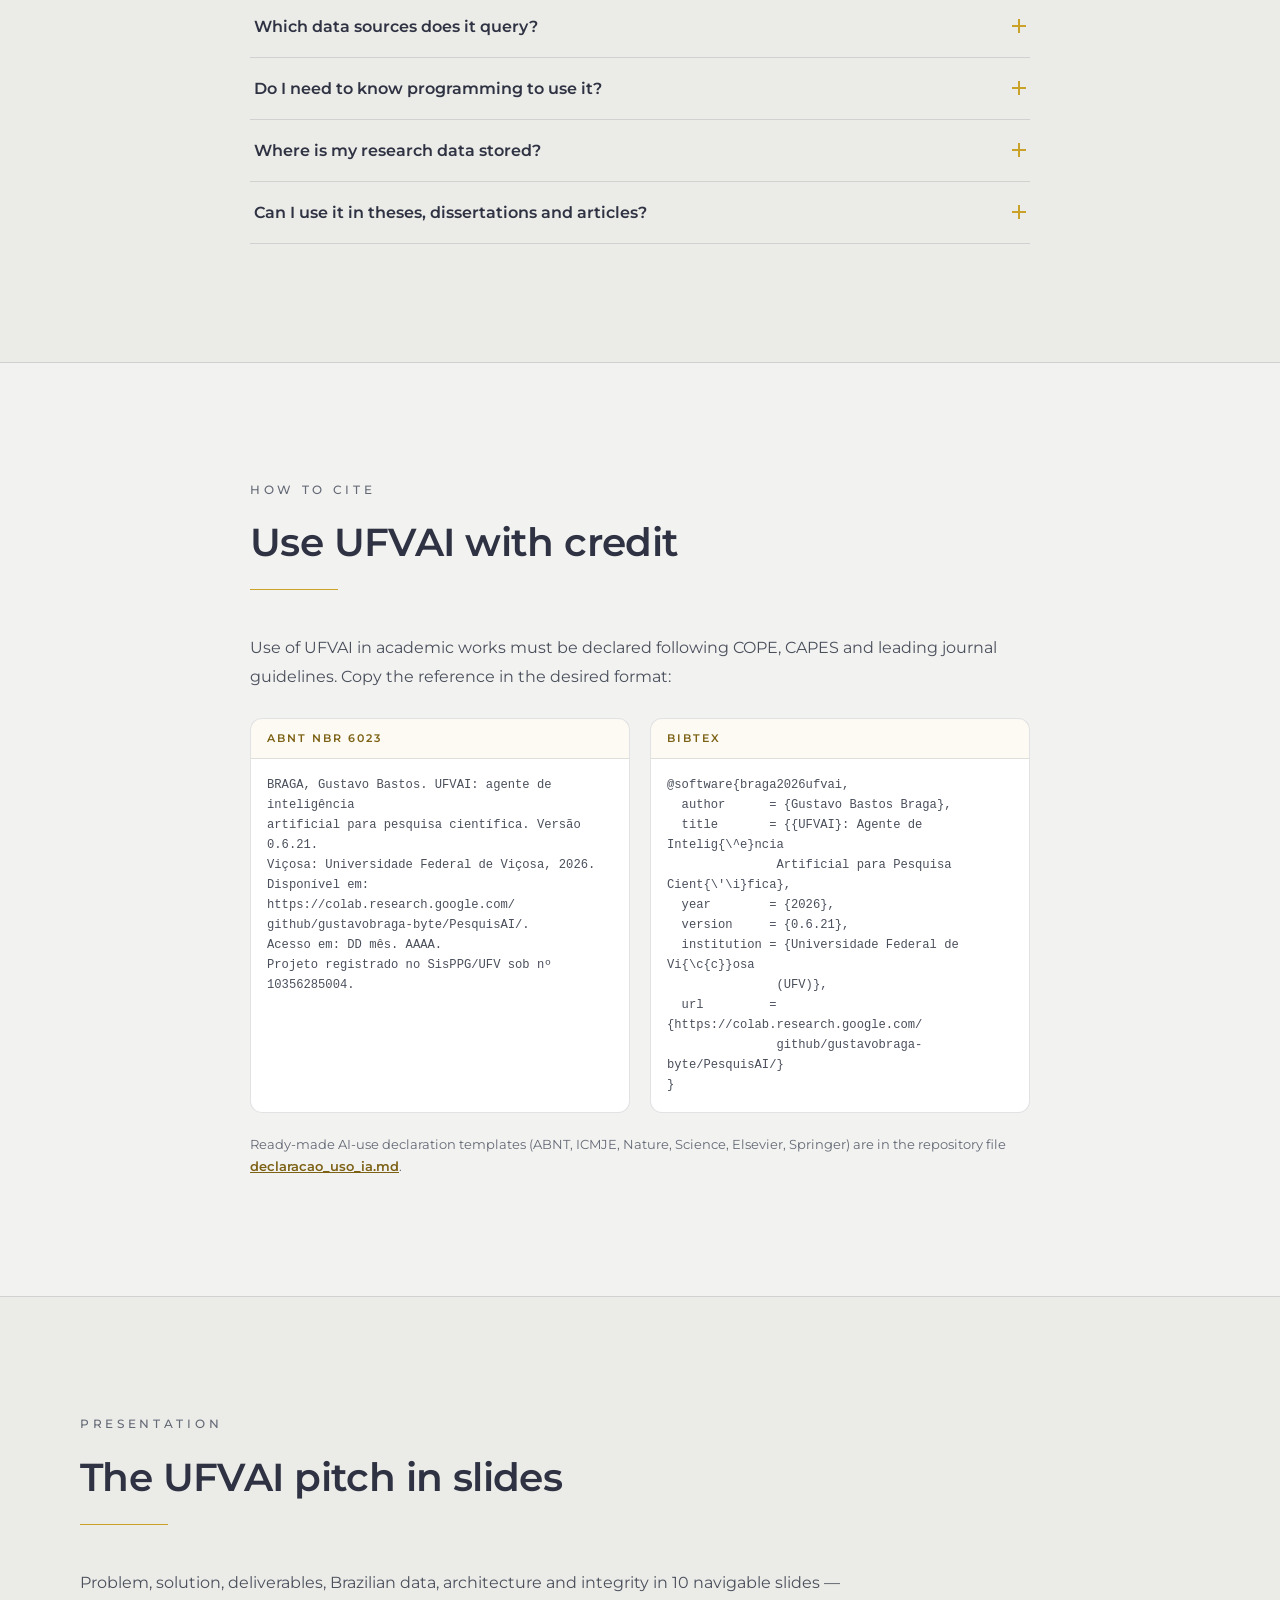
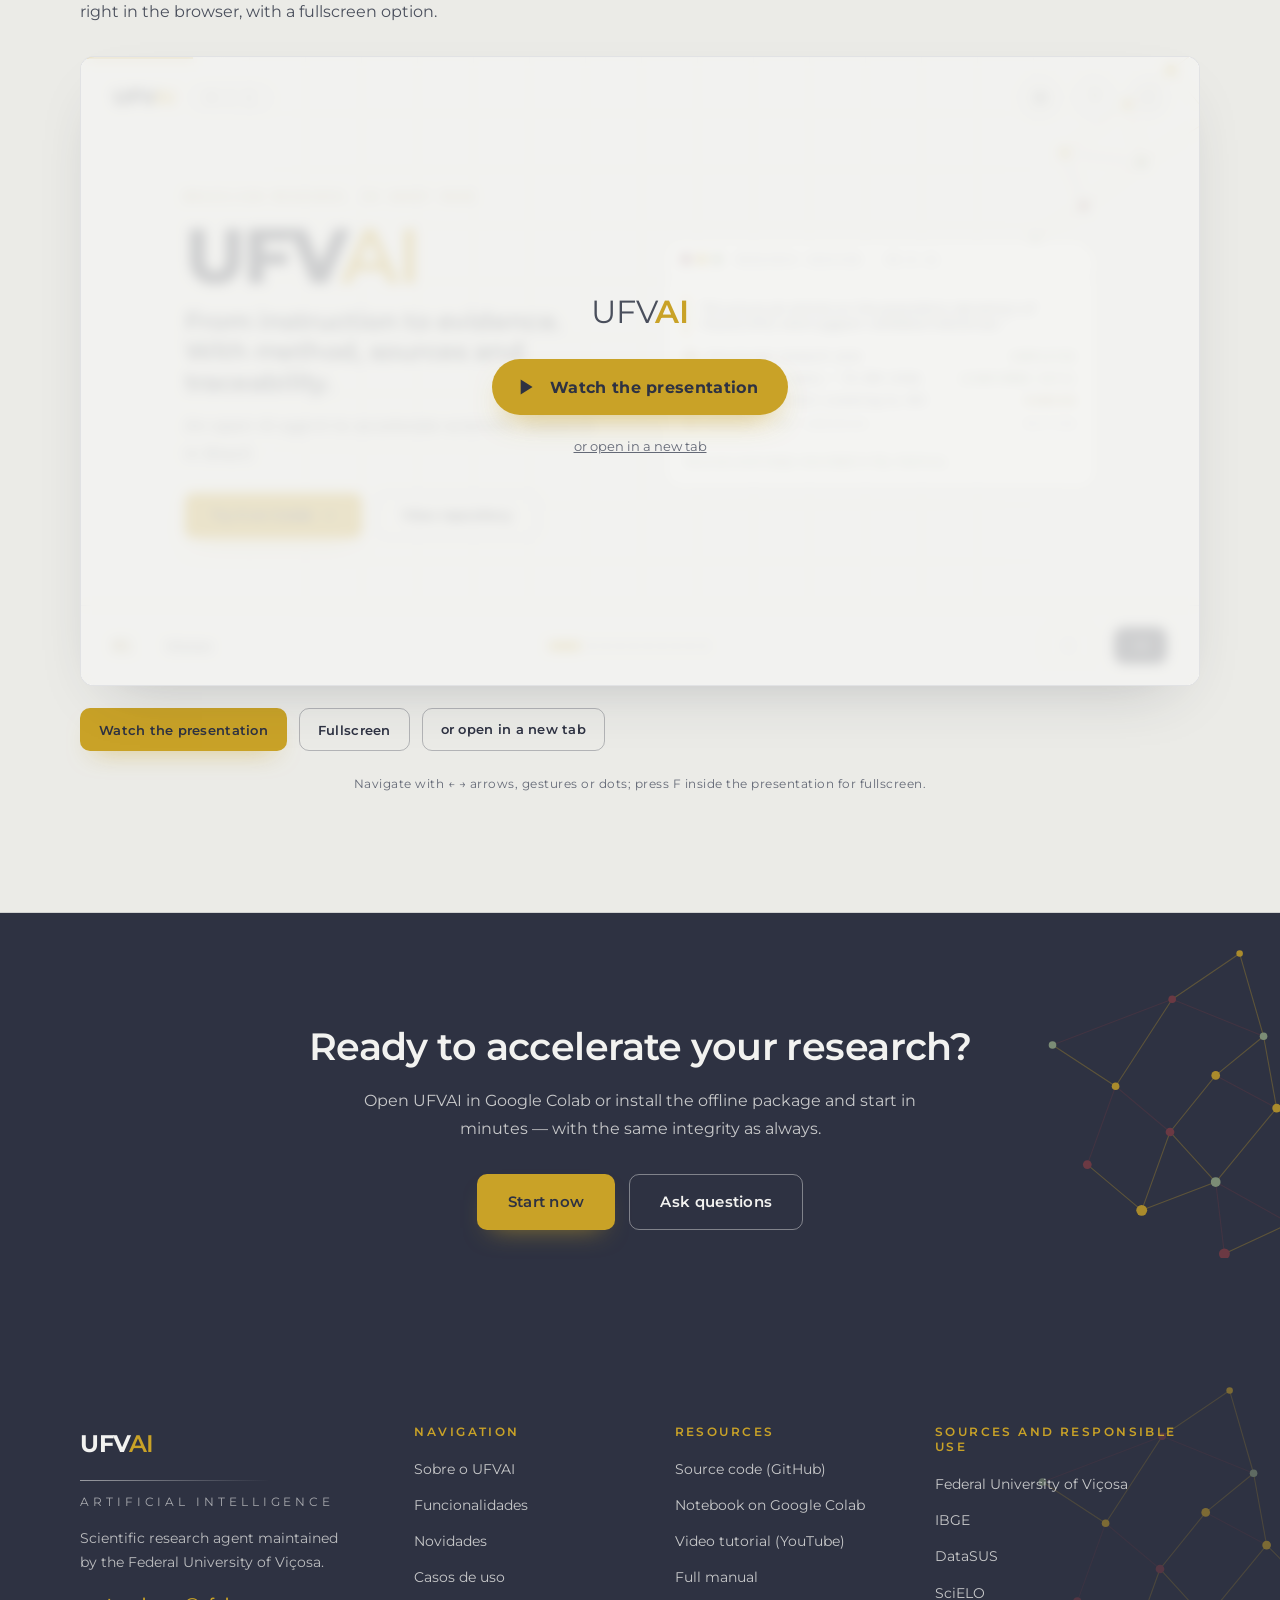
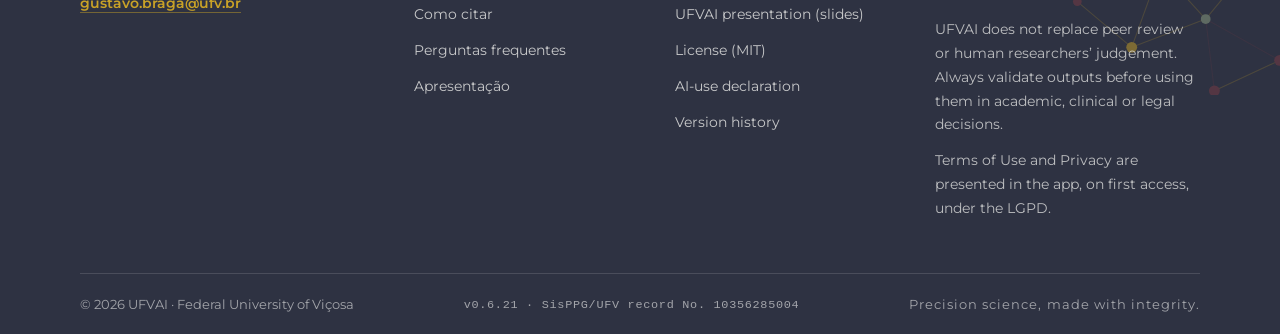
==== commit ef821f77: "Add files via upload" ====
--- a/index.html
+++ b/index.html
@@ -223,7 +223,7 @@
           <p class="sr-only" data-i18n="hero.demoSr">
             Sequência ilustrativa da abertura real do UFVAI: tela de carregamento com etapas,
             janela de Termos de Uso com nome e e-mail e aceite conforme a LGPD, e tela principal
-            com o agente ativo, a versão 0.6.20 e uma conversa de exemplo com marcadores de evidência.
+            com o agente ativo, a versão 0.6.21 e uma conversa de exemplo com marcadores de evidência.
           </p>
 
           <!-- Estágio 1 · tela de carregamento -->
@@ -254,11 +254,11 @@
             <span class="btn btn--gold btn--sm terms__btn" id="terms-btn" aria-hidden="true" data-i18n="demo.activate">ATIVAR O UFVAI</span>
           </section>
 
-          <!-- Estágio 3 · tela principal (wrapper real, v0.6.20) -->
+          <!-- Estágio 3 · tela principal (wrapper real, v0.6.21) -->
           <section class="screen__panel panel--app" id="panel-app" aria-hidden="true">
             <div class="chat__bar">
               <span class="wordmark wordmark--xs" aria-hidden="true">UFV<em>AI</em></span>
-              <span class="chip-v">v0.6.20</span>
+              <span class="chip-v">v0.6.21</span>
               <span class="status"><span class="status-dot" aria-hidden="true"></span><span data-i18n="demo.active">agente ativo</span></span>
               <span class="tb-chips" aria-hidden="true">
                 <span class="tb-chip" data-i18n="demo.chipMem">memória</span>
@@ -418,6 +418,11 @@
           <h3 class="novidades__sub reveal" data-i18n="nov.sub2">Histórico de versões</h3>
           <ol class="timeline reveal">
             <li>
+              <span class="timeline__ver">0.6.21</span>
+              <span class="timeline__date">13/10/2026</span>
+              <p data-i18n="nov.v621">Motor OpenCode V2, aviso de cookies de terceiros só quando o bloqueio é detectado e keep-alive como célula bloqueante no kernel.</p>
+            </li>
+            <li>
               <span class="timeline__ver">0.6.20</span>
               <span class="timeline__date">01/10/2026</span>
               <p data-i18n="nov.v620">Boot simplificado, keep-alive em subprocesso e botão SAIR com confirmação no Colab.</p>
@@ -620,7 +625,7 @@
         <figure class="cite reveal">
           <figcaption data-i18n="citar.capAbnt">ABNT NBR 6023</figcaption>
           <pre><code>BRAGA, Gustavo Bastos. UFVAI: agente de inteligência
-artificial para pesquisa científica. Versão 0.6.20.
+artificial para pesquisa científica. Versão 0.6.21.
 Viçosa: Universidade Federal de Viçosa, 2026.
 Disponível em: https://colab.research.google.com/
 github/gustavobraga-byte/PesquisAI/.
@@ -634,7 +639,7 @@
   title       = {{UFVAI}: Agente de Intelig{\^e}ncia
                Artificial para Pesquisa Cient{\'\i}fica},
   year        = {2026},
-  version     = {0.6.20},
+  version     = {0.6.21},
   institution = {Universidade Federal de Vi{\c{c}}osa
                (UFV)},
   url         = {https://colab.research.google.com/
@@ -748,7 +753,7 @@
   </div>
   <div class="container footer__bottom">
     <p data-i18n="foot.rights">© <span id="ano">2026</span> UFVAI · Universidade Federal de Viçosa</p>
-    <p class="footer__ver" data-i18n="foot.ver">v0.6.20 · Registro SisPPG/UFV nº 10356285004</p>
+    <p class="footer__ver" data-i18n="foot.ver">v0.6.21 · Registro SisPPG/UFV nº 10356285004</p>
     <p class="footer__motto" data-i18n="foot.motto">Ciência de precisão, feita com integridade.</p>
   </div>
 </footer>
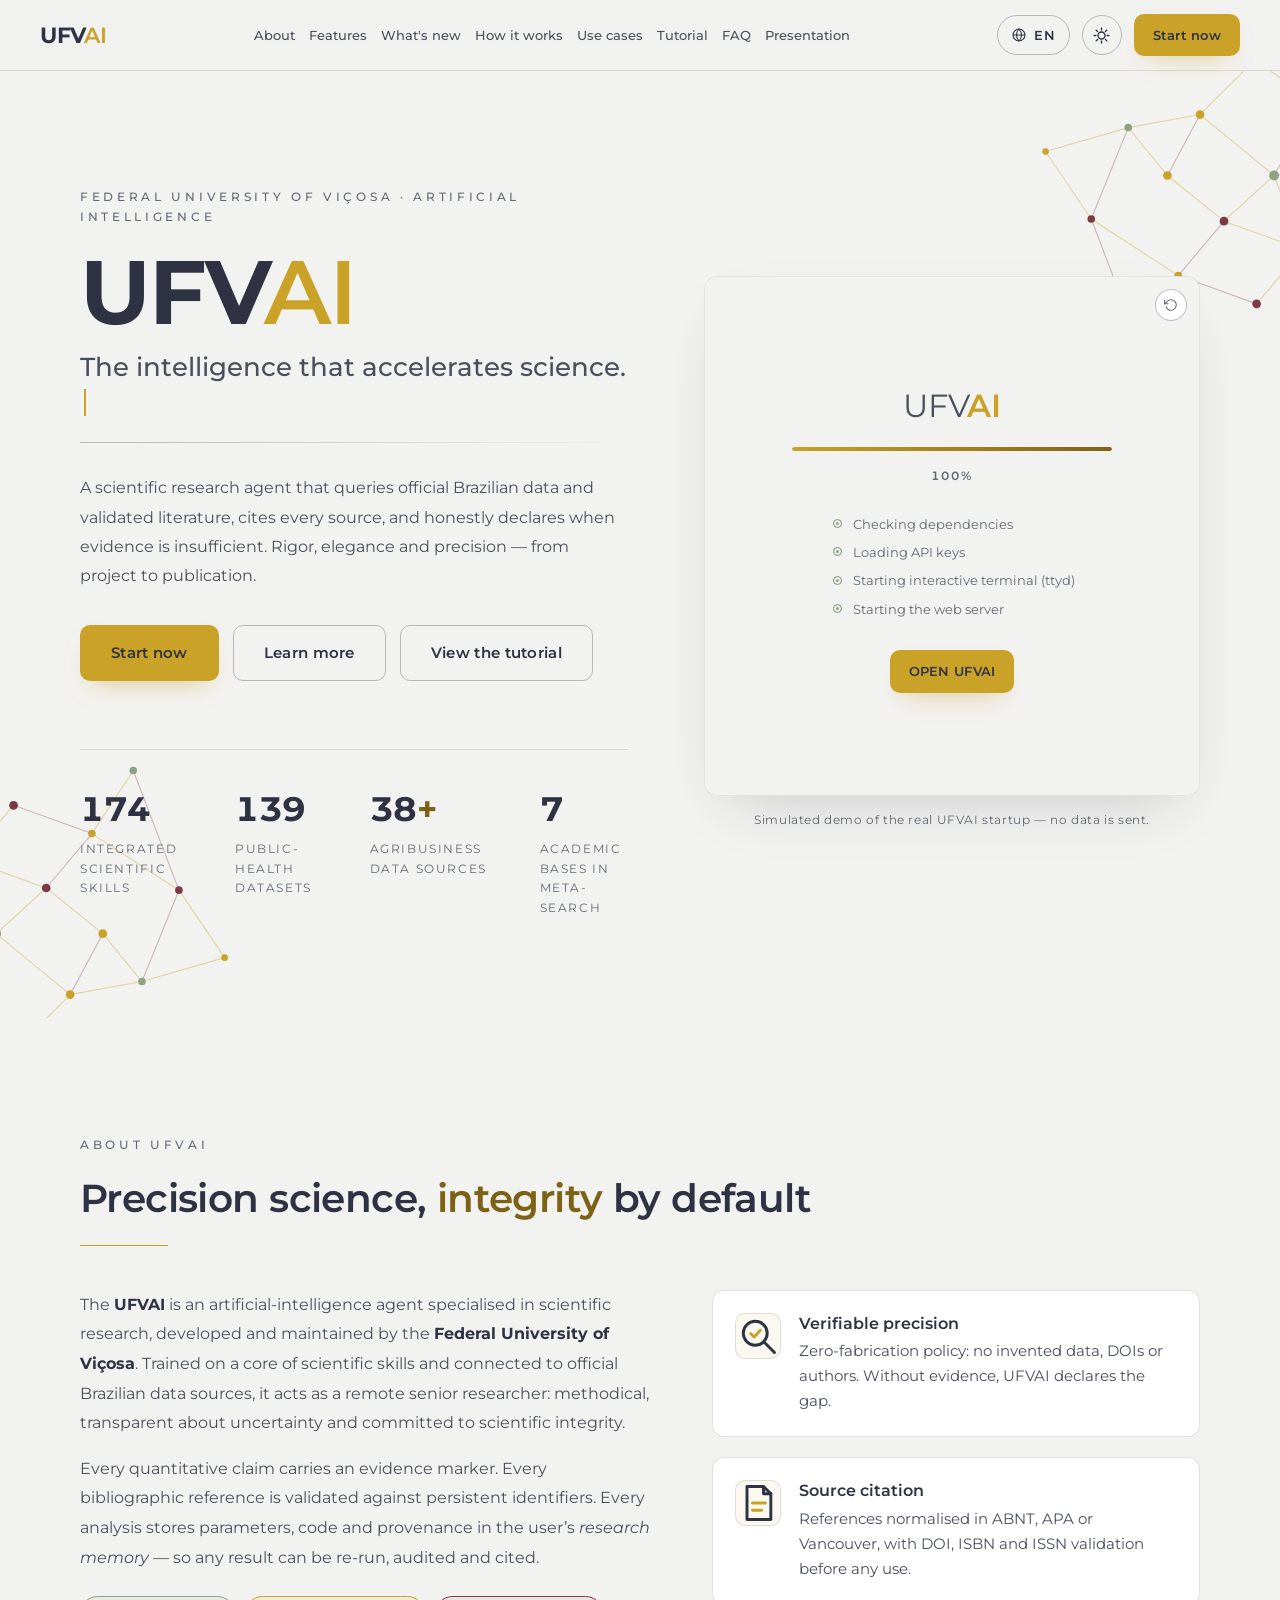
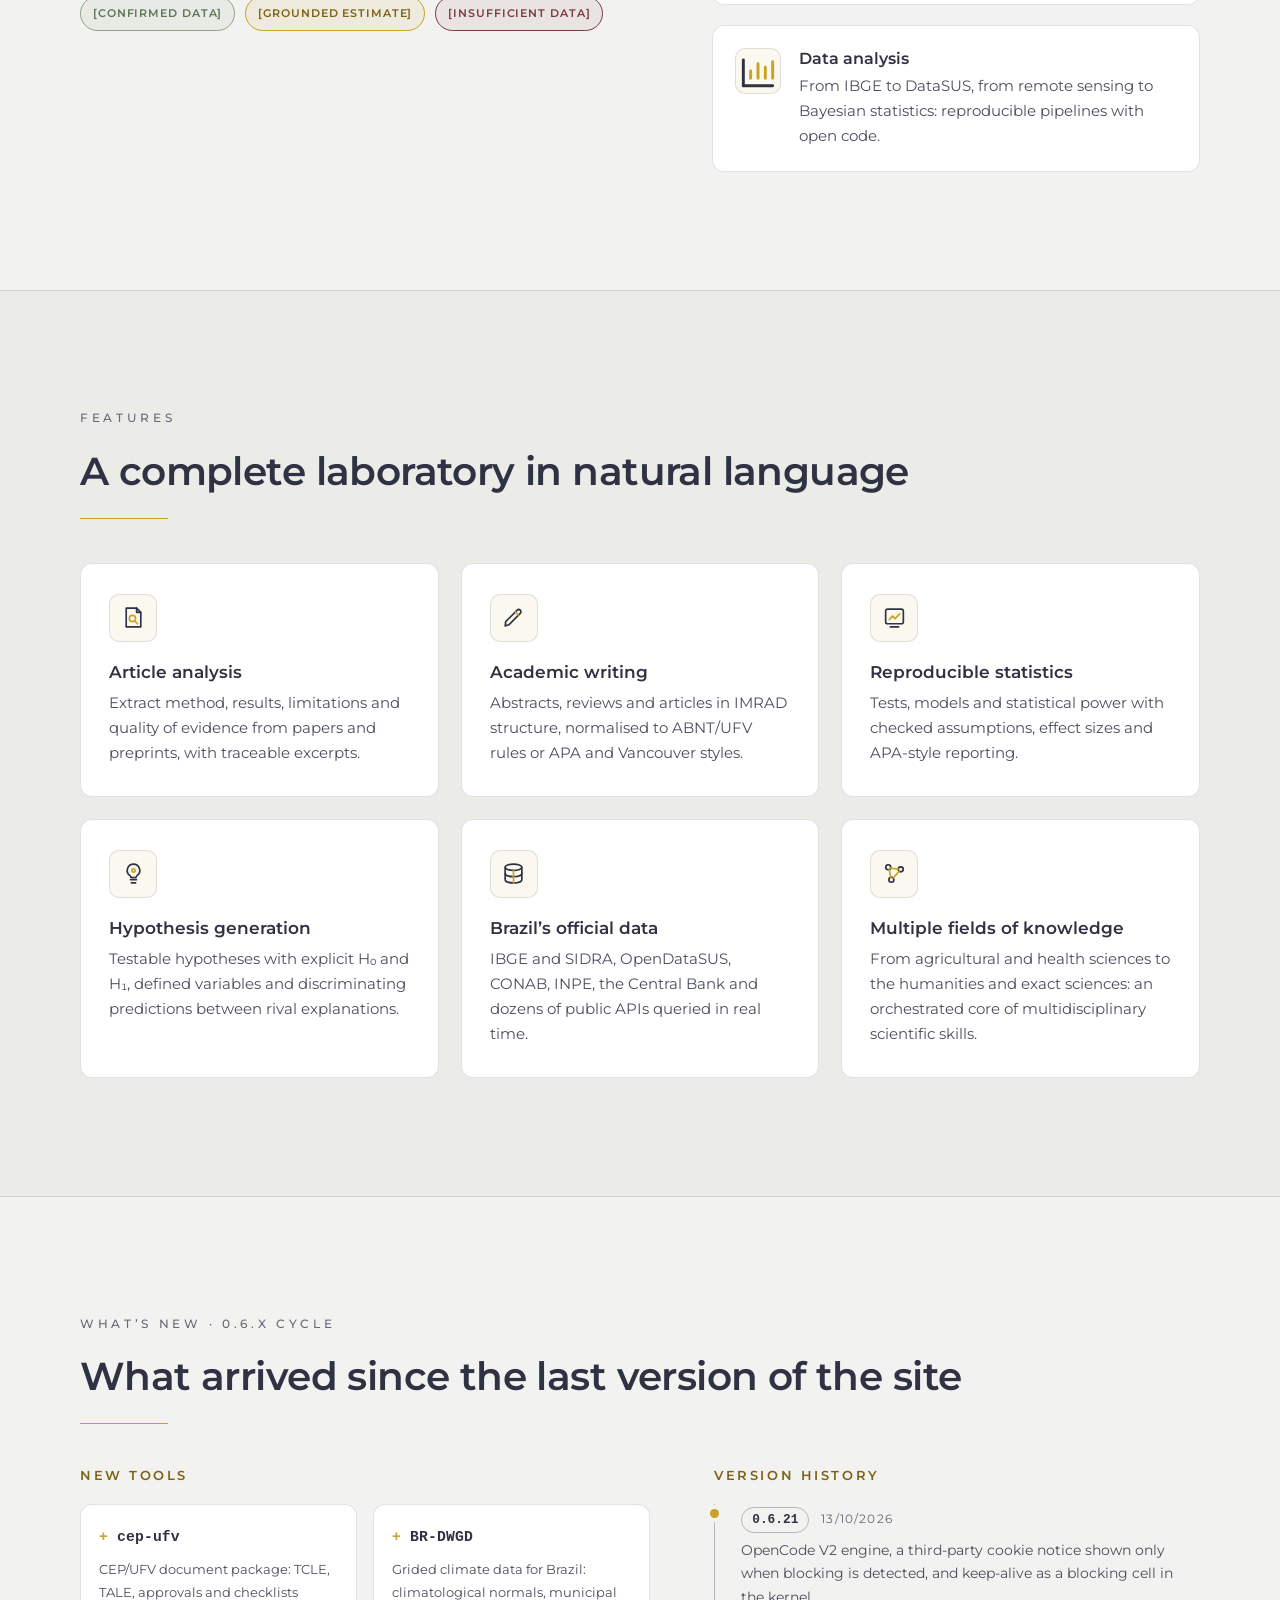
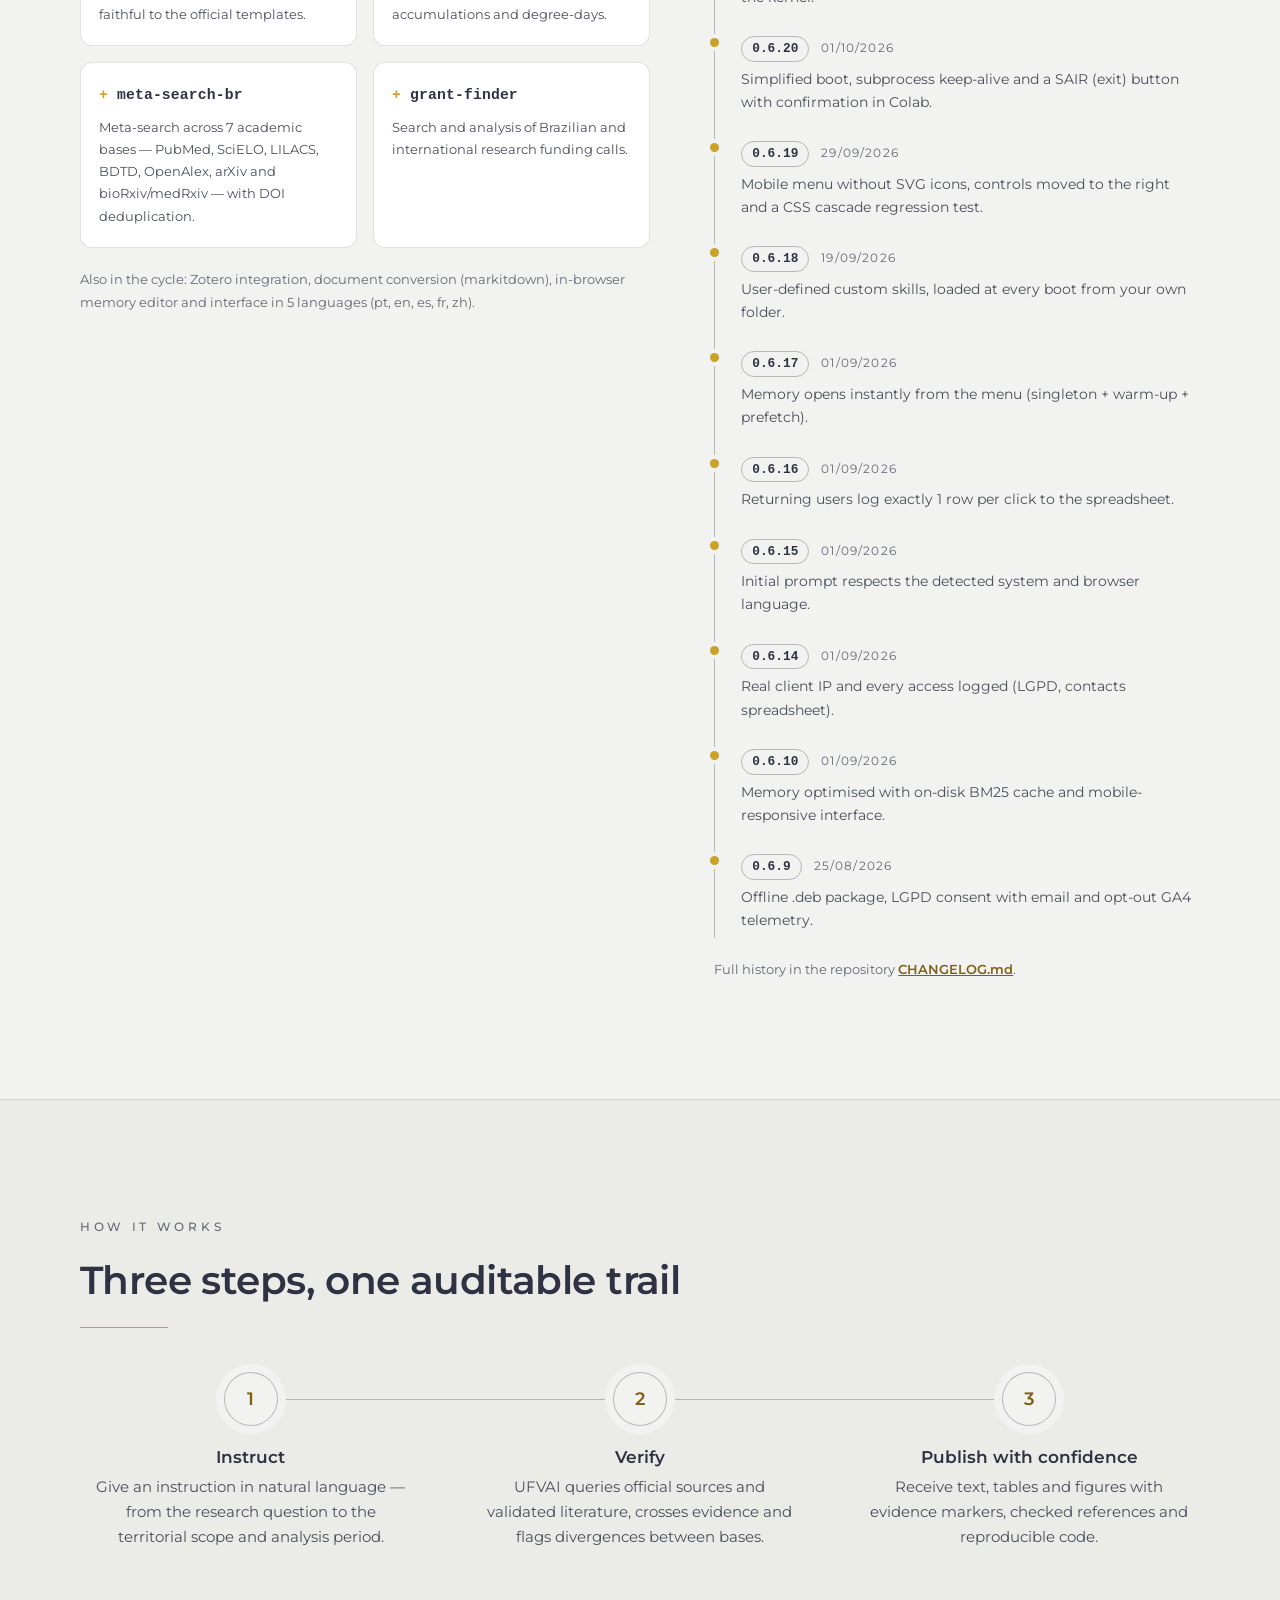
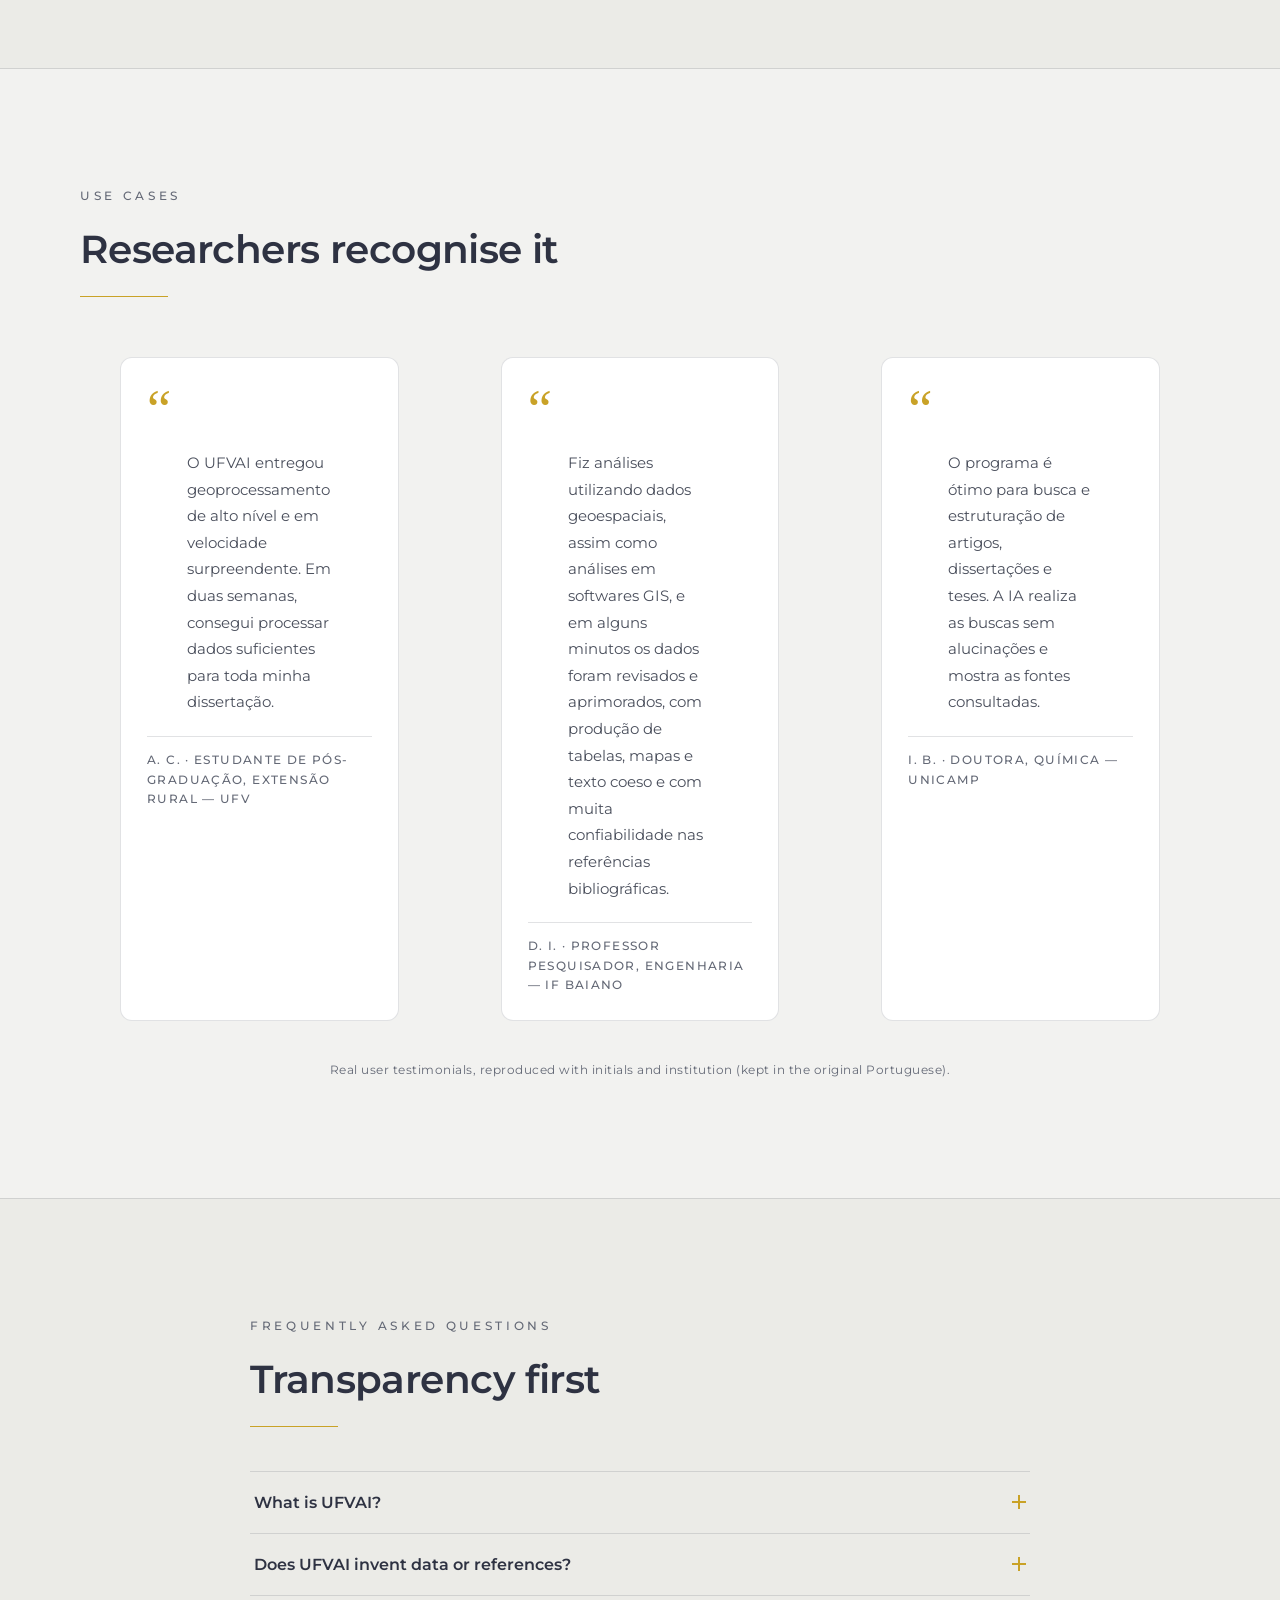
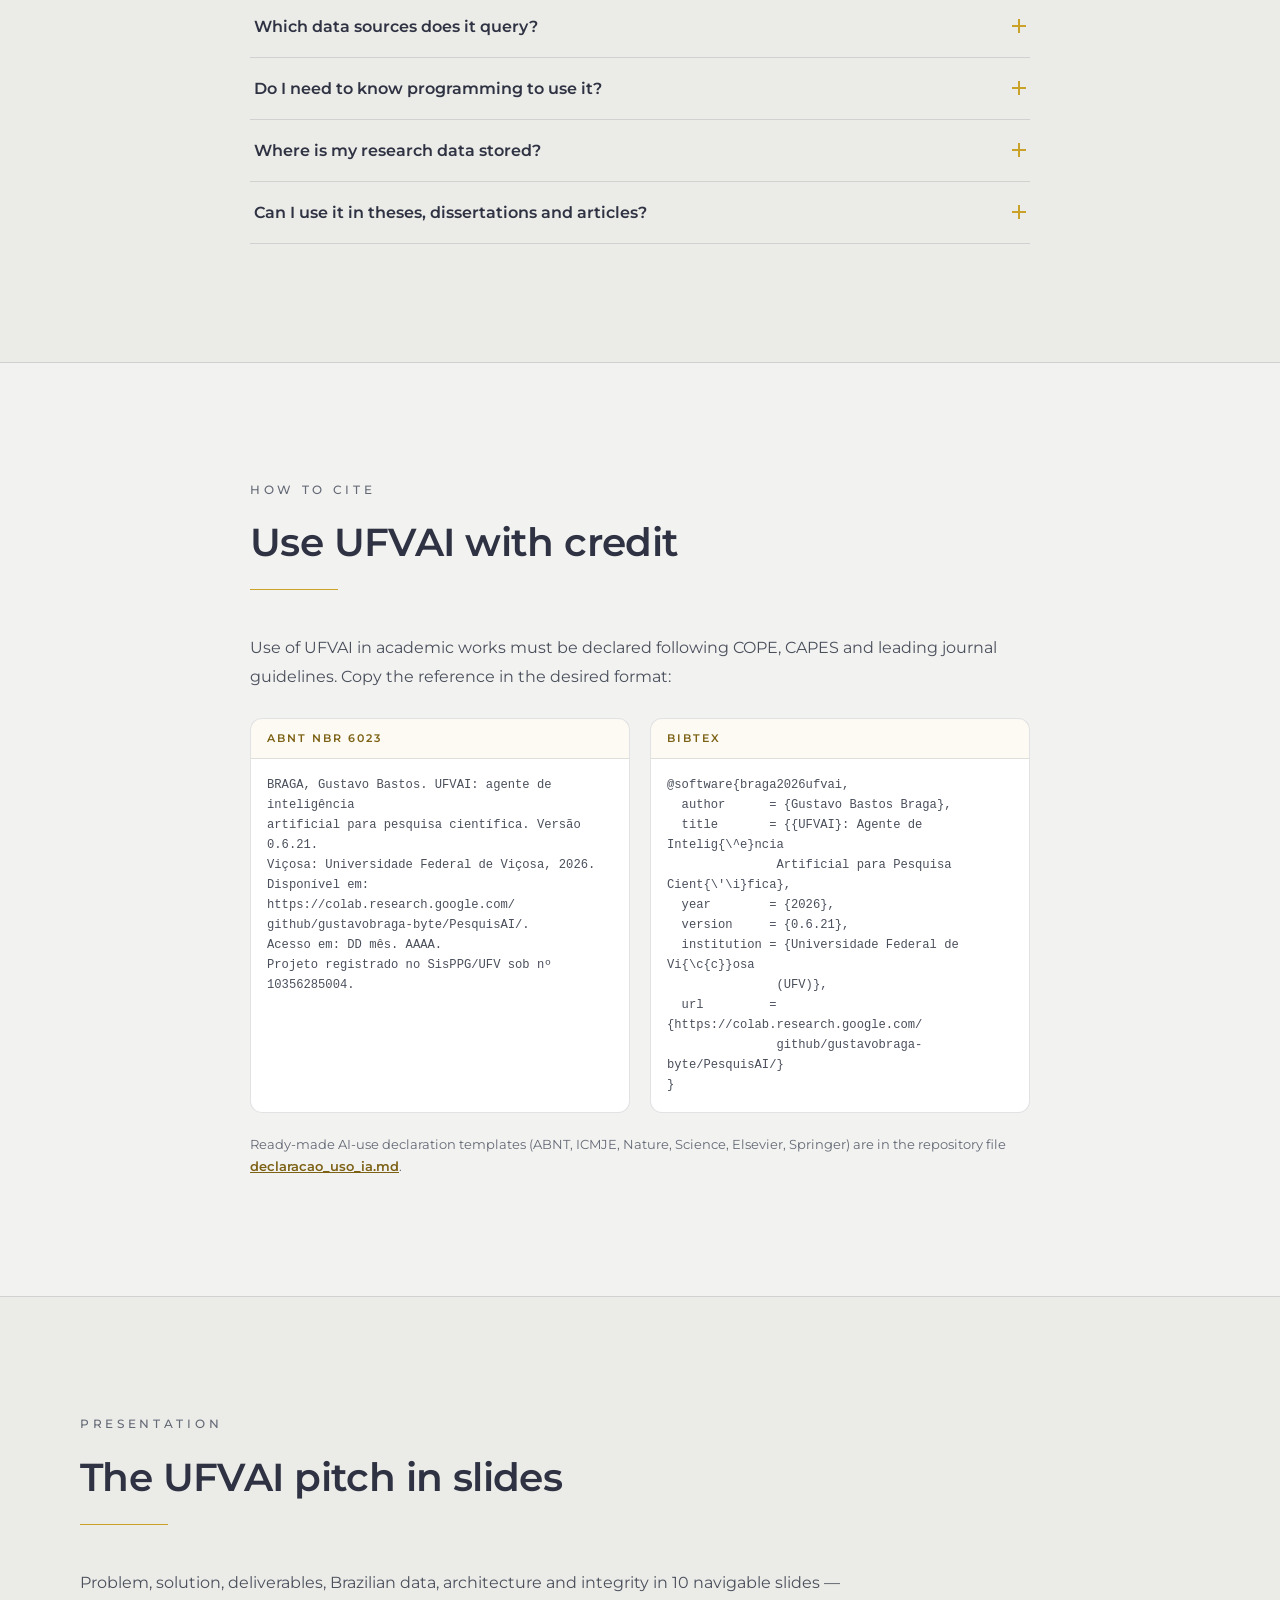
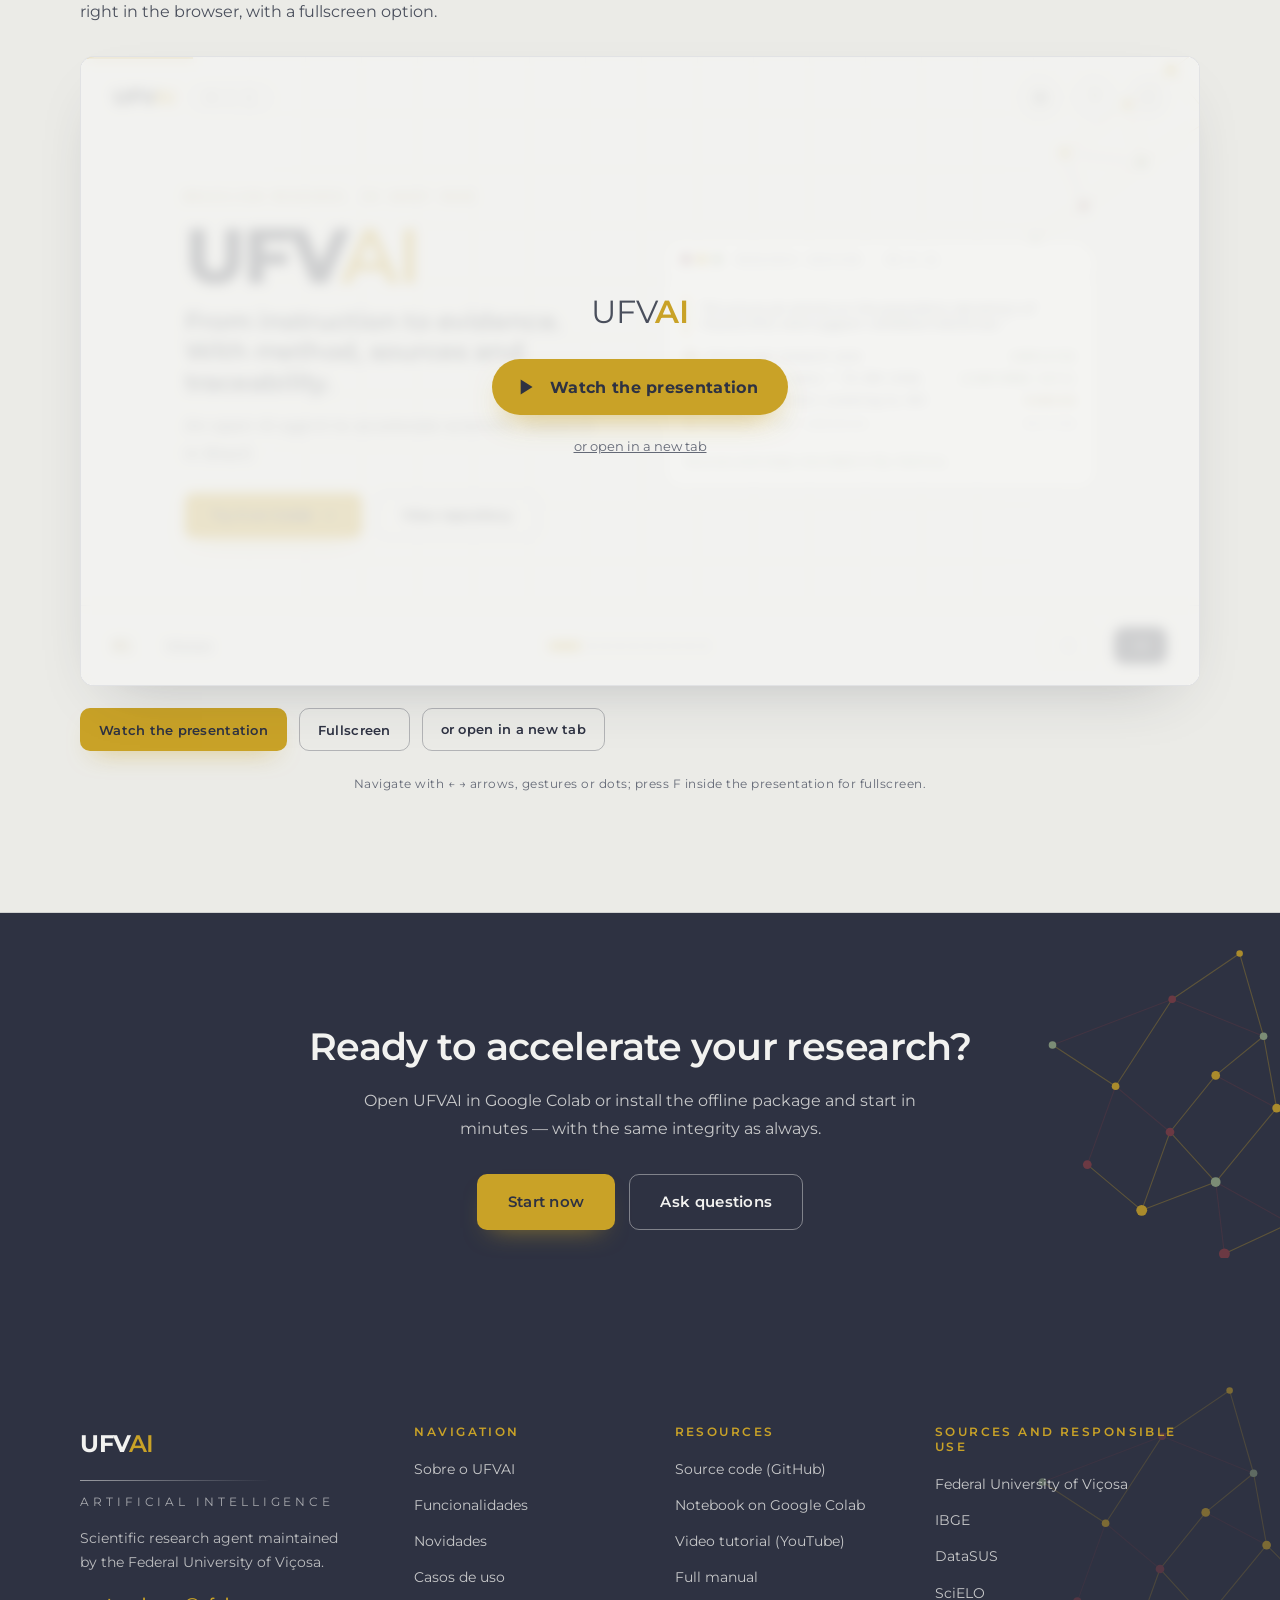
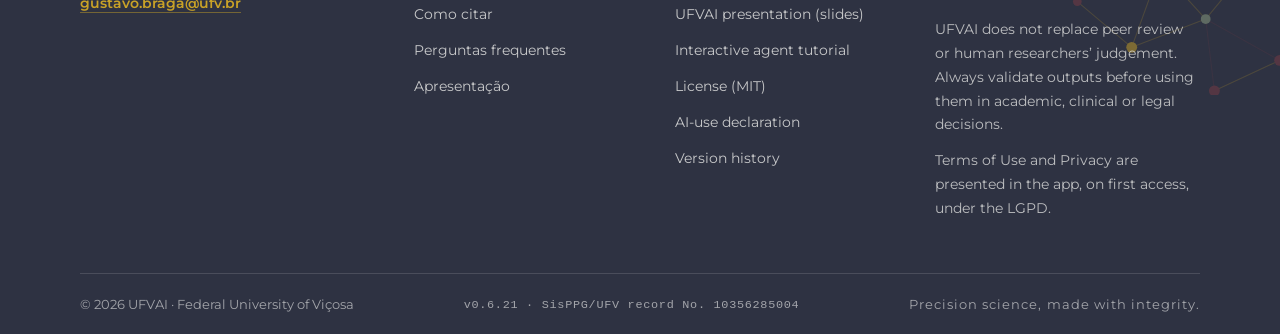
==== commit 016f097b: "Add files via upload" ====
--- a/index.html
+++ b/index.html
@@ -134,6 +134,7 @@
         <li><a href="#novidades" data-i18n="nav.nov">Novidades</a></li>
         <li><a href="#como-funciona" data-i18n="nav.como">Como funciona</a></li>
         <li><a href="#casos" data-i18n="nav.casos">Casos de uso</a></li>
+        <li><a href="tutorial.html" target="_blank" rel="noopener" data-i18n="nav.tut">Tutorial</a></li>
         <li><a href="#faq" data-i18n="nav.faq">FAQ</a></li>
         <li><a href="#apresentacao" data-i18n="nav.apres">Apresentação</a></li>
       </ul>
@@ -190,6 +191,7 @@
         <div class="hero__cta" id="comecar">
           <a class="btn btn--gold" href="https://colab.research.google.com/github/gustavobraga-byte/PesquisAI/blob/main/PesquisAI.ipynb" target="_blank" rel="noopener" data-i18n="cta.start">Começar agora</a>
           <a class="btn btn--ghost" href="#sobre" data-i18n="hero.more">Saiba mais</a>
+          <a class="btn btn--ghost" href="tutorial.html" target="_blank" rel="noopener" data-i18n="hero.tut">Ver o tutorial</a>
         </div>
 
         <dl class="stats" aria-label="Números do UFVAI">
@@ -734,6 +736,7 @@
         <li><a href="https://github.com/gustavobraga-byte/PesquisAI/blob/main/MANUAL.md" target="_blank" rel="noopener" data-i18n="foot.resManual">Manual completo</a></li>
         <!-- Deck UFVAI: cópia autocontida em ./apresentacao/ (publicável no GitHub Pages) -->
         <li><a href="apresentacao/index.html" target="_blank" rel="noopener" data-i18n="foot.resDeck">Apresentação UFVAI (slides)</a></li>
+        <li><a href="tutorial.html" target="_blank" rel="noopener" data-i18n="foot.resTut">Tutorial interativo do agente</a></li>
         <li><a href="https://github.com/gustavobraga-byte/PesquisAI/blob/main/LICENSE" target="_blank" rel="noopener" data-i18n="foot.resLicense">Licença (MIT)</a></li>
         <li><a href="https://github.com/gustavobraga-byte/PesquisAI/blob/main/declaracao_uso_ia.md" target="_blank" rel="noopener" data-i18n="foot.resAiDecl">Declaração de uso de IA</a></li>
         <li><a href="https://github.com/gustavobraga-byte/PesquisAI/blob/main/CHANGELOG.md" target="_blank" rel="noopener" data-i18n="foot.resChangelog">Histórico de versões</a></li>
--- a/styles.css
+++ b/styles.css
@@ -163,7 +163,7 @@
 .btn--ghost:hover { border-color: var(--gold); color: var(--gold-ink); transform: translateY(-2px); }
 .btn--ghost-inv { border-color: rgba(242, 242, 240, .42); color: #F2F2F0; }
 .btn--ghost-inv:hover { border-color: var(--gold); color: var(--gold); }
-.btn--sm { padding: 9px 18px; font-size: .84rem; }
+.btn--sm { padding: 9px 18px; font-size: .84rem; white-space: nowrap; }
 
 /* ── Header ─────────────────────────────────────────────────────────── */
 .topbar {
@@ -175,12 +175,15 @@
 }
 .topbar__inner {
   display: flex; align-items: center; justify-content: space-between;
-  gap: 28px; height: 70px;
-}
-.nav ul { display: flex; gap: 30px; }
+  gap: 22px; height: 70px;
+  /* header um pouco mais largo que o conteúdo (1120px): é o único jeito de
+     os 8 itens do menu caberem em UMA linha, em todos os idiomas */
+  width: min(1200px, 100% - 48px);
+}
+.nav ul { display: flex; flex-wrap: nowrap; gap: 14px; }
 .nav a {
-  text-decoration: none; font-size: .9rem; font-weight: 500; color: var(--body);
-  position: relative; padding: 6px 0;
+  text-decoration: none; font-size: .83rem; font-weight: 500; color: var(--body);
+  position: relative; padding: 6px 0; white-space: nowrap;
 }
 .nav a::after {
   content: ""; position: absolute; left: 0; right: 0; bottom: 0;
@@ -191,7 +194,7 @@
 .nav a:hover::after, .nav a:focus-visible::after { transform: scaleX(1); }
 .nav a:hover { color: var(--ink); }
 
-.topbar__actions { display: flex; align-items: center; gap: 14px; }
+.topbar__actions { display: flex; align-items: center; gap: 12px; }
 
 .theme-toggle {
   width: 40px; height: 40px; border-radius: 50%;
@@ -698,6 +701,26 @@
 .cards > .reveal:nth-child(4) { transition-delay: .1s; }
 .cards > .reveal:nth-child(5) { transition-delay: .2s; }
 .cards > .reveal:nth-child(6) { transition-delay: .3s; }
+
+/* ── Menu: 8 itens só cabem em UMA linha acima de 1240px ────────────── */
+/* Antes de 17/10/2026 o menu tinha 7 itens e cabia em 1120px. Com o 8º
+   ("Tutorial") o texto passou a quebrar em duas linhas e o header
+   transbordava. O pior caso é o espanhol (precisa de ~1171px). Aqui o
+   menu colapsa (hambúrguer) ANTES de quebrar, em todos os idiomas. */
+@media (max-width: 1240px) {
+  .nav {
+    position: absolute;
+    top: 70px; left: 0; right: 0;
+    background: var(--bg);
+    border-bottom: 1px solid var(--line);
+    display: none;
+  }
+  .nav.open { display: block; }
+  .nav ul { flex-direction: column; gap: 0; padding: 10px 24px 18px; }
+  .nav a { display: block; padding: 13px 0; font-size: 1rem; border-bottom: 1px solid var(--line); }
+  .nav li:last-child a { border-bottom: 0; }
+  .nav-toggle { display: inline-flex; }
+}
 
 /* ── Responsivo ─────────────────────────────────────────────────────── */
 @media (max-width: 980px) {
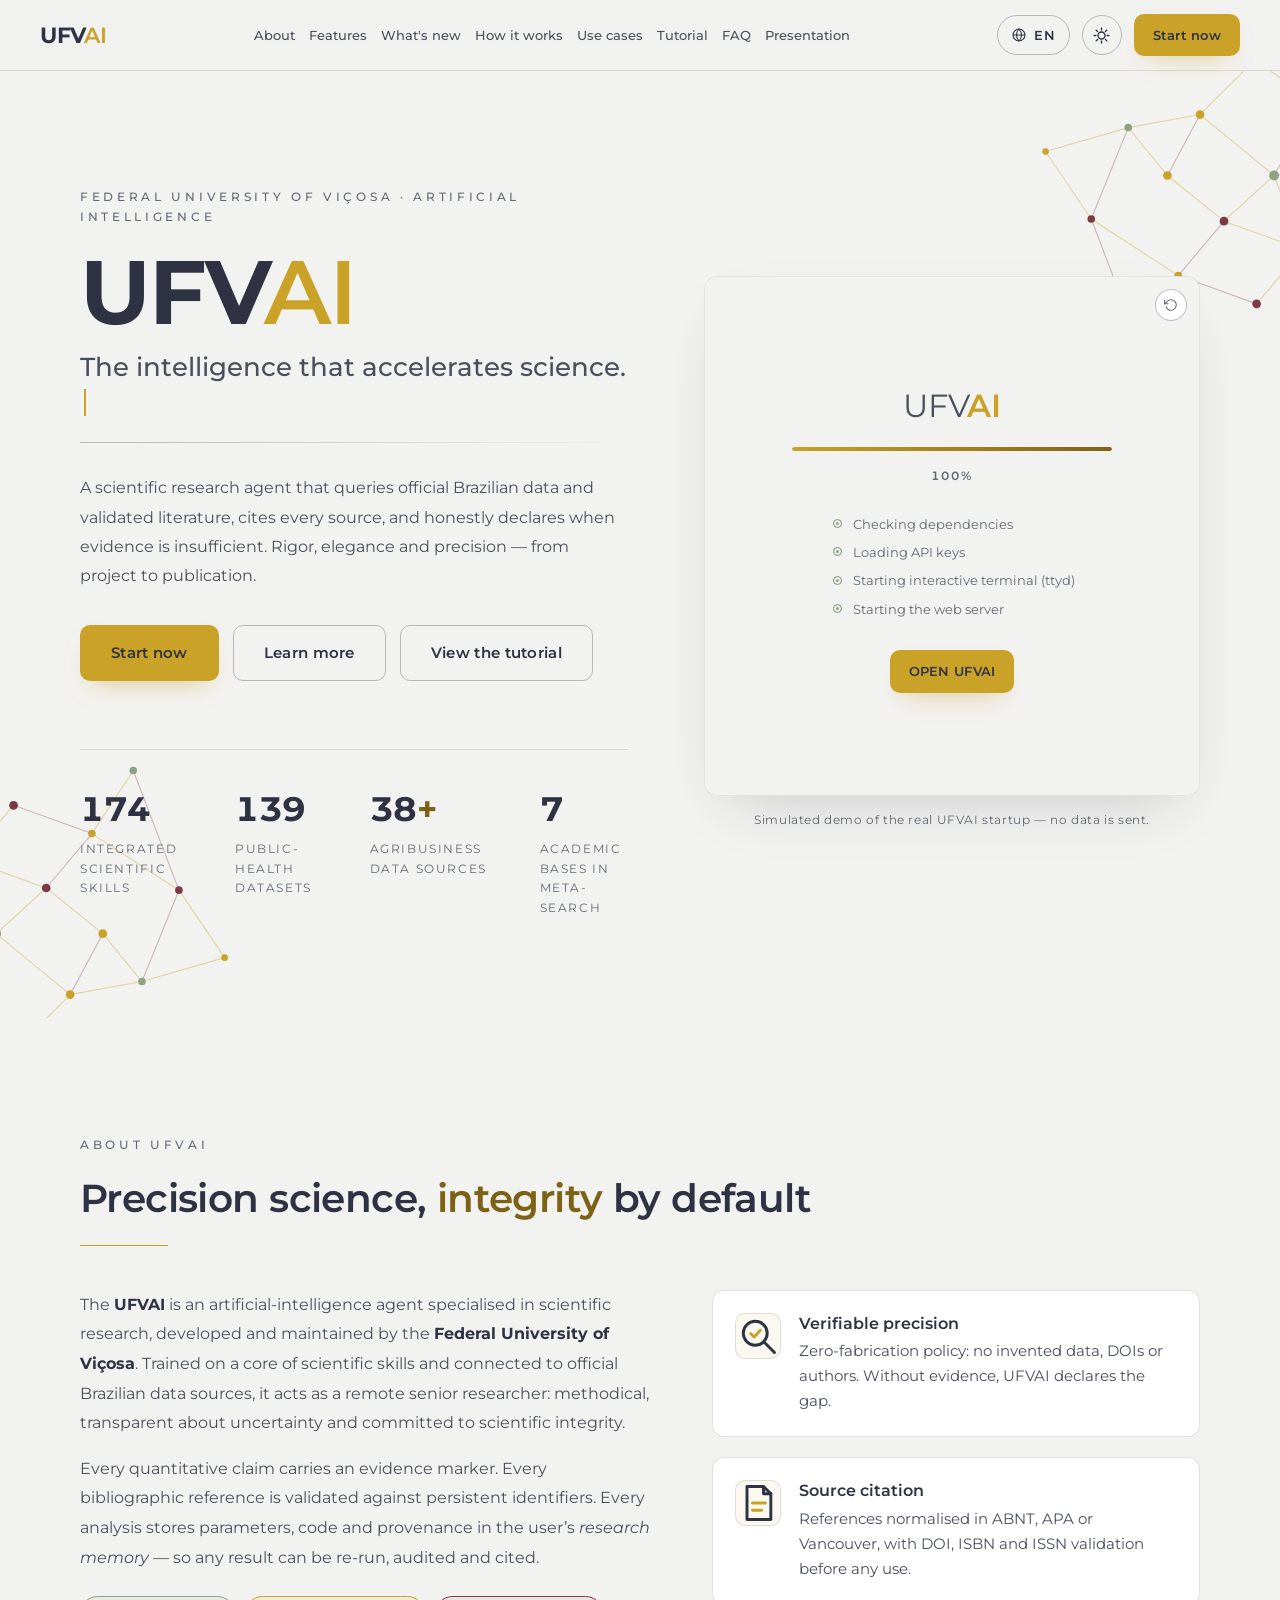
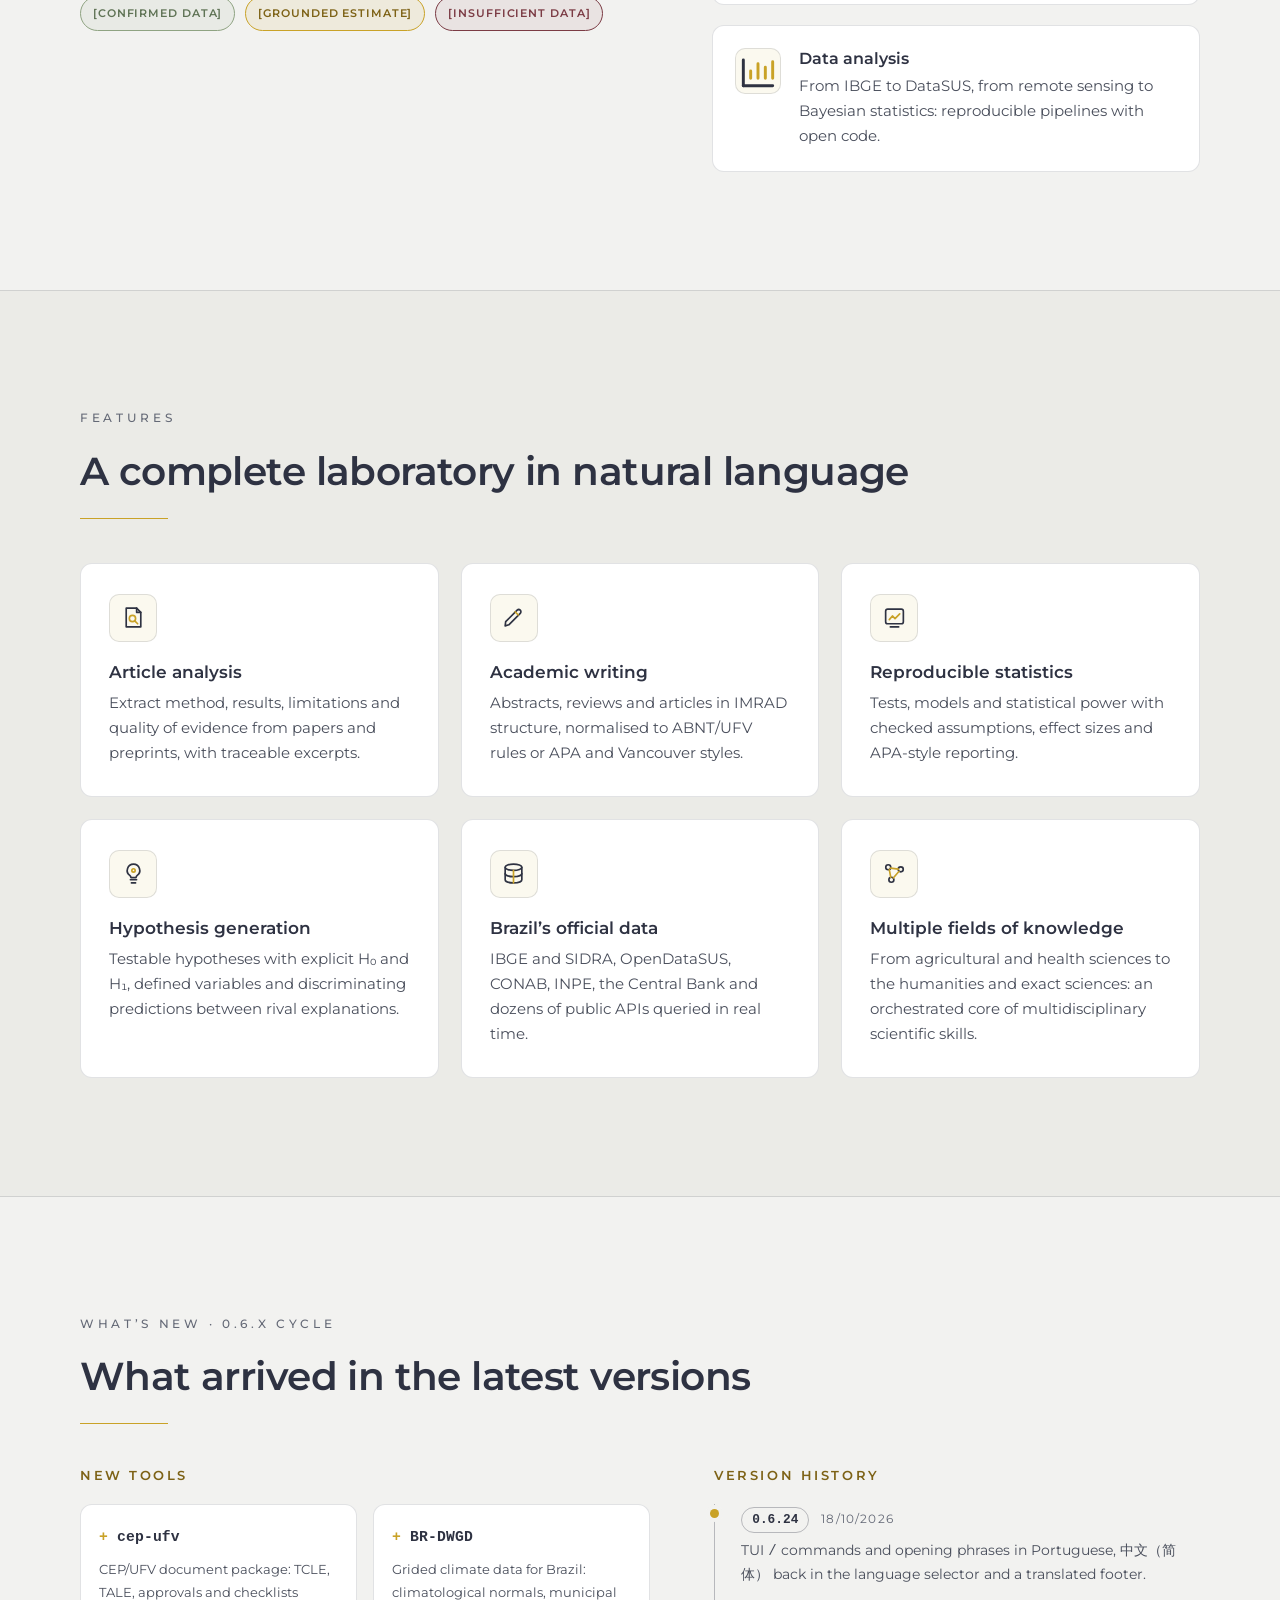
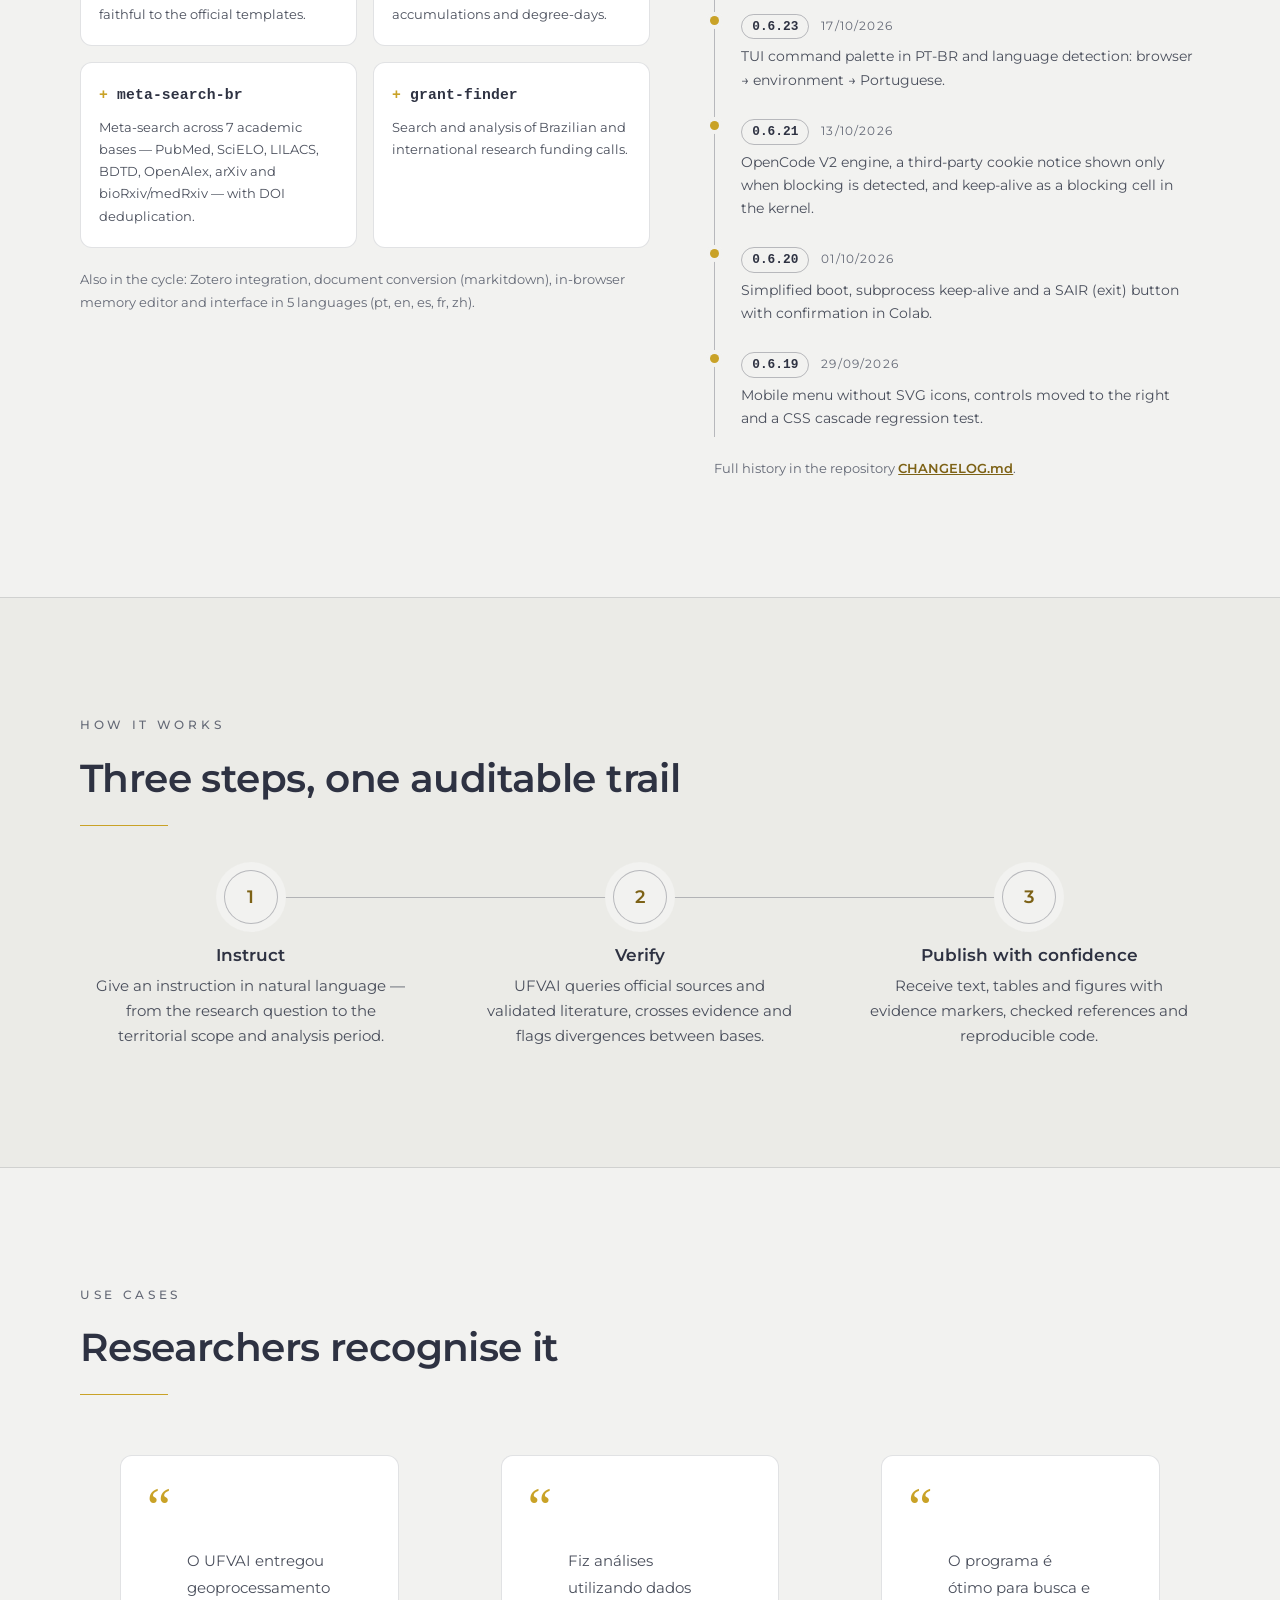
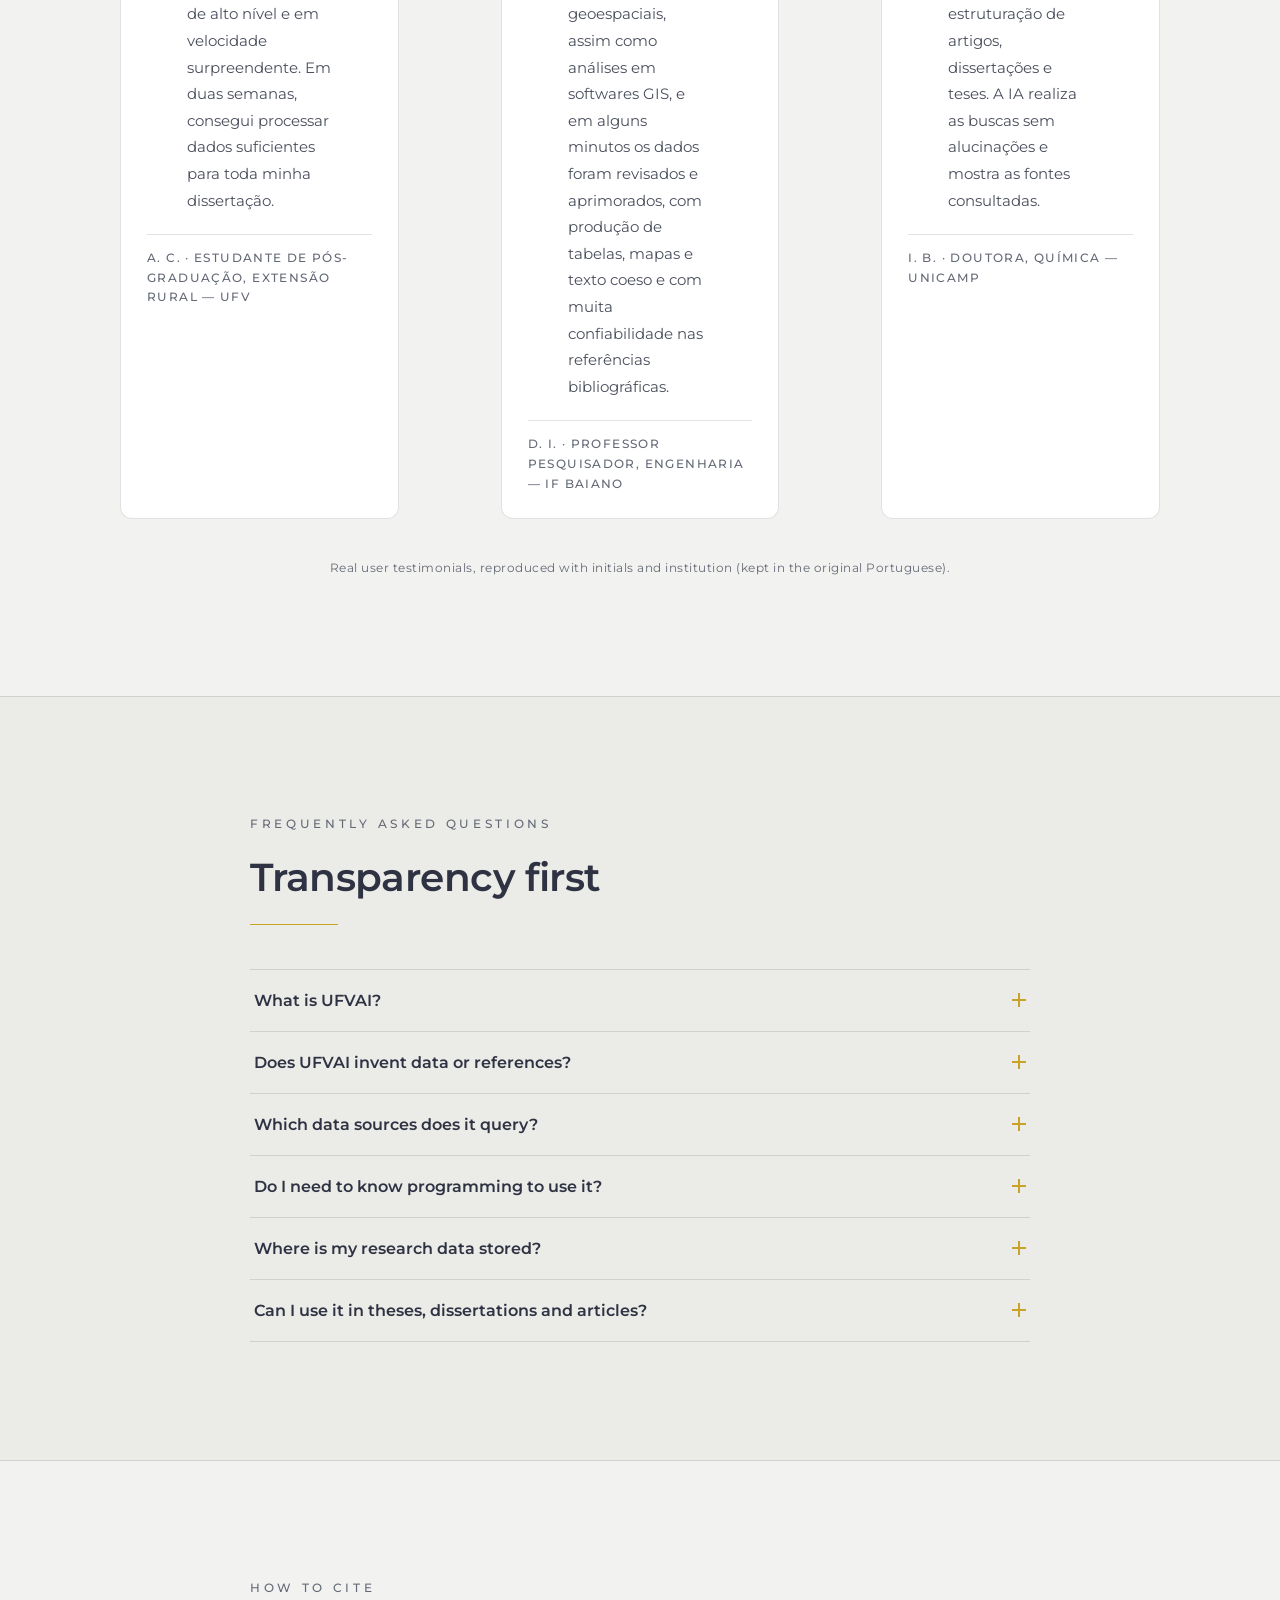
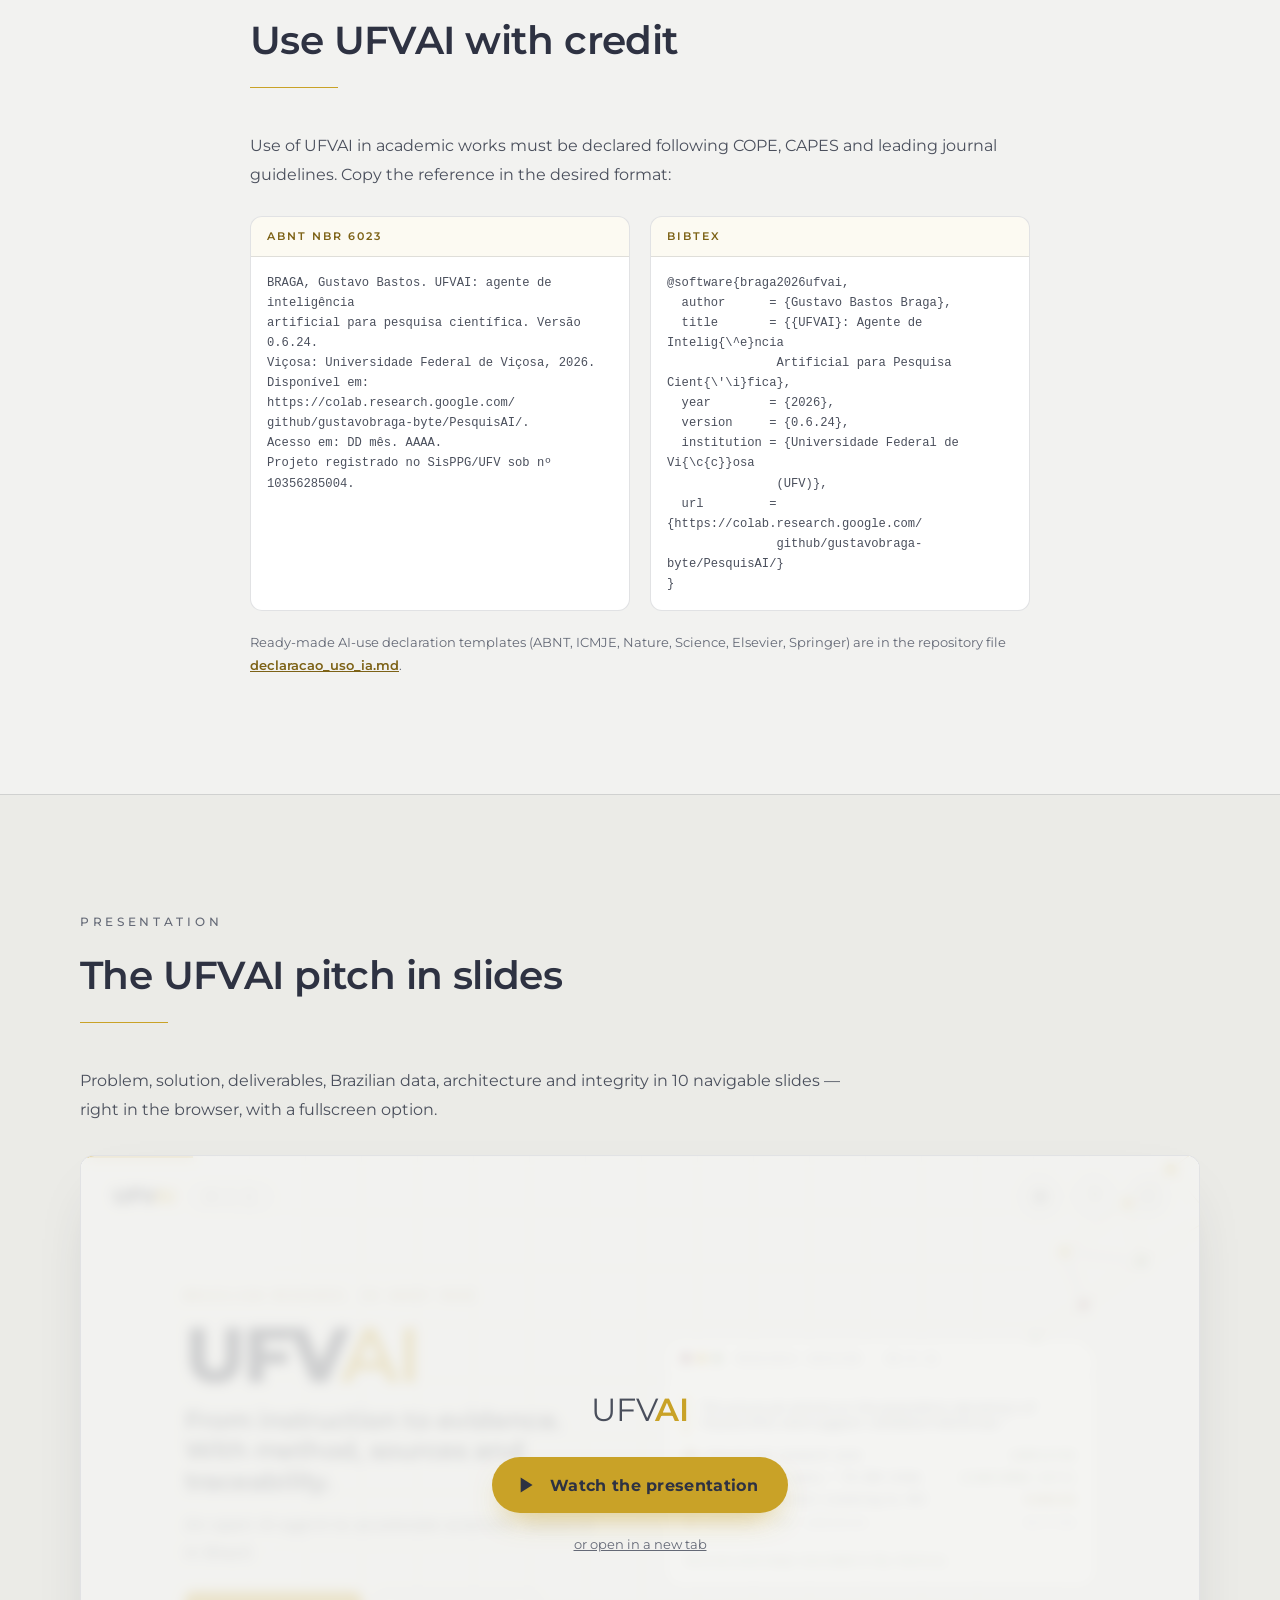
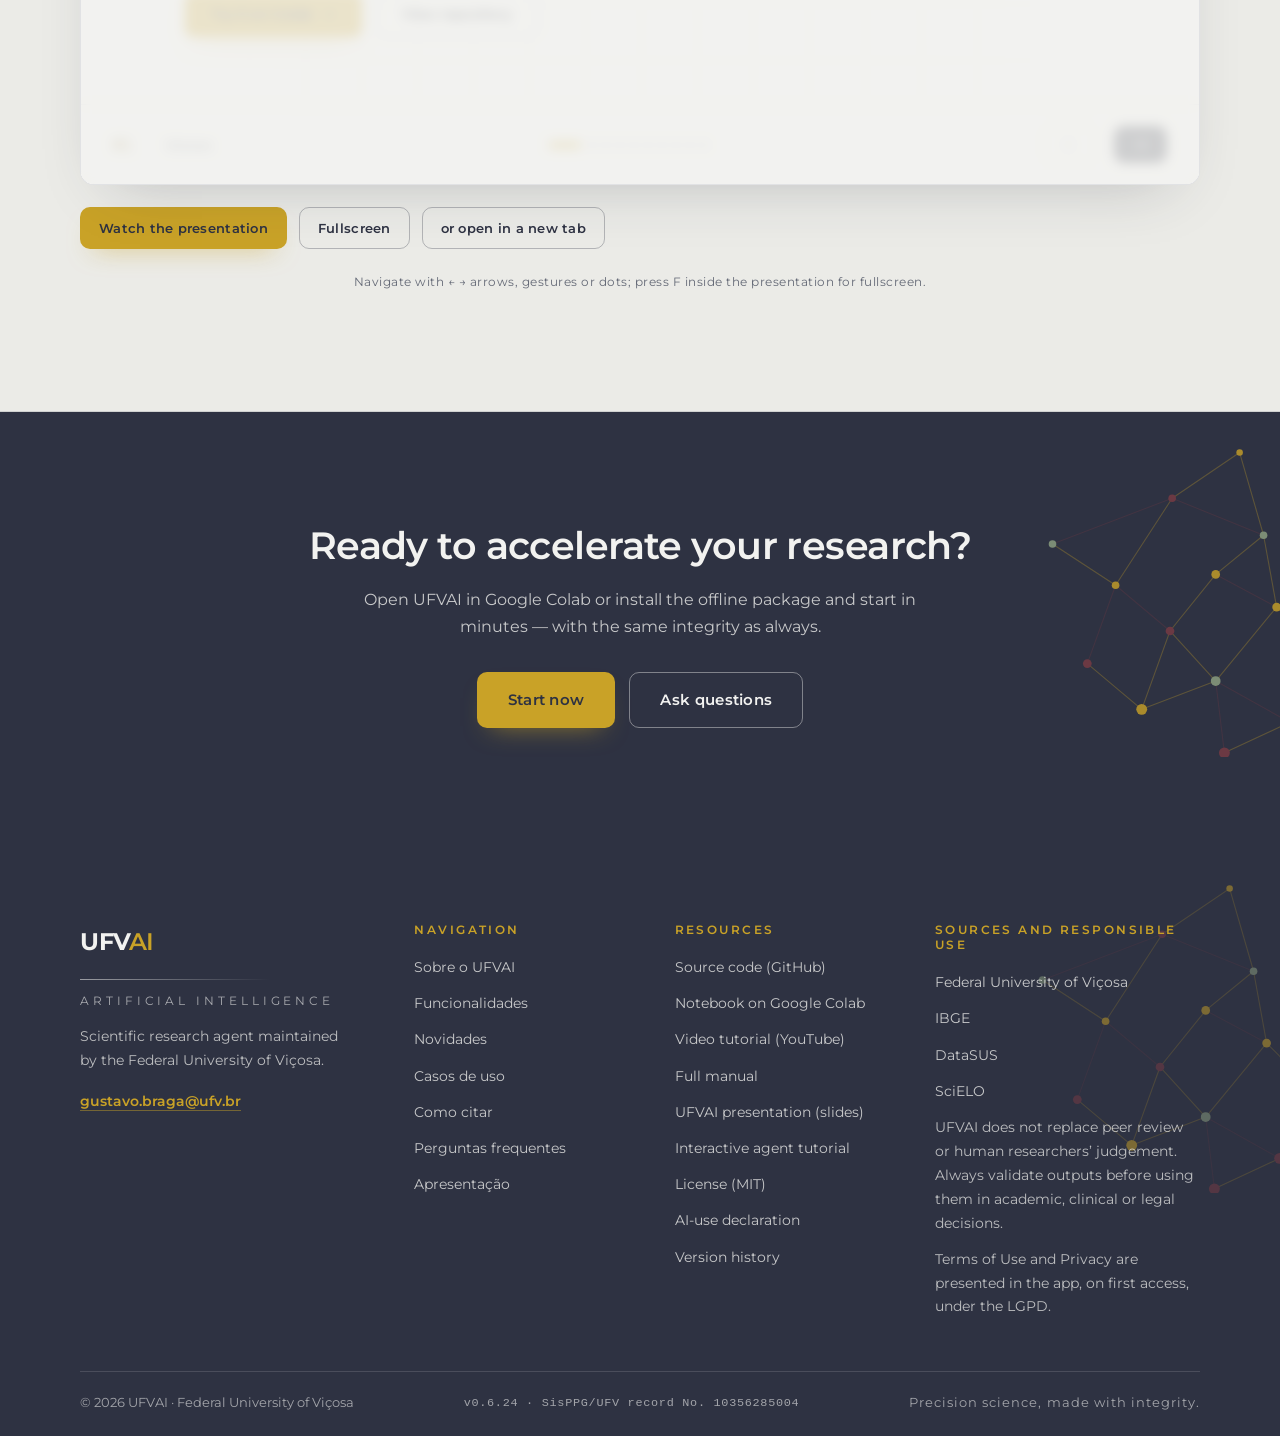
==== commit bb0a2eef: "Add files via upload" ====
--- a/index.html
+++ b/index.html
@@ -225,7 +225,7 @@
           <p class="sr-only" data-i18n="hero.demoSr">
             Sequência ilustrativa da abertura real do UFVAI: tela de carregamento com etapas,
             janela de Termos de Uso com nome e e-mail e aceite conforme a LGPD, e tela principal
-            com o agente ativo, a versão 0.6.21 e uma conversa de exemplo com marcadores de evidência.
+            com o agente ativo, a versão 0.6.24 e uma conversa de exemplo com marcadores de evidência.
           </p>
 
           <!-- Estágio 1 · tela de carregamento -->
@@ -256,11 +256,11 @@
             <span class="btn btn--gold btn--sm terms__btn" id="terms-btn" aria-hidden="true" data-i18n="demo.activate">ATIVAR O UFVAI</span>
           </section>
 
-          <!-- Estágio 3 · tela principal (wrapper real, v0.6.21) -->
+          <!-- Estágio 3 · tela principal (wrapper real, v0.6.24) -->
           <section class="screen__panel panel--app" id="panel-app" aria-hidden="true">
             <div class="chat__bar">
               <span class="wordmark wordmark--xs" aria-hidden="true">UFV<em>AI</em></span>
-              <span class="chip-v">v0.6.21</span>
+              <span class="chip-v">v0.6.24</span>
               <span class="status"><span class="status-dot" aria-hidden="true"></span><span data-i18n="demo.active">agente ativo</span></span>
               <span class="tb-chips" aria-hidden="true">
                 <span class="tb-chip" data-i18n="demo.chipMem">memória</span>
@@ -391,7 +391,7 @@
   <section class="section" id="novidades" aria-labelledby="nov-titulo">
     <div class="container">
       <p class="eyebrow reveal" data-i18n="nov.eyebrow">Novidades · ciclo 0.6.x</p>
-      <h2 class="section__title reveal" id="nov-titulo" data-i18n="nov.title">O que chegou desde a última versão do site</h2>
+      <h2 class="section__title reveal" id="nov-titulo" data-i18n="nov.title">O que chegou nas últimas versões</h2>
       <div class="rule rule--short reveal" role="presentation"></div>
       <div class="novidades__grid">
         <div>
@@ -420,6 +420,16 @@
           <h3 class="novidades__sub reveal" data-i18n="nov.sub2">Histórico de versões</h3>
           <ol class="timeline reveal">
             <li>
+              <span class="timeline__ver">0.6.24</span>
+              <span class="timeline__date">18/10/2026</span>
+              <p data-i18n="nov.v624">Comandos <code>/</code> e frases de abertura da TUI em português, 中文（简体） de volta ao seletor e rodapé traduzido.</p>
+            </li>
+            <li>
+              <span class="timeline__ver">0.6.23</span>
+              <span class="timeline__date">17/10/2026</span>
+              <p data-i18n="nov.v623">Paleta de comandos da TUI em PT-BR e detecção de idioma: navegador → ambiente → português.</p>
+            </li>
+            <li>
               <span class="timeline__ver">0.6.21</span>
               <span class="timeline__date">13/10/2026</span>
               <p data-i18n="nov.v621">Motor OpenCode V2, aviso de cookies de terceiros só quando o bloqueio é detectado e keep-alive como célula bloqueante no kernel.</p>
@@ -433,41 +443,6 @@
               <span class="timeline__ver">0.6.19</span>
               <span class="timeline__date">29/09/2026</span>
               <p data-i18n="nov.v619">Menu mobile sem SVG, ícones à direita e teste de regressão da cascata CSS.</p>
-            </li>
-            <li>
-              <span class="timeline__ver">0.6.18</span>
-              <span class="timeline__date">19/09/2026</span>
-              <p data-i18n="nov.v618">Skills personalizadas do usuário, carregadas a cada boot a partir da sua pasta.</p>
-            </li>
-            <li>
-              <span class="timeline__ver">0.6.17</span>
-              <span class="timeline__date">01/09/2026</span>
-              <p data-i18n="nov.v1">Memória abre instantânea pelo menu (singleton + warm-up + prefetch).</p>
-            </li>
-            <li>
-              <span class="timeline__ver">0.6.16</span>
-              <span class="timeline__date">01/09/2026</span>
-              <p data-i18n="nov.v2">Retorno de usuário registra exatamente 1 linha por clique na planilha.</p>
-            </li>
-            <li>
-              <span class="timeline__ver">0.6.15</span>
-              <span class="timeline__date">01/09/2026</span>
-              <p data-i18n="nov.v3">Prompt inicial respeita o idioma detectado do sistema e do navegador.</p>
-            </li>
-            <li>
-              <span class="timeline__ver">0.6.14</span>
-              <span class="timeline__date">01/09/2026</span>
-              <p data-i18n="nov.v4">IP real do cliente e todo acesso registrado (LGPD, planilha de contatos).</p>
-            </li>
-            <li>
-              <span class="timeline__ver">0.6.10</span>
-              <span class="timeline__date">01/09/2026</span>
-              <p data-i18n="nov.v5">Memória otimizada com cache BM25 em disco e interface responsiva no mobile.</p>
-            </li>
-            <li>
-              <span class="timeline__ver">0.6.9</span>
-              <span class="timeline__date">25/08/2026</span>
-              <p data-i18n="nov.v6">Pacote .deb offline, consentimento LGPD com e-mail e telemetria GA4 opt-out.</p>
             </li>
           </ol>
           <p class="novidades__note reveal" data-i18n="nov.note2">
@@ -627,7 +602,7 @@
         <figure class="cite reveal">
           <figcaption data-i18n="citar.capAbnt">ABNT NBR 6023</figcaption>
           <pre><code>BRAGA, Gustavo Bastos. UFVAI: agente de inteligência
-artificial para pesquisa científica. Versão 0.6.21.
+artificial para pesquisa científica. Versão 0.6.24.
 Viçosa: Universidade Federal de Viçosa, 2026.
 Disponível em: https://colab.research.google.com/
 github/gustavobraga-byte/PesquisAI/.
@@ -641,7 +616,7 @@
   title       = {{UFVAI}: Agente de Intelig{\^e}ncia
                Artificial para Pesquisa Cient{\'\i}fica},
   year        = {2026},
-  version     = {0.6.21},
+  version     = {0.6.24},
   institution = {Universidade Federal de Vi{\c{c}}osa
                (UFV)},
   url         = {https://colab.research.google.com/
@@ -756,7 +731,7 @@
   </div>
   <div class="container footer__bottom">
     <p data-i18n="foot.rights">© <span id="ano">2026</span> UFVAI · Universidade Federal de Viçosa</p>
-    <p class="footer__ver" data-i18n="foot.ver">v0.6.21 · Registro SisPPG/UFV nº 10356285004</p>
+    <p class="footer__ver" data-i18n="foot.ver">v0.6.24 · Registro SisPPG/UFV nº 10356285004</p>
     <p class="footer__motto" data-i18n="foot.motto">Ciência de precisão, feita com integridade.</p>
   </div>
 </footer>
